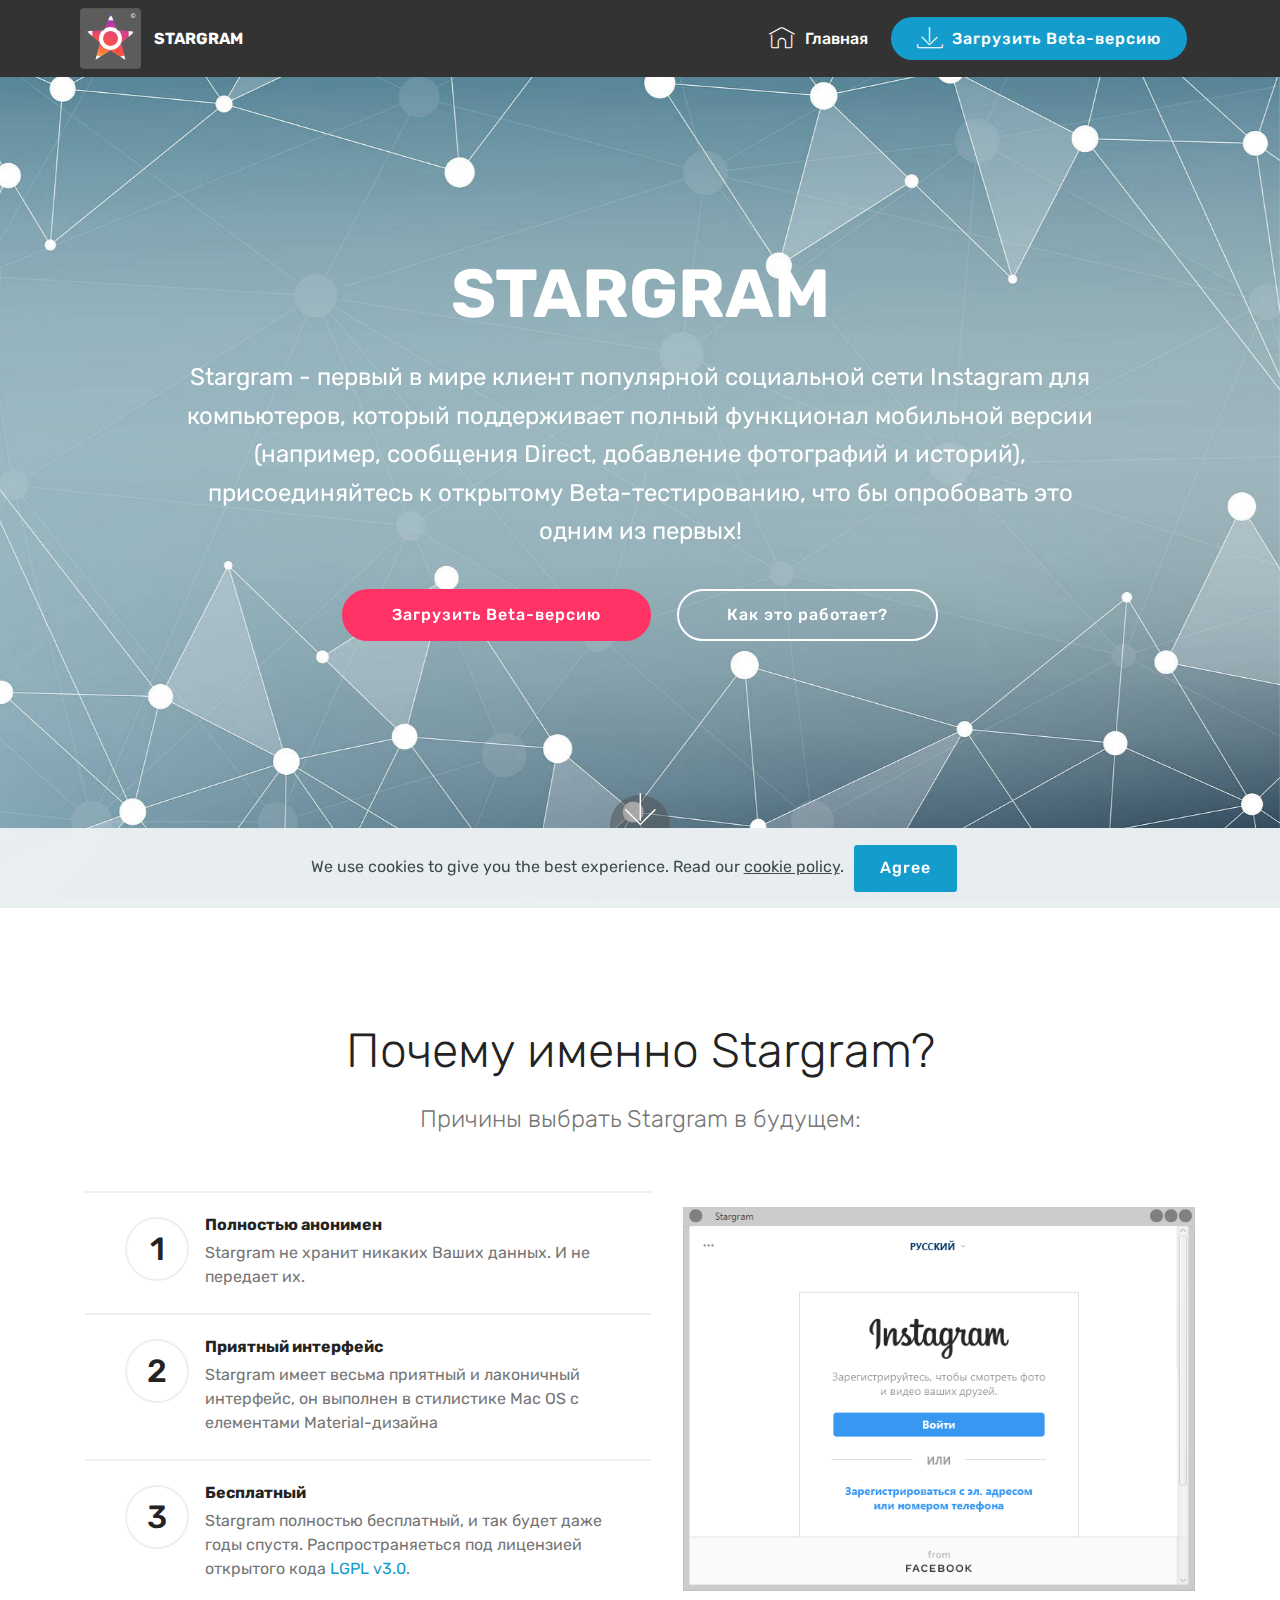
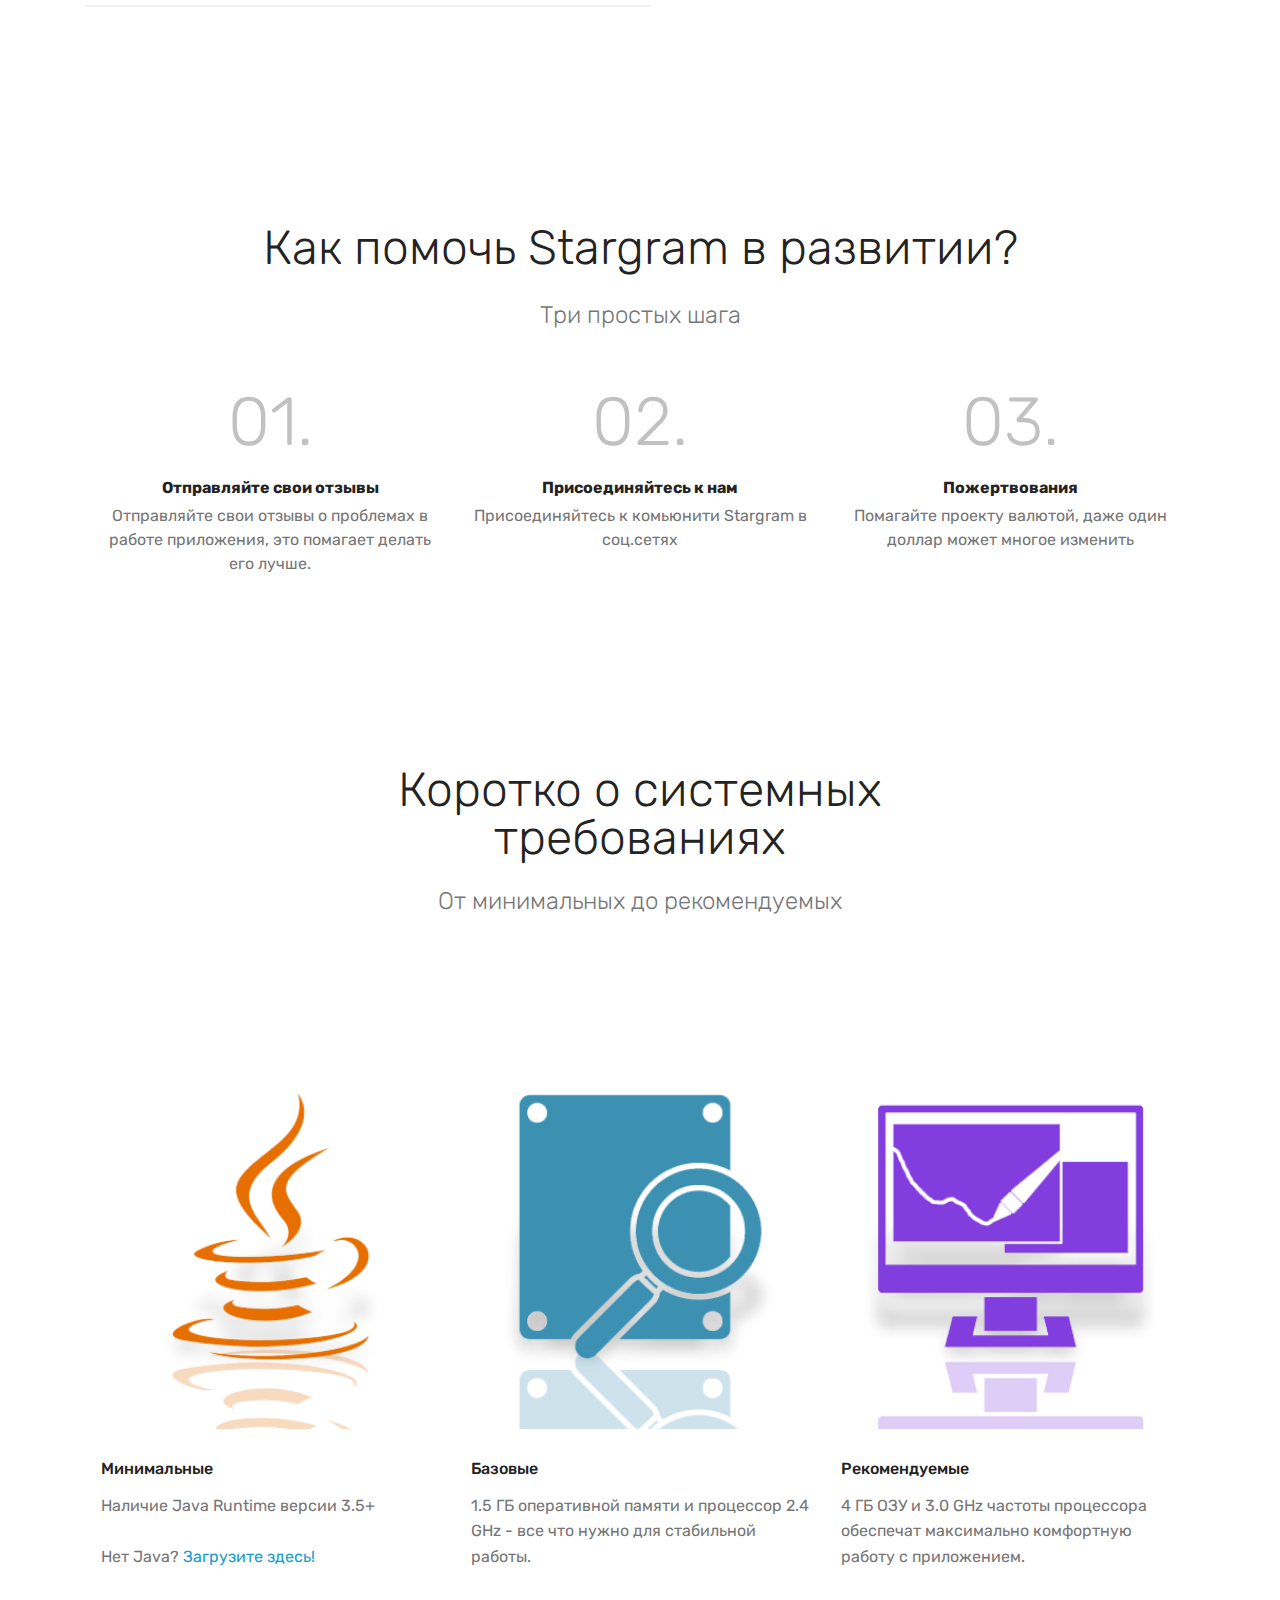
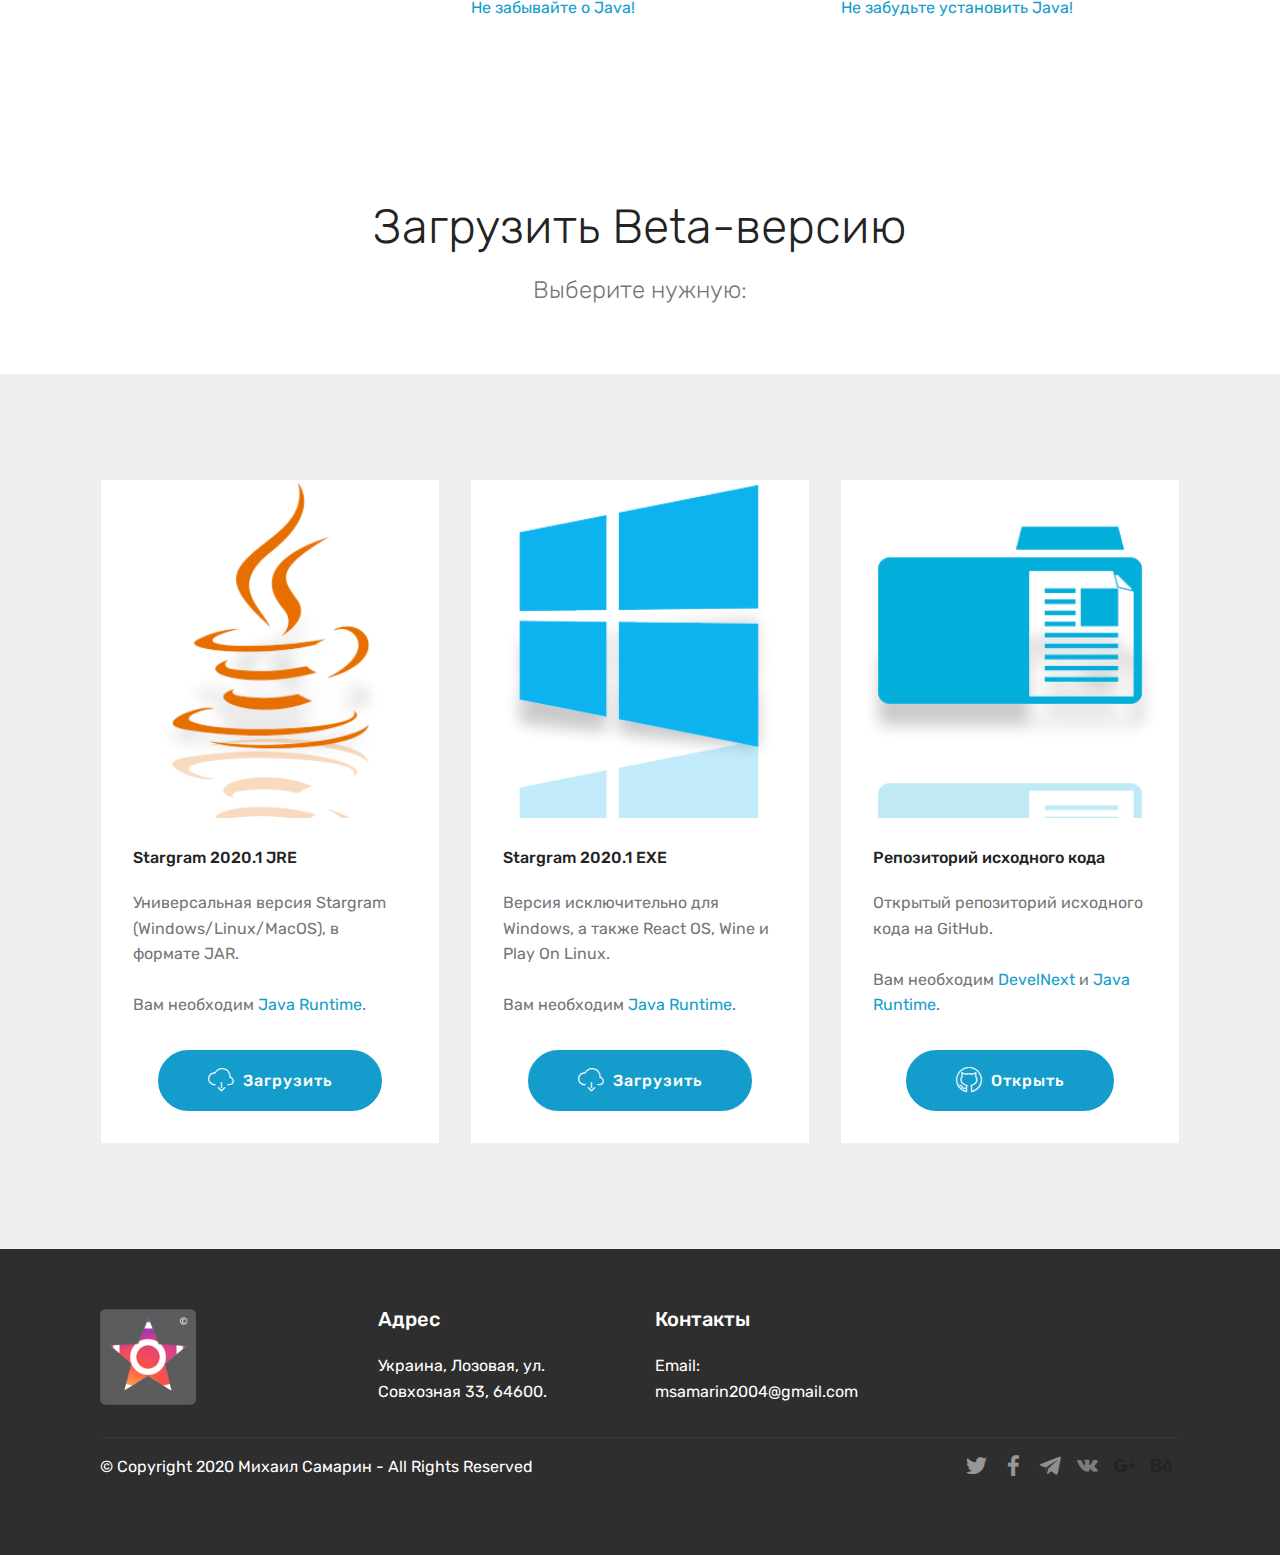
==== index-ru.html @ 22e30643 "Rename index.html to index-ru.html" ====
<!DOCTYPE html>
<html  >
<head>
  <!-- Site made with Mobirise Website Builder v4.12.2, https://mobirise.com -->
  <meta charset="UTF-8">
  <meta http-equiv="X-UA-Compatible" content="IE=edge">
  <meta name="generator" content="Mobirise v4.12.2, mobirise.com">
  <meta name="viewport" content="width=device-width, initial-scale=1, minimum-scale=1">
  <link rel="shortcut icon" href="assets/images/stargram-122x122.png" type="image/x-icon">
  <meta name="description" content="">
  
  <title>Home</title>
  <link rel="stylesheet" href="assets/web/assets/mobirise-icons/mobirise-icons.css">
  <link rel="stylesheet" href="assets/bootstrap/css/bootstrap.min.css">
  <link rel="stylesheet" href="assets/bootstrap/css/bootstrap-grid.min.css">
  <link rel="stylesheet" href="assets/bootstrap/css/bootstrap-reboot.min.css">
  <link rel="stylesheet" href="assets/tether/tether.min.css">
  <link rel="stylesheet" href="assets/socicon/css/styles.css">
  <link rel="stylesheet" href="assets/dropdown/css/style.css">
  <link rel="stylesheet" href="assets/theme/css/style.css">
  <link rel="preload" as="style" href="assets/mobirise/css/mbr-additional.css"><link rel="stylesheet" href="assets/mobirise/css/mbr-additional.css" type="text/css">
  
  
  
</head>
<body>
  <section class="menu cid-qTkzRZLJNu" once="menu" id="menu1-0">

    

    <nav class="navbar navbar-expand beta-menu navbar-dropdown align-items-center navbar-fixed-top navbar-toggleable-sm">
        <button class="navbar-toggler navbar-toggler-right" type="button" data-toggle="collapse" data-target="#navbarSupportedContent" aria-controls="navbarSupportedContent" aria-expanded="false" aria-label="Toggle navigation">
            <div class="hamburger">
                <span></span>
                <span></span>
                <span></span>
                <span></span>
            </div>
        </button>
        <div class="menu-logo">
            <div class="navbar-brand">
                <span class="navbar-logo">
                    <a href="index.html">
                         <img src="assets/images/stargram-122x122.png" alt="Mobirise" title="" style="height: 3.8rem;">
                    </a>
                </span>
                <span class="navbar-caption-wrap"><a class="navbar-caption text-white display-4" href="https://mobirise.com">STARGRAM</a></span>
            </div>
        </div>
        <div class="collapse navbar-collapse" id="navbarSupportedContent">
            <ul class="navbar-nav nav-dropdown" data-app-modern-menu="true"><li class="nav-item">
                    <a class="nav-link link text-white display-4" href="https://mobirise.com">
                        <span class="mbri-home mbr-iconfont mbr-iconfont-btn"></span>
                        Главная</a>
                </li></ul>
            <div class="navbar-buttons mbr-section-btn"><a class="btn btn-sm btn-primary display-4" href="index.html#features3-a">
                    <span class="mbri-save mbr-iconfont mbr-iconfont-btn "></span>
                    Загрузить Beta-версию</a></div>
        </div>
    </nav>
</section>

<section class="engine"><a href="https://mobirise.info/t">amp template</a></section><section class="cid-qTkA127IK8 mbr-fullscreen mbr-parallax-background" id="header2-1">

    

    

    <div class="container align-center">
        <div class="row justify-content-md-center">
            <div class="mbr-white col-md-10">
                <h1 class="mbr-section-title mbr-bold pb-3 mbr-fonts-style display-1">
                    STARGRAM</h1>
                
                <p class="mbr-text pb-3 mbr-fonts-style display-5">Stargram - первый в мире клиент популярной социальной сети Instagram для компьютеров, который поддерживает полный функционал мобильной версии (например, сообщения Direct, добавление фотографий и историй), присоединяйтесь к открытому Beta-тестированию, что бы опробовать это одним из первых!</p>
                <div class="mbr-section-btn"><a class="btn btn-md btn-secondary display-4" href="index.html#content4-9">Загрузить Beta-версию</a>
                    <a class="btn btn-md btn-white-outline display-4" href="page1.html">Как это работает?</a></div>
            </div>
        </div>
    </div>
    <div class="mbr-arrow hidden-sm-down" aria-hidden="true">
        <a href="#next">
            <i class="mbri-down mbr-iconfont"></i>
        </a>
    </div>
</section>

<section class="counters4 counters cid-rSjwmFftNE" id="counters4-3">

    

    

    <div class="container pt-4 mt-2">
        <h2 class="mbr-section-title pb-3 align-center mbr-fonts-style display-2">Почему именно Stargram?</h2>
        <h3 class="mbr-section-subtitle pb-5 align-center mbr-fonts-style display-5">Причины выбрать Stargram в будущем:</h3>
        <div class="media-container-row">
            <div class="media-block m-auto" style="width: 49%;">
                <div class="mbr-figure">
                    <img src="assets/images/2020-03-05-12733-640x480.png" alt="" title="">
                </div>
            </div>
            <div class="cards-block">
                <div class="cards-container">
                    <div class="card px-3 align-left col-12">
                        <div class="panel-item p-4 d-flex align-items-start">
                            <div class="card-img pr-3">
                                <h3 class="img-text d-flex align-items-center justify-content-center">
                                    1
                                </h3>
                            </div>
                            <div class="card-text">
                                <h4 class="mbr-content-title mbr-bold mbr-fonts-style display-7">Полностью анонимен</h4>
                                <p class="mbr-content-text mbr-fonts-style display-7">
                                    Stargram не хранит никаких Ваших данных. И не передает их.</p>
                            </div>
                        </div>
                    </div>
                    <div class="card px-3 align-left col-12">
                        <div class="panel-item p-4 d-flex align-items-start">
                            <div class="card-img pr-3">
                                <h3 class="img-text d-flex align-items-center justify-content-center">
                                    2
                                </h3>
                            </div>
                            <div class="card-text">
                                <h4 class="mbr-content-title mbr-bold mbr-fonts-style display-7">Приятный интерфейс</h4>
                                <p class="mbr-content-text mbr-fonts-style display-7">Stargram имеет весьма приятный и лаконичный интерфейс, он выполнен в стилистике Mac OS с елементами Material-дизайна</p>
                            </div>
                        </div>
                    </div>
                    <div class="card px-3 align-left col-12">
                        <div class="panel-item p-4 d-flex align-items-start">
                            <div class="card-img pr-3">
                                <h3 class="img-text d-flex align-items-center justify-content-center">
                                    3
                                </h3>
                            </div>
                            <div class="card-text">
                                <h4 class="mbr-content-title mbr-bold mbr-fonts-style display-7">Бесплатный</h4>
                                <p class="mbr-content-text mbr-fonts-style display-7">
                                        Stargram полностью бесплатный, и так будет даже годы спустя. Распространяеться под лицензией открытого кода <a href="https://github.com/samarin-dev/stargram/blob/master/LICENSE" target="_blank">LGPL v3.0</a>.</p>
                            </div>
                        </div>
                    </div>
                    
                </div>
            </div>
        </div>
    </div>
</section>

<section class="counters6 counters cid-rSjzfeAWiG" id="counters6-4">

    

    

    <div class="container pt-4 mt-2">
        <h2 class="mbr-section-title pb-3 align-center mbr-fonts-style display-2">Как помочь Stargram в развитии?</h2>
        <h3 class="mbr-section-subtitle pb-5 align-center mbr-fonts-style display-5">Три простых шага</h3>
        <div>
                <div class="cards-container">
                    <div class="card col-12 col-md-6 col-lg-4 pb-md-4">
                        <div class="panel-item align-center">
                            <div class="card-img pb-3">
                                <h3 class="img-text mbr-fonts-style display-1">01.</h3>
                            </div>
                            <div class="card-text">
                                <h4 class="mbr-content-title mbr-bold mbr-fonts-style display-7">Отправляйте свои отзывы</h4>
                                <p class="mbr-content-text mbr-fonts-style display-7">
                                    Отправляйте свои отзывы о проблемах в работе приложения, это помагает делать его лучше.</p>
                            </div>
                        </div>
                    </div>
                    <div class="card col-12 col-md-6 col-lg-4 pb-md-4">
                        <div class="panel-item align-center">
                            <div class="card-img pb-3">
                                <h3 class="img-text mbr-fonts-style display-1">02.</h3>
                            </div>
                            <div class="card-text">
                                <h4 class="mbr-content-title mbr-bold mbr-fonts-style display-7">Присоединяйтесь к нам</h4>
                                <p class="mbr-content-text mbr-fonts-style display-7">
                                    Присоединяйтесь к комьюнити Stargram в соц.сетях</p>
                            </div>
                        </div>
                    </div>
                    <div class="card col-12 col-md-6 col-lg-4 last-child">
                        <div class="panel-item align-center">
                            <div class="card-img pb-3">
                                <h3 class="img-text mbr-fonts-style display-1">03.</h3>
                            </div>
                            <div class="card-text">
                                <h4 class="mbr-content-title mbr-bold mbr-fonts-style display-7">Пожертвования</h4>
                                <p class="mbr-content-text mbr-fonts-style display-7">
                                        Помагайте проекту валютой, даже один доллар может многое изменить</p>
                            </div>
                        </div>
                    </div>
                    
                </div>
            </div>
    </div>
</section>

<section class="mbr-section content4 cid-rSjAXEw6qH" id="content4-7">

    

    <div class="container">
        <div class="media-container-row">
            <div class="title col-12 col-md-8">
                <h2 class="align-center pb-3 mbr-fonts-style display-2">
                    Коротко о системных требованиях</h2>
                <h3 class="mbr-section-subtitle align-center mbr-light mbr-fonts-style display-5">От минимальных до рекомендуемых</h3>
                
            </div>
        </div>
    </div>
</section>

<section class="features2 cid-rSjB3Xh9oU" id="features2-8">

    

    
    
    <div class="container">
        <div class="media-container-row">
            <div class="card p-3 col-12 col-md-6 col-lg-4">
                <div class="card-wrapper">
                    <div class="card-img">
                        <img src="assets/images/java-mirror-320x320.png" alt="Mobirise" title="">
                    </div>
                    <div class="card-box">
                        <h4 class="card-title pb-3 mbr-fonts-style display-7">
                            Минимальные</h4>
                        <p class="mbr-text mbr-fonts-style display-7">Наличие Java Runtime версии 3.5+<br><br>Нет Java? <a href="http://java.com/download" target="_blank">Загрузите здесь!</a></p>
                    </div>
                </div>
            </div>

            <div class="card p-3 col-12 col-md-6 col-lg-4">
                <div class="card-wrapper">
                    <div class="card-img">
                        <img src="assets/images/indexing-options-mirror-320x320.png" alt="Mobirise" title="">
                    </div>
                    <div class="card-box ">
                        <h4 class="card-title pb-3 mbr-fonts-style display-7">
                            Базовые</h4>
                        <p class="mbr-text mbr-fonts-style display-7">1.5 ГБ оперативной памяти и процессор 2.4 GHz - все что нужно для стабильной работы.<br><br><a href="http://java.com/download">Не забывайте о Java!</a><br></p>
                    </div>
                </div>
            </div>

            <div class="card p-3 col-12 col-md-6 col-lg-4">
                <div class="card-wrapper">
                    <div class="card-img">
                        <img src="assets/images/personalization-alt-mirror-320x320.png" alt="Mobirise" title="">
                    </div>
                    <div class="card-box">
                        <h4 class="card-title pb-3 mbr-fonts-style display-7">Рекомендуемые</h4>
                        <p class="mbr-text mbr-fonts-style display-7">4 ГБ ОЗУ и 3.0 GHz частоты процессора обеспечат максимально комфортную работу с приложением.<br><br><a href="http://java.com/download">Не забудьте установить Java!</a></p>
                    </div>
                </div>
            </div>

            
        </div>
    </div>
</section>

<section class="mbr-section content4 cid-rSjFcTBaJd" id="content4-9">

    

    <div class="container">
        <div class="media-container-row">
            <div class="title col-12 col-md-8">
                <h2 class="align-center pb-3 mbr-fonts-style display-2">
                    Загрузить Beta-версию</h2>
                <h3 class="mbr-section-subtitle align-center mbr-light mbr-fonts-style display-5">
                    Выберите нужную:</h3>
                
            </div>
        </div>
    </div>
</section>

<section class="features3 cid-rSjFpywPuC" id="features3-a">

    

    
    <div class="container">
        <div class="media-container-row">
            <div class="card p-3 col-12 col-md-6 col-lg-4">
                <div class="card-wrapper">
                    <div class="card-img">
                        <img src="assets/images/java-mirror-320x320.png" alt="Mobirise" title="">
                    </div>
                    <div class="card-box">
                        <h4 class="card-title mbr-fonts-style display-7">
                            Stargram 2020.1 JRE</h4>
                        <p class="mbr-text mbr-fonts-style display-7">Универсальная версия Stargram (Windows/Linux/MacOS), в формате JAR. <br><br>Вам необходим <a href="http://java.com/download" target="_blank">Java Runtime</a>.</p>
                    </div>
                    <div class="mbr-section-btn text-center"><a href="http://samarin-dev.github.io/stargram/dist-jar/stargram-2020.1-jre-beta.jar" class="btn btn-primary display-4" target="_blank"><span class="mbri-download mbr-iconfont mbr-iconfont-btn"></span>
                            Загрузить</a></div>
                </div>
            </div>

            <div class="card p-3 col-12 col-md-6 col-lg-4">
                <div class="card-wrapper">
                    <div class="card-img">
                        <img src="assets/images/os-windows-8-mirror-320x320.png" alt="Mobirise" title="">
                    </div>
                    <div class="card-box">
                        <h4 class="card-title mbr-fonts-style display-7">
                            Stargram 2020.1 EXE</h4>
                        <p class="mbr-text mbr-fonts-style display-7">
                            Версия исключительно для Windows, а также React OS, Wine и Play On Linux.<br><br>Вам необходим <a href="http://java.com/download" target="_blank">Java Runtime</a>.<br></p>
                    </div>
                    <div class="mbr-section-btn text-center"><a href="http://samarin-dev.github.io/stargram/dist-exe/stargram-2020.1-exe-beta.exe" class="btn btn-primary display-4" target="_blank"><span class="mbri-download mbr-iconfont mbr-iconfont-btn"></span>Загрузить</a></div>
                </div>
            </div>

            <div class="card p-3 col-12 col-md-6 col-lg-4">
                <div class="card-wrapper">
                    <div class="card-img">
                        <img src="assets/images/documents-folder-mirror-320x320.png" alt="Mobirise" title="">
                    </div>
                    <div class="card-box">
                        <h4 class="card-title mbr-fonts-style display-7">
                            Репозиторий исходного кода</h4>
                        <p class="mbr-text mbr-fonts-style display-7">
                            Открытый репозиторий исходного кода на GitHub.<br><br>Вам необходим <a href="http://develnext.org" target="_blank">DevelNext</a> и <a href="http://java.com/download" target="_blank">Java Runtime</a>.</p>
                    </div>
                    <div class="mbr-section-btn text-center"><a href="http://github.com/samarin-dev/stargram" class="btn btn-primary display-4" target="_blank"><span class="mbri-github mbr-iconfont mbr-iconfont-btn"></span>
                            Открыть</a></div>
                </div>
            </div>

            
        </div>
    </div>
</section>

<section class="cid-rSjIfMNNcd" id="footer1-b">

    

    

    <div class="container">
        <div class="media-container-row content text-white">
            <div class="col-12 col-md-3">
                <div class="media-wrap">
                    <a href="https://mobirise.co/">
                        <img src="assets/images/stargram-122x122.png" alt="Mobirise" title="">
                    </a>
                </div>
            </div>
            <div class="col-12 col-md-3 mbr-fonts-style display-7">
                <h5 class="pb-3">
                    Адрес
                </h5>
                <p class="mbr-text">Украина, Лозовая, ул. Совхозная 33, 64600.</p>
            </div>
            <div class="col-12 col-md-3 mbr-fonts-style display-7">
                <h5 class="pb-3">
                    Контакты
                </h5>
                <p class="mbr-text">
                    Email: msamarin2004@gmail.com<br></p>
            </div>
            <div class="col-12 col-md-3 mbr-fonts-style display-7">
                <h5 class="pb-3"></h5>
                <p class="mbr-text"></p>
            </div>
        </div>
        <div class="footer-lower">
            <div class="media-container-row">
                <div class="col-sm-12">
                    <hr>
                </div>
            </div>
            <div class="media-container-row mbr-white">
                <div class="col-sm-6 copyright">
                    <p class="mbr-text mbr-fonts-style display-7">
                        © Copyright 2020 Михаил Самарин - All Rights Reserved
                    </p>
                </div>
                <div class="col-md-6">
                    <div class="social-list align-right">
                        <div class="soc-item">
                            <a href="https://twitter.com/samarin_dev" target="_blank">
                                <span class="mbr-iconfont mbr-iconfont-social socicon-twitter socicon"></span>
                            </a>
                        </div>
                        <div class="soc-item">
                            <a href="https://www.facebook.com/profile.php?id=100013511885543" target="_blank">
                                <span class="mbr-iconfont mbr-iconfont-social socicon-facebook socicon"></span>
                            </a>
                        </div>
                        <div class="soc-item">
                            <a href="https://t.me/stargram_official" target="_blank">
                                <span class="mbr-iconfont mbr-iconfont-social socicon-telegram socicon" style="color: rgb(239, 239, 239); fill: rgb(239, 239, 239);"></span>
                            </a>
                        </div>
                        <div class="soc-item">
                            
                                <a href="http://vk.com/suicideman_loz" target="_blank"><span class="mbr-iconfont mbr-iconfont-social socicon-vkontakte socicon" style="color: rgb(204, 204, 204); fill: rgb(204, 204, 204);"></span></a>
                            
                        </div>
                        <div class="soc-item">
                            
                                <span class="mbr-iconfont mbr-iconfont-social socicon-googleplus socicon" style="color: rgb(35, 35, 35); fill: rgb(35, 35, 35);"></span>
                            
                        </div>
                        <div class="soc-item">
                            
                                <span class="mbr-iconfont mbr-iconfont-social socicon-behance socicon" style="color: rgb(35, 35, 35); fill: rgb(35, 35, 35);"></span>
                            
                        </div>
                    </div>
                </div>
            </div>
        </div>
    </div>
</section>


  <script src="assets/web/assets/jquery/jquery.min.js"></script>
  <script src="assets/popper/popper.min.js"></script>
  <script src="assets/bootstrap/js/bootstrap.min.js"></script>
  <script src="assets/tether/tether.min.js"></script>
  <script src="assets/web/assets/cookies-alert-plugin/cookies-alert-core.js"></script>
  <script src="assets/web/assets/cookies-alert-plugin/cookies-alert-script.js"></script>
  <script src="assets/dropdown/js/nav-dropdown.js"></script>
  <script src="assets/dropdown/js/navbar-dropdown.js"></script>
  <script src="assets/touchswipe/jquery.touch-swipe.min.js"></script>
  <script src="assets/parallax/jarallax.min.js"></script>
  <script src="assets/viewportchecker/jquery.viewportchecker.js"></script>
  <script src="assets/smoothscroll/smooth-scroll.js"></script>
  <script src="assets/theme/js/script.js"></script>
  
  
<input name="cookieData" type="hidden" data-cookie-customDialogSelector='null' data-cookie-colorText='#424a4d' data-cookie-colorBg='rgba(234, 239, 241, 0.99)' data-cookie-textButton='Agree' data-cookie-colorButton='' data-cookie-colorLink='#424a4d' data-cookie-underlineLink='true' data-cookie-text="We use cookies to give you the best experience. Read our <a href='privacy.html'>cookie policy</a>.">
  </body>
</html>
---- assets/web/assets/mobirise-icons/mobirise-icons.css ----
@font-face {
  font-family: 'MobiriseIcons';
  src:  url('mobirise-icons.eot?spat4u');
  src:  url('mobirise-icons.eot?spat4u#iefix') format('embedded-opentype'),
    url('mobirise-icons.ttf?spat4u') format('truetype'),
    url('mobirise-icons.woff?spat4u') format('woff'),
    url('mobirise-icons.svg?spat4u#MobiriseIcons') format('svg');
  font-weight: normal;
  font-style: normal;
  font-display: swap;
}

[class^="mbri-"], [class*=" mbri-"] {
  /* use !important to prevent issues with browser extensions that change fonts */
  font-family: MobiriseIcons !important;
  speak: none;
  font-style: normal;
  font-weight: normal;
  font-variant: normal;
  text-transform: none;
  line-height: 1;

  /* Better Font Rendering =========== */
  -webkit-font-smoothing: antialiased;
  -moz-osx-font-smoothing: grayscale;
}

.mbri-add-submenu:before {
  content: "\e900";
}
.mbri-alert:before {
  content: "\e901";
}
.mbri-align-center:before {
  content: "\e902";
}
.mbri-align-justify:before {
  content: "\e903";
}
.mbri-align-left:before {
  content: "\e904";
}
.mbri-align-right:before {
  content: "\e905";
}
.mbri-android:before {
  content: "\e906";
}
.mbri-apple:before {
  content: "\e907";
}
.mbri-arrow-down:before {
  content: "\e908";
}
.mbri-arrow-next:before {
  content: "\e909";
}
.mbri-arrow-prev:before {
  content: "\e90a";
}
.mbri-arrow-up:before {
  content: "\e90b";
}
.mbri-bold:before {
  content: "\e90c";
}
.mbri-bookmark:before {
  content: "\e90d";
}
.mbri-bootstrap:before {
  content: "\e90e";
}
.mbri-briefcase:before {
  content: "\e90f";
}
.mbri-browse:before {
  content: "\e910";
}
.mbri-bulleted-list:before {
  content: "\e911";
}
.mbri-calendar:before {
  content: "\e912";
}
.mbri-camera:before {
  content: "\e913";
}
.mbri-cart-add:before {
  content: "\e914";
}
.mbri-cart-full:before {
  content: "\e915";
}
.mbri-cash:before {
  content: "\e916";
}
.mbri-change-style:before {
  content: "\e917";
}
.mbri-chat:before {
  content: "\e918";
}
.mbri-clock:before {
  content: "\e919";
}
.mbri-close:before {
  content: "\e91a";
}
.mbri-cloud:before {
  content: "\e91b";
}
.mbri-code:before {
  content: "\e91c";
}
.mbri-contact-form:before {
  content: "\e91d";
}
.mbri-credit-card:before {
  content: "\e91e";
}
.mbri-cursor-click:before {
  content: "\e91f";
}
.mbri-cust-feedback:before {
  content: "\e920";
}
.mbri-database:before {
  content: "\e921";
}
.mbri-delivery:before {
  content: "\e922";
}
.mbri-desktop:before {
  content: "\e923";
}
.mbri-devices:before {
  content: "\e924";
}
.mbri-down:before {
  content: "\e925";
}
.mbri-download:before {
  content: "\e989";
}
.mbri-drag-n-drop:before {
  content: "\e927";
}
.mbri-drag-n-drop2:before {
  content: "\e928";
}
.mbri-edit:before {
  content: "\e929";
}
.mbri-edit2:before {
  content: "\e92a";
}
.mbri-error:before {
  content: "\e92b";
}
.mbri-extension:before {
  content: "\e92c";
}
.mbri-features:before {
  content: "\e92d";
}
.mbri-file:before {
  content: "\e92e";
}
.mbri-flag:before {
  content: "\e92f";
}
.mbri-folder:before {
  content: "\e930";
}
.mbri-gift:before {
  content: "\e931";
}
.mbri-github:before {
  content: "\e932";
}
.mbri-globe:before {
  content: "\e933";
}
.mbri-globe-2:before {
  content: "\e934";
}
.mbri-growing-chart:before {
  content: "\e935";
}
.mbri-hearth:before {
  content: "\e936";
}
.mbri-help:before {
  content: "\e937";
}
.mbri-home:before {
  content: "\e938";
}
.mbri-hot-cup:before {
  content: "\e939";
}
.mbri-idea:before {
  content: "\e93a";
}
.mbri-image-gallery:before {
  content: "\e93b";
}
.mbri-image-slider:before {
  content: "\e93c";
}
.mbri-info:before {
  content: "\e93d";
}
.mbri-italic:before {
  content: "\e93e";
}
.mbri-key:before {
  content: "\e93f";
}
.mbri-laptop:before {
  content: "\e940";
}
.mbri-layers:before {
  content: "\e941";
}
.mbri-left-right:before {
  content: "\e942";
}
.mbri-left:before {
  content: "\e943";
}
.mbri-letter:before {
  content: "\e944";
}
.mbri-like:before {
  content: "\e945";
}
.mbri-link:before {
  content: "\e946";
}
.mbri-lock:before {
  content: "\e947";
}
.mbri-login:before {
  content: "\e948";
}
.mbri-logout:before {
  content: "\e949";
}
.mbri-magic-stick:before {
  content: "\e94a";
}
.mbri-map-pin:before {
  content: "\e94b";
}
.mbri-menu:before {
  content: "\e94c";
}
.mbri-mobile:before {
  content: "\e94d";
}
.mbri-mobile2:before {
  content: "\e94e";
}
.mbri-mobirise:before {
  content: "\e94f";
}
.mbri-more-horizontal:before {
  content: "\e950";
}
.mbri-more-vertical:before {
  content: "\e951";
}
.mbri-music:before {
  content: "\e952";
}
.mbri-new-file:before {
  content: "\e953";
}
.mbri-numbered-list:before {
  content: "\e954";
}
.mbri-opened-folder:before {
  content: "\e955";
}
.mbri-pages:before {
  content: "\e956";
}
.mbri-paper-plane:before {
  content: "\e957";
}
.mbri-paperclip:before {
  content: "\e958";
}
.mbri-photo:before {
  content: "\e959";
}
.mbri-photos:before {
  content: "\e95a";
}
.mbri-pin:before {
  content: "\e95b";
}
.mbri-play:before {
  content: "\e95c";
}
.mbri-plus:before {
  content: "\e95d";
}
.mbri-preview:before {
  content: "\e95e";
}
.mbri-print:before {
  content: "\e95f";
}
.mbri-protect:before {
  content: "\e960";
}
.mbri-question:before {
  content: "\e961";
}
.mbri-quote-left:before {
  content: "\e962";
}
.mbri-quote-right:before {
  content: "\e963";
}
.mbri-refresh:before {
  content: "\e964";
}
.mbri-responsive:before {
  content: "\e965";
}
.mbri-right:before {
  content: "\e966";
}
.mbri-rocket:before {
  content: "\e967";
}
.mbri-sad-face:before {
  content: "\e968";
}
.mbri-sale:before {
  content: "\e969";
}
.mbri-save:before {
  content: "\e96a";
}
.mbri-search:before {
  content: "\e96b";
}
.mbri-setting:before {
  content: "\e96c";
}
.mbri-setting2:before {
  content: "\e96d";
}
.mbri-setting3:before {
  content: "\e96e";
}
.mbri-share:before {
  content: "\e96f";
}
.mbri-shopping-bag:before {
  content: "\e970";
}
.mbri-shopping-basket:before {
  content: "\e971";
}
.mbri-shopping-cart:before {
  content: "\e972";
}
.mbri-sites:before {
  content: "\e973";
}
.mbri-smile-face:before {
  content: "\e974";
}
.mbri-speed:before {
  content: "\e975";
}
.mbri-star:before {
  content: "\e976";
}
.mbri-success:before {
  content: "\e977";
}
.mbri-sun:before {
  content: "\e978";
}
.mbri-sun2:before {
  content: "\e979";
}
.mbri-tablet:before {
  content: "\e97a";
}
.mbri-tablet-vertical:before {
  content: "\e97b";
}
.mbri-target:before {
  content: "\e97c";
}
.mbri-timer:before {
  content: "\e97d";
}
.mbri-to-ftp:before {
  content: "\e97e";
}
.mbri-to-local-drive:before {
  content: "\e97f";
}
.mbri-touch-swipe:before {
  content: "\e980";
}
.mbri-touch:before {
  content: "\e981";
}
.mbri-trash:before {
  content: "\e982";
}
.mbri-underline:before {
  content: "\e983";
}
.mbri-unlink:before {
  content: "\e984";
}
.mbri-unlock:before {
  content: "\e985";
}
.mbri-up-down:before {
  content: "\e986";
}
.mbri-up:before {
  content: "\e987";
}
.mbri-update:before {
  content: "\e988";
}
.mbri-upload:before {
 content: "\e926"; 
}
.mbri-user:before {
  content: "\e98a";
}
.mbri-user2:before {
  content: "\e98b";
}
.mbri-users:before {
  content: "\e98c";
}
.mbri-video:before {
  content: "\e98d";
}
.mbri-video-play:before {
  content: "\e98e";
}
.mbri-watch:before {
  content: "\e98f";
}
.mbri-website-theme:before {
  content: "\e990";
}
.mbri-wifi:before {
  content: "\e991";
}
.mbri-windows:before {
  content: "\e992";
}
.mbri-zoom-out:before {
  content: "\e993";
}
.mbri-redo:before {
  content: "\e994";
}
.mbri-undo:before {
  content: "\e995";
}
---- assets/socicon/css/styles.css ----
@charset "UTF-8";

@font-face {
  font-family: "socicon";
  src:url("../fonts/socicon.eot");
  src:url("../fonts/socicon.eot?#iefix") format("embedded-opentype"),
    url("../fonts/socicon.woff") format("woff"),
    url("../fonts/socicon.ttf") format("truetype"),
    url("../fonts/socicon.svg#socicon") format("svg");
  font-weight: normal;
  font-style: normal;
  font-display:swap;
}

[data-icon]:before {
  font-family: "socicon" !important;
  content: attr(data-icon);
  font-style: normal !important;
  font-weight: normal !important;
  font-variant: normal !important;
  text-transform: none !important;
  speak: none;
  line-height: 1;
  -webkit-font-smoothing: antialiased;
  -moz-osx-font-smoothing: grayscale;
}

[class^="socicon-"]:before,
[class*=" socicon-"]:before {
  font-family: "socicon" !important;
  font-style: normal !important;
  font-weight: normal !important;
  font-variant: normal !important;
  text-transform: none !important;
  speak: none;
  line-height: 1;
  -webkit-font-smoothing: antialiased;
  -moz-osx-font-smoothing: grayscale;
}

.socicon-modelmayhem:before {
  content: "\e000";
}
.socicon-mixcloud:before {
  content: "\e001";
}
.socicon-drupal:before {
  content: "\e002";
}
.socicon-swarm:before {
  content: "\e003";
}
.socicon-istock:before {
  content: "\e004";
}
.socicon-yammer:before {
  content: "\e005";
}
.socicon-ello:before {
  content: "\e006";
}
.socicon-stackoverflow:before {
  content: "\e007";
}
.socicon-persona:before {
  content: "\e008";
}
.socicon-triplej:before {
  content: "\e009";
}
.socicon-houzz:before {
  content: "\e00a";
}
.socicon-rss:before {
  content: "\e00b";
}
.socicon-paypal:before {
  content: "\e00c";
}
.socicon-odnoklassniki:before {
  content: "\e00d";
}
.socicon-airbnb:before {
  content: "\e00e";
}
.socicon-periscope:before {
  content: "\e00f";
}
.socicon-outlook:before {
  content: "\e010";
}
.socicon-coderwall:before {
  content: "\e011";
}
.socicon-tripadvisor:before {
  content: "\e012";
}
.socicon-appnet:before {
  content: "\e013";
}
.socicon-goodreads:before {
  content: "\e014";
}
.socicon-tripit:before {
  content: "\e015";
}
.socicon-lanyrd:before {
  content: "\e016";
}
.socicon-slideshare:before {
  content: "\e017";
}
.socicon-buffer:before {
  content: "\e018";
}
.socicon-disqus:before {
  content: "\e019";
}
.socicon-vkontakte:before {
  content: "\e01a";
}
.socicon-whatsapp:before {
  content: "\e01b";
}
.socicon-patreon:before {
  content: "\e01c";
}
.socicon-storehouse:before {
  content: "\e01d";
}
.socicon-pocket:before {
  content: "\e01e";
}
.socicon-mail:before {
  content: "\e01f";
}
.socicon-blogger:before {
  content: "\e020";
}
.socicon-technorati:before {
  content: "\e021";
}
.socicon-reddit:before {
  content: "\e022";
}
.socicon-dribbble:before {
  content: "\e023";
}
.socicon-stumbleupon:before {
  content: "\e024";
}
.socicon-digg:before {
  content: "\e025";
}
.socicon-envato:before {
  content: "\e026";
}
.socicon-behance:before {
  content: "\e027";
}
.socicon-delicious:before {
  content: "\e028";
}
.socicon-deviantart:before {
  content: "\e029";
}
.socicon-forrst:before {
  content: "\e02a";
}
.socicon-play:before {
  content: "\e02b";
}
.socicon-zerply:before {
  content: "\e02c";
}
.socicon-wikipedia:before {
  content: "\e02d";
}
.socicon-apple:before {
  content: "\e02e";
}
.socicon-flattr:before {
  content: "\e02f";
}
.socicon-github:before {
  content: "\e030";
}
.socicon-renren:before {
  content: "\e031";
}
.socicon-friendfeed:before {
  content: "\e032";
}
.socicon-newsvine:before {
  content: "\e033";
}
.socicon-identica:before {
  content: "\e034";
}
.socicon-bebo:before {
  content: "\e035";
}
.socicon-zynga:before {
  content: "\e036";
}
.socicon-steam:before {
  content: "\e037";
}
.socicon-xbox:before {
  content: "\e038";
}
.socicon-windows:before {
  content: "\e039";
}
.socicon-qq:before {
  content: "\e03a";
}
.socicon-douban:before {
  content: "\e03b";
}
.socicon-meetup:before {
  content: "\e03c";
}
.socicon-playstation:before {
  content: "\e03d";
}
.socicon-android:before {
  content: "\e03e";
}
.socicon-snapchat:before {
  content: "\e03f";
}
.socicon-twitter:before {
  content: "\e040";
}
.socicon-facebook:before {
  content: "\e041";
}
.socicon-googleplus:before {
  content: "\e042";
}
.socicon-pinterest:before {
  content: "\e043";
}
.socicon-foursquare:before {
  content: "\e044";
}
.socicon-yahoo:before {
  content: "\e045";
}
.socicon-skype:before {
  content: "\e046";
}
.socicon-yelp:before {
  content: "\e047";
}
.socicon-feedburner:before {
  content: "\e048";
}
.socicon-linkedin:before {
  content: "\e049";
}
.socicon-viadeo:before {
  content: "\e04a";
}
.socicon-xing:before {
  content: "\e04b";
}
.socicon-myspace:before {
  content: "\e04c";
}
.socicon-soundcloud:before {
  content: "\e04d";
}
.socicon-spotify:before {
  content: "\e04e";
}
.socicon-grooveshark:before {
  content: "\e04f";
}
.socicon-lastfm:before {
  content: "\e050";
}
.socicon-youtube:before {
  content: "\e051";
}
.socicon-vimeo:before {
  content: "\e052";
}
.socicon-dailymotion:before {
  content: "\e053";
}
.socicon-vine:before {
  content: "\e054";
}
.socicon-flickr:before {
  content: "\e055";
}
.socicon-500px:before {
  content: "\e056";
}
.socicon-wordpress:before {
  content: "\e058";
}
.socicon-tumblr:before {
  content: "\e059";
}
.socicon-twitch:before {
  content: "\e05a";
}
.socicon-8tracks:before {
  content: "\e05b";
}
.socicon-amazon:before {
  content: "\e05c";
}
.socicon-icq:before {
  content: "\e05d";
}
.socicon-smugmug:before {
  content: "\e05e";
}
.socicon-ravelry:before {
  content: "\e05f";
}
.socicon-weibo:before {
  content: "\e060";
}
.socicon-baidu:before {
  content: "\e061";
}
.socicon-angellist:before {
  content: "\e062";
}
.socicon-ebay:before {
  content: "\e063";
}
.socicon-imdb:before {
  content: "\e064";
}
.socicon-stayfriends:before {
  content: "\e065";
}
.socicon-residentadvisor:before {
  content: "\e066";
}
.socicon-google:before {
  content: "\e067";
}
.socicon-yandex:before {
  content: "\e068";
}
.socicon-sharethis:before {
  content: "\e069";
}
.socicon-bandcamp:before {
  content: "\e06a";
}
.socicon-itunes:before {
  content: "\e06b";
}
.socicon-deezer:before {
  content: "\e06c";
}
.socicon-telegram:before {
  content: "\e06e";
}
.socicon-openid:before {
  content: "\e06f";
}
.socicon-amplement:before {
  content: "\e070";
}
.socicon-viber:before {
  content: "\e071";
}
.socicon-zomato:before {
  content: "\e072";
}
.socicon-draugiem:before {
  content: "\e074";
}
.socicon-endomodo:before {
  content: "\e075";
}
.socicon-filmweb:before {
  content: "\e076";
}
.socicon-stackexchange:before {
  content: "\e077";
}
.socicon-wykop:before {
  content: "\e078";
}
.socicon-teamspeak:before {
  content: "\e079";
}
.socicon-teamviewer:before {
  content: "\e07a";
}
.socicon-ventrilo:before {
  content: "\e07b";
}
.socicon-younow:before {
  content: "\e07c";
}
.socicon-raidcall:before {
  content: "\e07d";
}
.socicon-mumble:before {
  content: "\e07e";
}
.socicon-medium:before {
  content: "\e06d";
}
.socicon-bebee:before {
  content: "\e07f";
}
.socicon-hitbox:before {
  content: "\e080";
}
.socicon-reverbnation:before {
  content: "\e081";
}
.socicon-formulr:before {
  content: "\e082";
}
.socicon-instagram:before {
  content: "\e057";
}
.socicon-battlenet:before {
  content: "\e083";
}
.socicon-chrome:before {
  content: "\e084";
}
.socicon-discord:before {
  content: "\e086";
}
.socicon-issuu:before {
  content: "\e087";
}
.socicon-macos:before {
  content: "\e088";
}
.socicon-firefox:before {
  content: "\e089";
}
.socicon-opera:before {
  content: "\e08d";
}
.socicon-keybase:before {
  content: "\e090";
}
.socicon-alliance:before {
  content: "\e091";
}
.socicon-livejournal:before {
  content: "\e092";
}
.socicon-googlephotos:before {
  content: "\e093";
}
.socicon-horde:before {
  content: "\e094";
}
.socicon-etsy:before {
  content: "\e095";
}
.socicon-zapier:before {
  content: "\e096";
}
.socicon-google-scholar:before {
  content: "\e097";
}
.socicon-researchgate:before {
  content: "\e098";
}
.socicon-wechat:before {
  content: "\e099";
}
.socicon-strava:before {
  content: "\e09a";
}
.socicon-line:before {
  content: "\e09b";
}
.socicon-lyft:before {
  content: "\e09c";
}
.socicon-uber:before {
  content: "\e09d";
}
.socicon-songkick:before {
  content: "\e09e";
}
.socicon-viewbug:before {
  content: "\e09f";
}
.socicon-googlegroups:before {
  content: "\e0a0";
}
.socicon-quora:before {
  content: "\e073";
}
.socicon-diablo:before {
  content: "\e085";
}
.socicon-blizzard:before {
  content: "\e0a1";
}
.socicon-hearthstone:before {
  content: "\e08b";
}
.socicon-heroes:before {
  content: "\e08a";
}
.socicon-overwatch:before {
  content: "\e08c";
}
.socicon-warcraft:before {
  content: "\e08e";
}
.socicon-starcraft:before {
  content: "\e08f";
}
.socicon-beam:before {
  content: "\e0a2";
}
.socicon-curse:before {
  content: "\e0a3";
}
.socicon-player:before {
  content: "\e0a4";
}
.socicon-streamjar:before {
  content: "\e0a5";
}
.socicon-nintendo:before {
  content: "\e0a6";
}
.socicon-hellocoton:before {
  content: "\e0a7";
}
---- assets/dropdown/css/style.css ----
.navbar-dropdown {
  left: 0;
  padding: 0;
  position: absolute;
  right: 0;
  top: 0;
  transition: all 0.45s ease;
  z-index: 1030;
  background: #282828; }
  .navbar-dropdown .navbar-logo {
    margin-right: 0.8rem;
    transition: margin 0.3s ease-in-out;
    vertical-align: middle; }
    .navbar-dropdown .navbar-logo img {
      height: 3.125rem;
      transition: all 0.3s ease-in-out; }
    .navbar-dropdown .navbar-logo.mbr-iconfont {
      font-size: 3.125rem;
      line-height: 3.125rem; }
  .navbar-dropdown .navbar-caption {
    font-weight: 700;
    white-space: normal;
    vertical-align: -4px;
    line-height: 3.125rem !important; }
    .navbar-dropdown .navbar-caption, .navbar-dropdown .navbar-caption:hover {
      color: inherit;
      text-decoration: none; }
  .navbar-dropdown .mbr-iconfont + .navbar-caption {
    vertical-align: -1px; }
  .navbar-dropdown.navbar-fixed-top {
    position: fixed; }
  .navbar-dropdown .navbar-brand span {
    vertical-align: -4px; }
  .navbar-dropdown.bg-color.transparent {
    background: none; }
  .navbar-dropdown.navbar-short .navbar-brand {
    padding: 0.625rem 0; }
    .navbar-dropdown.navbar-short .navbar-brand span {
      vertical-align: -1px; }
  .navbar-dropdown.navbar-short .navbar-caption {
    line-height: 2.375rem !important;
    vertical-align: -2px; }
  .navbar-dropdown.navbar-short .navbar-logo {
    margin-right: 0.5rem; }
    .navbar-dropdown.navbar-short .navbar-logo img {
      height: 2.375rem; }
    .navbar-dropdown.navbar-short .navbar-logo.mbr-iconfont {
      font-size: 2.375rem;
      line-height: 2.375rem; }
  .navbar-dropdown.navbar-short .mbr-table-cell {
    height: 3.625rem; }
  .navbar-dropdown .navbar-close {
    left: 0.6875rem;
    position: fixed;
    top: 0.75rem;
    z-index: 1000; }
  .navbar-dropdown .hamburger-icon {
    content: "";
    display: inline-block;
    vertical-align: middle;
    width: 16px;
    -webkit-box-shadow: 0 -6px 0 1px #282828,0 0 0 1px #282828,0 6px 0 1px #282828;
    -moz-box-shadow: 0 -6px 0 1px #282828,0 0 0 1px #282828,0 6px 0 1px #282828;
    box-shadow: 0 -6px 0 1px #282828,0 0 0 1px #282828,0 6px 0 1px #282828; }

.dropdown-menu .dropdown-toggle[data-toggle="dropdown-submenu"]::after {
  border-bottom: 0.35em solid transparent;
  border-left: 0.35em solid;
  border-right: 0;
  border-top: 0.35em solid transparent;
  margin-left: 0.3rem; }

.dropdown-menu .dropdown-item:focus {
  outline: 0; }

.nav-dropdown {
  font-size: 0.75rem;
  font-weight: 500;
  height: auto !important; }
  .nav-dropdown .nav-btn {
    padding-left: 1rem; }
  .nav-dropdown .link {
    margin: .667em 1.667em;
    font-weight: 500;
    padding: 0;
    transition: color .2s ease-in-out; }
    .nav-dropdown .link.dropdown-toggle {
      margin-right: 2.583em; }
      .nav-dropdown .link.dropdown-toggle::after {
        margin-left: .25rem;
        border-top: 0.35em solid;
        border-right: 0.35em solid transparent;
        border-left: 0.35em solid transparent;
        border-bottom: 0; }
      .nav-dropdown .link.dropdown-toggle[aria-expanded="true"] {
        margin: 0;
        padding: 0.667em 3.263em  0.667em 1.667em; }
  .nav-dropdown .link::after,
  .nav-dropdown .dropdown-item::after {
    color: inherit; }
  .nav-dropdown .btn {
    font-size: 0.75rem;
    font-weight: 700;
    letter-spacing: 0;
    margin-bottom: 0;
    padding-left: 1.25rem;
    padding-right: 1.25rem; }
  .nav-dropdown .dropdown-menu {
    border-radius: 0;
    border: 0;
    left: 0;
    margin: 0;
    padding-bottom: 1.25rem;
    padding-top: 1.25rem;
    position: relative; }
  .nav-dropdown .dropdown-submenu {
    margin-left: 0.125rem;
    top: 0; }
  .nav-dropdown .dropdown-item {
    font-weight: 500;
    line-height: 2;
    padding: 0.3846em 4.615em 0.3846em 1.5385em;
    position: relative;
    transition: color .2s ease-in-out, background-color .2s ease-in-out; }
    .nav-dropdown .dropdown-item::after {
      margin-top: -0.3077em;
      position: absolute;
      right: 1.1538em;
      top: 50%; }
    .nav-dropdown .dropdown-item:focus, .nav-dropdown .dropdown-item:hover {
      background: none; }

@media (max-width: 767px) {
  .nav-dropdown.navbar-toggleable-sm {
    bottom: 0;
    display: none;
    left: 0;
    overflow-x: hidden;
    position: fixed;
    top: 0;
    transform: translateX(-100%);
    -ms-transform: translateX(-100%);
    -webkit-transform: translateX(-100%);
    width: 18.75rem;
    z-index: 999; } }
.nav-dropdown.navbar-toggleable-xl {
  bottom: 0;
  display: none;
  left: 0;
  overflow-x: hidden;
  position: fixed;
  top: 0;
  transform: translateX(-100%);
  -ms-transform: translateX(-100%);
  -webkit-transform: translateX(-100%);
  width: 18.75rem;
  z-index: 999; }

.nav-dropdown-sm {
  display: block !important;
  overflow-x: hidden;
  overflow: auto;
  padding-top: 3.875rem; }
  .nav-dropdown-sm::after {
    content: "";
    display: block;
    height: 3rem;
    width: 100%; }
  .nav-dropdown-sm.collapse.in ~ .navbar-close {
    display: block !important; }
  .nav-dropdown-sm.collapsing, .nav-dropdown-sm.collapse.in {
    transform: translateX(0);
    -ms-transform: translateX(0);
    -webkit-transform: translateX(0);
    transition: all 0.25s ease-out;
    -webkit-transition: all 0.25s ease-out;
    background: #282828; }
  .nav-dropdown-sm.collapsing[aria-expanded="false"] {
    transform: translateX(-100%);
    -ms-transform: translateX(-100%);
    -webkit-transform: translateX(-100%); }
  .nav-dropdown-sm .nav-item {
    display: block;
    margin-left: 0 !important;
    padding-left: 0; }
  .nav-dropdown-sm .link,
  .nav-dropdown-sm .dropdown-item {
    border-top: 1px dotted rgba(255, 255, 255, 0.1);
    font-size: 0.8125rem;
    line-height: 1.6;
    margin: 0 !important;
    padding: 0.875rem 2.4rem 0.875rem 1.5625rem !important;
    position: relative;
    white-space: normal; }
    .nav-dropdown-sm .link:focus, .nav-dropdown-sm .link:hover,
    .nav-dropdown-sm .dropdown-item:focus,
    .nav-dropdown-sm .dropdown-item:hover {
      background: rgba(0, 0, 0, 0.2) !important;
      color: #c0a375; }
  .nav-dropdown-sm .nav-btn {
    position: relative;
    padding: 1.5625rem 1.5625rem 0 1.5625rem; }
    .nav-dropdown-sm .nav-btn::before {
      border-top: 1px dotted rgba(255, 255, 255, 0.1);
      content: "";
      left: 0;
      position: absolute;
      top: 0;
      width: 100%; }
    .nav-dropdown-sm .nav-btn + .nav-btn {
      padding-top: 0.625rem; }
      .nav-dropdown-sm .nav-btn + .nav-btn::before {
        display: none; }
  .nav-dropdown-sm .btn {
    padding: 0.625rem 0; }
  .nav-dropdown-sm .dropdown-toggle[data-toggle="dropdown-submenu"]::after {
    margin-left: .25rem;
    border-top: 0.35em solid;
    border-right: 0.35em solid transparent;
    border-left: 0.35em solid transparent;
    border-bottom: 0; }
  .nav-dropdown-sm .dropdown-toggle[data-toggle="dropdown-submenu"][aria-expanded="true"]::after {
    border-top: 0;
    border-right: 0.35em solid transparent;
    border-left: 0.35em solid transparent;
    border-bottom: 0.35em solid; }
  .nav-dropdown-sm .dropdown-menu {
    margin: 0;
    padding: 0;
    position: relative;
    top: 0;
    left: 0;
    width: 100%;
    border: 0;
    float: none;
    border-radius: 0;
    background: none; }
  .nav-dropdown-sm .dropdown-submenu {
    left: 100%;
    margin-left: 0.125rem;
    margin-top: -1.25rem;
    top: 0; }

.navbar-toggleable-sm .nav-dropdown .dropdown-menu {
  position: absolute; }

.navbar-toggleable-sm .nav-dropdown .dropdown-submenu {
  left: 100%;
  margin-left: 0.125rem;
  margin-top: -1.25rem;
  top: 0; }

.navbar-toggleable-sm.opened .nav-dropdown .dropdown-menu {
  position: relative; }

.navbar-toggleable-sm.opened .nav-dropdown .dropdown-submenu {
  left: 0;
  margin-left: 00rem;
  margin-top: 0rem;
  top: 0; }

.is-builder .nav-dropdown.collapsing {
  transition: none !important; }

/*# sourceMappingURL=style.css.map */
---- assets/theme/css/style.css ----
/*!
 * Mobirise v4 theme (https://mobirise.com/)
 * Copyright 2017 Mobirise
 */
section {
  background-color: #eeeeee; }

body {
  font-style: normal;
  line-height: 1.5; }

section,
.container,
.container-fluid {
  position: relative;
  word-wrap: break-word; }

a.mbr-iconfont:hover {
  text-decoration: none; }

.article .lead p,
.article .lead ul,
.article .lead ol,
.article .lead pre,
.article .lead blockquote {
  margin-bottom: 0; }

ul,
ol,
pre,
blockquote {
  margin-bottom: 2.3125rem; }

pre {
  background: #f4f4f4;
  padding: 10px 24px;
  white-space: pre-wrap; }

.inactive {
  -webkit-user-select: none;
  -moz-user-select: none;
  -ms-user-select: none;
  user-select: none;
  pointer-events: none;
  -webkit-user-drag: none;
  user-drag: none; }

.mbr-section__comments .row {
  justify-content: center;
  -webkit-justify-content: center; }

a {
  font-style: normal;
  font-weight: 400;
  cursor: pointer; }
  a, a:hover {
    text-decoration: none; }

figure {
  margin-bottom: 0; }

body {
  color: #232323; }

h1,
h2,
h3,
h4,
h5,
h6,
.h1,
.h2,
.h3,
.h4,
.h5,
.h6,
.display-1,
.display-2,
.display-3,
.display-4 {
  line-height: 1;
  word-break: break-word;
  word-wrap: break-word; }

.mbr-section-title {
  font-style: normal;
  line-height: 1.2; }

.mbr-section-subtitle {
  line-height: 1.3; }

.mbr-text {
  font-style: normal;
  line-height: 1.6; }

b,
strong {
  font-weight: bold; }

blockquote {
  padding: 10px 0 10px 20px;
  position: relative;
  border-left: 2px solid;
  border-color: #ff3366; }

input:-webkit-autofill, input:-webkit-autofill:hover, input:-webkit-autofill:focus, input:-webkit-autofill:active {
  transition-delay: 9999s;
  transition-property: background-color, color; }

textarea[type='hidden'] {
  display: none; }

body {
  position: relative; }

section {
  background-position: 50% 50%;
  background-repeat: no-repeat;
  background-size: cover; }
  section .mbr-background-video,
  section .mbr-background-video-preview {
    position: absolute;
    bottom: 0;
    left: 0;
    right: 0;
    top: 0; }

.hidden {
  visibility: hidden; }

.mbr-z-index20 {
  z-index: 20; }

/*! Base colors */
.mbr-white {
  color: #ffffff; }

.mbr-black {
  color: #000000; }

.mbr-bg-white {
  background-color: #ffffff; }

.mbr-bg-black {
  background-color: #000000; }

/*! Text-aligns */
.align-left {
  text-align: left; }

.align-center {
  text-align: center; }

.align-right {
  text-align: right; }

@media (max-width: 767px) {
  .align-left,
  .align-center,
  .align-right,
  .mbr-section-btn,
  .mbr-section-title {
    text-align: center; } }
/*! Font-weight  */
.mbr-light {
  font-weight: 300; }

.mbr-regular {
  font-weight: 400; }

.mbr-semibold {
  font-weight: 500; }

.mbr-bold {
  font-weight: 700; }

/*! Media  */
.media-size-item {
  -webkit-flex: 1 1 auto;
  -moz-flex: 1 1 auto;
  -ms-flex: 1 1 auto;
  -o-flex: 1 1 auto;
  flex: 1 1 auto; }

.media-content {
  -webkit-flex-basis: 100%;
  flex-basis: 100%; }

.media-container-row {
  display: -ms-flexbox;
  display: -webkit-flex;
  display: flex;
  -webkit-flex-direction: row;
  -ms-flex-direction: row;
  flex-direction: row;
  -webkit-flex-wrap: wrap;
  -ms-flex-wrap: wrap;
  flex-wrap: wrap;
  -webkit-justify-content: center;
  -ms-flex-pack: center;
  justify-content: center;
  -webkit-align-content: center;
  -ms-flex-line-pack: center;
  align-content: center;
  -webkit-align-items: start;
  -ms-flex-align: start;
  align-items: start; }
  .media-container-row .media-size-item {
    width: 400px; }

.media-container-column {
  display: -ms-flexbox;
  display: -webkit-flex;
  display: flex;
  -webkit-flex-direction: column;
  -ms-flex-direction: column;
  flex-direction: column;
  -webkit-flex-wrap: wrap;
  -ms-flex-wrap: wrap;
  flex-wrap: wrap;
  -webkit-justify-content: center;
  -ms-flex-pack: center;
  justify-content: center;
  -webkit-align-content: center;
  -ms-flex-line-pack: center;
  align-content: center;
  -webkit-align-items: stretch;
  -ms-flex-align: stretch;
  align-items: stretch; }
  .media-container-column > * {
    width: 100%; }

@media (min-width: 992px) {
  .media-container-row {
    -webkit-flex-wrap: nowrap;
    -ms-flex-wrap: nowrap;
    flex-wrap: nowrap; } }
figure {
  overflow: hidden; }

figure[mbr-media-size] {
  transition: width 0.1s; }

.mbr-figure img,
.mbr-figure iframe {
  display: block;
  width: 100%; }

.card {
  background-color: transparent;
  border: none; }

.card-box {
  width: 100%; }

.card-img {
  text-align: center;
  flex-shrink: 0;
  -webkit-flex-shrink: 0; }

.media {
  max-width: 100%;
  margin: 0 auto; }

.mbr-figure {
  -ms-flex-item-align: center;
  -ms-grid-row-align: center;
  -webkit-align-self: center;
  align-self: center; }

.media-container > div {
  max-width: 100%; }

.mbr-figure img,
.card-img img {
  width: 100%; }

@media (max-width: 991px) {
  .media-size-item {
    width: auto !important; }

  .media {
    width: auto; }

  .mbr-figure {
    width: 100% !important; } }
/*! Buttons */
.btn {
  font-weight: 500;
  border-width: 2px;
  font-style: normal;
  letter-spacing: 1px;
  margin: .4rem .8rem;
  white-space: normal;
  -webkit-transition: all .3s ease-in-out;
  -moz-transition: all .3s ease-in-out;
  transition: all .3s ease-in-out;
  display: inline-flex;
  align-items: center;
  justify-content: center;
  word-break: break-word;
  -webkit-align-items: center;
  -webkit-justify-content: center;
  display: -webkit-inline-flex; }

.btn-sm {
  font-weight: 500;
  letter-spacing: 1px;
  -webkit-transition: all .3s ease-in-out;
  -moz-transition: all .3s ease-in-out;
  transition: all .3s ease-in-out; }

.btn-md {
  font-weight: 500;
  letter-spacing: 1px;
  margin: .4rem .8rem !important;
  -webkit-transition: all .3s ease-in-out;
  -moz-transition: all .3s ease-in-out;
  transition: all .3s ease-in-out; }

.btn-lg {
  font-weight: 500;
  letter-spacing: 1px;
  margin: .4rem .8rem !important;
  -webkit-transition: all .3s ease-in-out;
  -moz-transition: all .3s ease-in-out;
  transition: all .3s ease-in-out; }

.mbr-section-btn {
  margin-left: -0.25rem;
  margin-right: -0.25rem;
  font-size: 0; }

nav .mbr-section-btn {
  margin-left: 0rem;
  margin-right: 0rem; }

.btn-form {
  border-radius: 0; }
  .btn-form:hover {
    cursor: pointer; }

/*! Btn icon margin */
.btn .mbr-iconfont,
.btn.btn-sm .mbr-iconfont {
  cursor: pointer;
  margin-right: 0.5rem; }

.btn.btn-md .mbr-iconfont,
.btn.btn-md .mbr-iconfont {
  margin-right: 0.8rem; }

.mbr-regular {
  font-weight: 400; }

.mbr-semibold {
  font-weight: 500; }

.mbr-bold {
  font-weight: 700; }

[type='submit'] {
  -webkit-appearance: none; }

/*! Full-screen */
.mbr-fullscreen .mbr-overlay {
  min-height: 100vh; }

.mbr-fullscreen {
  display: flex;
  display: -webkit-flex;
  display: -moz-flex;
  display: -ms-flex;
  display: -o-flex;
  align-items: center;
  -webkit-align-items: center;
  min-height: 100vh;
  padding-top: 3rem;
  padding-bottom: 3rem; }

/*! Map */
.map {
  height: 25rem;
  position: relative; }
  .map iframe {
    width: 100%;
    height: 100%; }

.mbr-overlay {
  background-color: #000;
  bottom: 0;
  left: 0;
  opacity: .5;
  position: absolute;
  right: 0;
  top: 0;
  z-index: 0;
  pointer-events: none; }

/* Form */
blockquote {
  font-style: italic;
  padding: 10px 0 10px 20px;
  font-size: 1.09rem;
  position: relative;
  border-width: 3px; }

.form-control {
  background-color: #f5f5f5;
  box-shadow: none;
  color: #565656;
  line-height: 1.43;
  min-height: 3.5em;
  padding: 1.07em .5em; }
  .form-control, .form-control:focus {
    border: 1px solid #e8e8e8; }
  .form-active .form-control:invalid {
    border-color: red; }

.form-control-label {
  position: relative;
  cursor: pointer;
  margin-bottom: .357em;
  padding: 0; }

.alert {
  color: #ffffff;
  border-radius: 0;
  border: 0;
  font-size: .875rem;
  line-height: 1.5;
  margin-bottom: 1.875rem;
  padding: 1.25rem;
  position: relative; }
  .alert.alert-form::after {
    background-color: inherit;
    bottom: -7px;
    content: "";
    display: block;
    height: 14px;
    left: 50%;
    margin-left: -7px;
    position: absolute;
    transform: rotate(45deg);
    width: 14px;
    -webkit-transform: rotate(45deg); }

.form-asterisk {
  font-family: initial;
  position: absolute;
  top: -2px;
  font-weight: normal; }

/*! Scroll to top arrow */
#scrollToTop a i:before {
  content: '';
  position: absolute;
  height: 40%;
  top: 25%;
  background: #fff;
  width: 2px;
  left: calc(50% - 1px); }
#scrollToTop a i:after {
  content: '';
  position: absolute;
  display: block;
  border-top: 2px solid #fff;
  border-right: 2px solid #fff;
  width: 40%;
  height: 40%;
  left: 30%;
  bottom: 30%;
  transform: rotate(135deg);
  -webkit-transform: rotate(135deg); }

.mbr-arrow-up {
  bottom: 25px;
  right: 90px;
  position: fixed;
  text-align: right;
  z-index: 5000;
  color: #ffffff;
  font-size: 32px;
  transform: rotate(180deg);
  -webkit-transform: rotate(180deg); }

.mbr-arrow-up a {
  background: rgba(0, 0, 0, 0.2);
  border-radius: 3px;
  color: #fff;
  display: inline-block;
  height: 60px;
  width: 60px;
  outline-style: none !important;
  position: relative;
  text-decoration: none;
  transition: all 0.3s ease-in-out;
  cursor: pointer;
  text-align: center; }
  .mbr-arrow-up a:hover {
    background-color: rgba(0, 0, 0, 0.4); }
  .mbr-arrow-up a i {
    line-height: 60px; }

.mbr-arrow-up-icon {
  display: block;
  color: #fff; }

.mbr-arrow-up-icon::before {
  content: '\203a';
  display: inline-block;
  font-family: serif;
  font-size: 32px;
  line-height: 1;
  font-style: normal;
  position: relative;
  top: 6px;
  left: -4px;
  -webkit-transform: rotate(-90deg);
  transform: rotate(-90deg); }

/*! Arrow Down */
.mbr-arrow {
  position: absolute;
  bottom: 45px;
  left: 50%;
  width: 60px;
  height: 60px;
  cursor: pointer;
  background-color: rgba(80, 80, 80, 0.5);
  border-radius: 50%;
  -webkit-transform: translateX(-50%);
  transform: translateX(-50%); }
  .mbr-arrow > a {
    display: inline-block;
    text-decoration: none;
    outline-style: none;
    -webkit-animation: arrowdown 1.7s ease-in-out infinite;
    animation: arrowdown 1.7s ease-in-out infinite; }
    .mbr-arrow > a > i {
      position: absolute;
      top: -2px;
      left: 15px;
      font-size: 2rem; }

@keyframes arrowdown {
  0% {
    transform: translateY(0px);
    -webkit-transform: translateY(0px); }
  50% {
    transform: translateY(-5px);
    -webkit-transform: translateY(-5px); }
  100% {
    transform: translateY(0px);
    -webkit-transform: translateY(0px); } }
@-webkit-keyframes arrowdown {
  0% {
    transform: translateY(0px);
    -webkit-transform: translateY(0px); }
  50% {
    transform: translateY(-5px);
    -webkit-transform: translateY(-5px); }
  100% {
    transform: translateY(0px);
    -webkit-transform: translateY(0px); } }
@media (max-width: 500px) {
  .mbr-arrow-up {
    left: 50%;
    right: auto;
    transform: translateX(-50%) rotate(180deg);
    -webkit-transform: translateX(-50%) rotate(180deg); } }
/*Gradients animation*/
@keyframes gradient-animation {
  from {
    background-position: 0% 100%;
    animation-timing-function: ease-in-out; }
  to {
    background-position: 100% 0%;
    animation-timing-function: ease-in-out; } }
@-webkit-keyframes gradient-animation {
  from {
    background-position: 0% 100%;
    animation-timing-function: ease-in-out; }
  to {
    background-position: 100% 0%;
    animation-timing-function: ease-in-out; } }
.bg-gradient {
  background-size: 200% 200%;
  animation: gradient-animation 5s infinite alternate;
  -webkit-animation: gradient-animation 5s infinite alternate; }

.menu .navbar-brand {
  display: -webkit-flex; }
  .menu .navbar-brand span {
    display: flex;
    display: -webkit-flex; }
  .menu .navbar-brand .navbar-caption-wrap {
    display: -webkit-flex; }
  .menu .navbar-brand .navbar-logo img {
    display: -webkit-flex; }
@media (min-width: 768px) and (max-width: 1023px) {
  .menu .navbar-toggleable-sm .navbar-nav {
    display: -webkit-box;
    display: -webkit-flex;
    display: -ms-flexbox; } }
@media (max-width: 1023px) {
  .menu .navbar-collapse {
    max-height: 93.5vh; }
    .menu .navbar-collapse.show {
      overflow: auto; } }
@media (min-width: 1024px) {
  .menu .navbar-nav.nav-dropdown {
    display: -webkit-flex; }
  .menu .navbar-toggleable-sm .navbar-collapse {
    display: -webkit-flex !important; }
  .menu .collapsed .navbar-collapse {
    max-height: 93.5vh; }
    .menu .collapsed .navbar-collapse.show {
      overflow: auto; } }
@media (max-width: 767px) {
  .menu .navbar-collapse {
    max-height: 80vh; } }

/* Others*/
.note-check a[data-value=Rubik] {
  font-style: normal; }

.mbr-arrow a {
  color: #ffffff; }

@media (max-width: 767px) {
  .mbr-arrow {
    display: none; } }
.navbar {
  display: -webkit-flex;
  -webkit-flex-wrap: wrap;
  -webkit-align-items: center;
  -webkit-justify-content: space-between; }

.navbar-collapse {
  -webkit-flex-basis: 100%;
  -webkit-flex-grow: 1;
  -webkit-align-items: center; }

.nav-dropdown .link {
  padding: 0.667em 1.667em !important;
  margin: 0 !important; }

.nav {
  display: -webkit-flex;
  -webkit-flex-wrap: wrap; }

.row {
  display: -webkit-flex;
  -webkit-flex-wrap: wrap; }

.justify-content-center {
  -webkit-justify-content: center; }

.form-inline {
  display: -webkit-flex;
  -webkit-flex-flow: row wrap;
  -webkit-align-items: center; }

.card-wrapper {
  -webkit-flex: 1; }

.carousel-control {
  z-index: 10;
  display: -webkit-flex;
  -webkit-align-items: center;
  -webkit-justify-content: center; }

.carousel-controls {
  display: -webkit-flex; }

.media {
  display: -webkit-flex; }

.form-group:focus {
  outline: none; }

.jq-selectbox__select {
  padding: 1.07em 0.5em;
  position: absolute;
  top: 0;
  left: 0;
  width: 100%; }

.jq-selectbox__dropdown {
  position: absolute;
  top: 100% !important;
  left: 0 !important;
  width: 100% !important; }

.jq-selectbox__trigger-arrow {
  transform: translateY(-50%); }

.jq-selectbox li {
  padding: 1.07em 0.5em; }

input[type='range'] {
  padding-left: 0 !important;
  padding-right: 0 !important; }

.modal-dialog,
.modal-content {
  height: 100%; }

.modal-dialog .carousel-inner {
  height: calc(100vh - 1.75rem); }
  @media (max-width: 575px) {
    .modal-dialog .carousel-inner {
      height: calc(100vh - 1rem); } }

.carousel-item {
  text-align: center; }

.carousel-item img {
  margin: auto; }

.navbar-toggler {
  -webkit-align-self: flex-start;
  -ms-flex-item-align: start;
  align-self: flex-start;
  padding: 0.25rem 0.75rem;
  font-size: 1.25rem;
  line-height: 1;
  background: transparent;
  border: 1px solid transparent;
  -webkit-border-radius: 0.25rem;
  border-radius: 0.25rem; }

.navbar-toggler:focus,
.navbar-toggler:hover {
  text-decoration: none; }

.navbar-toggler-icon {
  display: inline-block;
  width: 1.5em;
  height: 1.5em;
  vertical-align: middle;
  content: '';
  background: no-repeat center center;
  -webkit-background-size: 100% 100%;
  -o-background-size: 100% 100%;
  background-size: 100% 100%; }

.navbar-toggler-left {
  position: absolute;
  left: 1rem; }

.navbar-toggler-right {
  position: absolute;
  right: 1rem; }

@media (max-width: 575px) {
  .navbar-toggleable .navbar-nav .dropdown-menu {
    position: static;
    float: none; }

  .navbar-toggleable > .container {
    padding-right: 0;
    padding-left: 0; } }
@media (min-width: 576px) {
  .navbar-toggleable {
    -webkit-box-orient: horizontal;
    -webkit-box-direction: normal;
    -webkit-flex-direction: row;
    -ms-flex-direction: row;
    flex-direction: row;
    -webkit-flex-wrap: nowrap;
    -ms-flex-wrap: nowrap;
    flex-wrap: nowrap;
    -webkit-box-align: center;
    -webkit-align-items: center;
    -ms-flex-align: center;
    align-items: center; }

  .navbar-toggleable .navbar-nav {
    -webkit-box-orient: horizontal;
    -webkit-box-direction: normal;
    -webkit-flex-direction: row;
    -ms-flex-direction: row;
    flex-direction: row; }

  .navbar-toggleable .navbar-nav .nav-link {
    padding-right: 0.5rem;
    padding-left: 0.5rem; }

  .navbar-toggleable > .container {
    display: -webkit-box;
    display: -webkit-flex;
    display: -ms-flexbox;
    display: flex;
    -webkit-flex-wrap: nowrap;
    -ms-flex-wrap: nowrap;
    flex-wrap: nowrap;
    -webkit-box-align: center;
    -webkit-align-items: center;
    -ms-flex-align: center;
    align-items: center; }

  .navbar-toggleable .navbar-collapse {
    display: -webkit-box !important;
    display: -webkit-flex !important;
    display: -ms-flexbox !important;
    display: flex !important;
    width: 100%; }

  .navbar-toggleable .navbar-toggler {
    display: none; } }
@media (max-width: 767px) {
  .navbar-toggleable-sm .navbar-nav .dropdown-menu {
    position: static;
    float: none; }

  .navbar-toggleable-sm > .container {
    padding-right: 0;
    padding-left: 0; } }
@media (min-width: 768px) {
  .navbar-toggleable-sm {
    -webkit-box-orient: horizontal;
    -webkit-box-direction: normal;
    -webkit-flex-direction: row;
    -ms-flex-direction: row;
    flex-direction: row;
    -webkit-flex-wrap: nowrap;
    -ms-flex-wrap: nowrap;
    flex-wrap: nowrap;
    -webkit-box-align: center;
    -webkit-align-items: center;
    -ms-flex-align: center;
    align-items: center; }

  .navbar-toggleable-sm .navbar-nav {
    -webkit-box-orient: horizontal;
    -webkit-box-direction: normal;
    -webkit-flex-direction: row;
    -ms-flex-direction: row;
    flex-direction: row; }

  .navbar-toggleable-sm .navbar-nav .nav-link {
    padding-right: 0.5rem;
    padding-left: 0.5rem; }

  .navbar-toggleable-sm > .container {
    display: -webkit-box;
    display: -webkit-flex;
    display: -ms-flexbox;
    display: flex;
    -webkit-flex-wrap: nowrap;
    -ms-flex-wrap: nowrap;
    flex-wrap: nowrap;
    -webkit-box-align: center;
    -webkit-align-items: center;
    -ms-flex-align: center;
    align-items: center; }

  .navbar-toggleable-sm .navbar-collapse {
    display: none;
    width: 100%; }

  .navbar-toggleable-sm .navbar-toggler {
    display: none; } }
@media (max-width: 1023px) {
  .navbar-toggleable-md .navbar-nav .dropdown-menu {
    position: static;
    float: none; }

  .navbar-toggleable-md > .container {
    padding-right: 0;
    padding-left: 0; } }
@media (min-width: 1024px) {
  .navbar-toggleable-md {
    -webkit-box-orient: horizontal;
    -webkit-box-direction: normal;
    -webkit-flex-direction: row;
    -ms-flex-direction: row;
    flex-direction: row;
    -webkit-flex-wrap: nowrap;
    -ms-flex-wrap: nowrap;
    flex-wrap: nowrap;
    -webkit-box-align: center;
    -webkit-align-items: center;
    -ms-flex-align: center;
    align-items: center; }

  .navbar-toggleable-md .navbar-nav {
    -webkit-box-orient: horizontal;
    -webkit-box-direction: normal;
    -webkit-flex-direction: row;
    -ms-flex-direction: row;
    flex-direction: row; }

  .navbar-toggleable-md .navbar-nav .nav-link {
    padding-right: 0.5rem;
    padding-left: 0.5rem; }

  .navbar-toggleable-md > .container {
    display: -webkit-box;
    display: -webkit-flex;
    display: -ms-flexbox;
    display: flex;
    -webkit-flex-wrap: nowrap;
    -ms-flex-wrap: nowrap;
    flex-wrap: nowrap;
    -webkit-box-align: center;
    -webkit-align-items: center;
    -ms-flex-align: center;
    align-items: center; }

  .navbar-toggleable-md .navbar-collapse {
    display: -webkit-box !important;
    display: -webkit-flex !important;
    display: -ms-flexbox !important;
    display: flex !important;
    width: 100%; }

  .navbar-toggleable-md .navbar-toggler {
    display: none; } }
@media (max-width: 1199px) {
  .navbar-toggleable-lg .navbar-nav .dropdown-menu {
    position: static;
    float: none; }

  .navbar-toggleable-lg > .container {
    padding-right: 0;
    padding-left: 0; } }
@media (min-width: 1200px) {
  .navbar-toggleable-lg {
    -webkit-box-orient: horizontal;
    -webkit-box-direction: normal;
    -webkit-flex-direction: row;
    -ms-flex-direction: row;
    flex-direction: row;
    -webkit-flex-wrap: nowrap;
    -ms-flex-wrap: nowrap;
    flex-wrap: nowrap;
    -webkit-box-align: center;
    -webkit-align-items: center;
    -ms-flex-align: center;
    align-items: center; }

  .navbar-toggleable-lg .navbar-nav {
    -webkit-box-orient: horizontal;
    -webkit-box-direction: normal;
    -webkit-flex-direction: row;
    -ms-flex-direction: row;
    flex-direction: row; }

  .navbar-toggleable-lg .navbar-nav .nav-link {
    padding-right: 0.5rem;
    padding-left: 0.5rem; }

  .navbar-toggleable-lg > .container {
    display: -webkit-box;
    display: -webkit-flex;
    display: -ms-flexbox;
    display: flex;
    -webkit-flex-wrap: nowrap;
    -ms-flex-wrap: nowrap;
    flex-wrap: nowrap;
    -webkit-box-align: center;
    -webkit-align-items: center;
    -ms-flex-align: center;
    align-items: center; }

  .navbar-toggleable-lg .navbar-collapse {
    display: -webkit-box !important;
    display: -webkit-flex !important;
    display: -ms-flexbox !important;
    display: flex !important;
    width: 100%; }

  .navbar-toggleable-lg .navbar-toggler {
    display: none; } }
.navbar-toggleable-xl {
  -webkit-box-orient: horizontal;
  -webkit-box-direction: normal;
  -webkit-flex-direction: row;
  -ms-flex-direction: row;
  flex-direction: row;
  -webkit-flex-wrap: nowrap;
  -ms-flex-wrap: nowrap;
  flex-wrap: nowrap;
  -webkit-box-align: center;
  -webkit-align-items: center;
  -ms-flex-align: center;
  align-items: center; }

.navbar-toggleable-xl .navbar-nav .dropdown-menu {
  position: static;
  float: none; }

.navbar-toggleable-xl > .container {
  padding-right: 0;
  padding-left: 0; }

.navbar-toggleable-xl .navbar-nav {
  -webkit-box-orient: horizontal;
  -webkit-box-direction: normal;
  -webkit-flex-direction: row;
  -ms-flex-direction: row;
  flex-direction: row; }

.navbar-toggleable-xl .navbar-nav .nav-link {
  padding-right: 0.5rem;
  padding-left: 0.5rem; }

.navbar-toggleable-xl > .container {
  display: -webkit-box;
  display: -webkit-flex;
  display: -ms-flexbox;
  display: flex;
  -webkit-flex-wrap: nowrap;
  -ms-flex-wrap: nowrap;
  flex-wrap: nowrap;
  -webkit-box-align: center;
  -webkit-align-items: center;
  -ms-flex-align: center;
  align-items: center; }

.navbar-toggleable-xl .navbar-collapse {
  display: -webkit-box !important;
  display: -webkit-flex !important;
  display: -ms-flexbox !important;
  display: flex !important;
  width: 100%; }

.navbar-toggleable-xl .navbar-toggler {
  display: none; }

.card-img {
  width: auto; }

.menu .navbar.collapsed:not(.beta-menu) {
  flex-direction: column;
  -webkit-flex-direction: column; }

.carousel-item.active,
.carousel-item-next,
.carousel-item-prev {
  display: -webkit-box;
  display: -webkit-flex;
  display: -ms-flexbox;
  display: flex; }

.note-air-layout .dropup .dropdown-menu,
.note-air-layout .navbar-fixed-bottom .dropdown .dropdown-menu {
  bottom: initial !important; }

html,
body {
  height: auto;
  min-height: 100vh; }

.dropup .dropdown-toggle::after {
  display: none; }

/*# sourceMappingURL=style.css.map */
.engine {
	position: absolute;
	text-indent: -2400px;
	text-align: center;
	padding: 0;
	top: 0;
	left: -2400px;
}
---- assets/mobirise/css/mbr-additional.css ----
@import url(https://fonts.googleapis.com/css?family=Rubik:300,300i,400,400i,500,500i,700,700i,900,900i&display=swap);





body {
  font-family: Rubik;
}
.display-1 {
  font-family: 'Rubik', sans-serif;
  font-size: 4.25rem;
  font-display: swap;
}
.display-1 > .mbr-iconfont {
  font-size: 6.8rem;
}
.display-2 {
  font-family: 'Rubik', sans-serif;
  font-size: 3rem;
  font-display: swap;
}
.display-2 > .mbr-iconfont {
  font-size: 4.8rem;
}
.display-4 {
  font-family: 'Rubik', sans-serif;
  font-size: 1rem;
  font-display: swap;
}
.display-4 > .mbr-iconfont {
  font-size: 1.6rem;
}
.display-5 {
  font-family: 'Rubik', sans-serif;
  font-size: 1.5rem;
  font-display: swap;
}
.display-5 > .mbr-iconfont {
  font-size: 2.4rem;
}
.display-7 {
  font-family: 'Rubik', sans-serif;
  font-size: 1rem;
  font-display: swap;
}
.display-7 > .mbr-iconfont {
  font-size: 1.6rem;
}
/* ---- Fluid typography for mobile devices ---- */
/* 1.4 - font scale ratio ( bootstrap == 1.42857 ) */
/* 100vw - current viewport width */
/* (48 - 20)  48 == 48rem == 768px, 20 == 20rem == 320px(minimal supported viewport) */
/* 0.65 - min scale variable, may vary */
@media (max-width: 768px) {
  .display-1 {
    font-size: 3.4rem;
    font-size: calc( 2.1374999999999997rem + (4.25 - 2.1374999999999997) * ((100vw - 20rem) / (48 - 20)));
    line-height: calc( 1.4 * (2.1374999999999997rem + (4.25 - 2.1374999999999997) * ((100vw - 20rem) / (48 - 20))));
  }
  .display-2 {
    font-size: 2.4rem;
    font-size: calc( 1.7rem + (3 - 1.7) * ((100vw - 20rem) / (48 - 20)));
    line-height: calc( 1.4 * (1.7rem + (3 - 1.7) * ((100vw - 20rem) / (48 - 20))));
  }
  .display-4 {
    font-size: 0.8rem;
    font-size: calc( 1rem + (1 - 1) * ((100vw - 20rem) / (48 - 20)));
    line-height: calc( 1.4 * (1rem + (1 - 1) * ((100vw - 20rem) / (48 - 20))));
  }
  .display-5 {
    font-size: 1.2rem;
    font-size: calc( 1.175rem + (1.5 - 1.175) * ((100vw - 20rem) / (48 - 20)));
    line-height: calc( 1.4 * (1.175rem + (1.5 - 1.175) * ((100vw - 20rem) / (48 - 20))));
  }
}
/* Buttons */
.btn {
  padding: 1rem 3rem;
  border-radius: 3px;
}
.btn-sm {
  padding: 0.6rem 1.5rem;
  border-radius: 3px;
}
.btn-md {
  padding: 1rem 3rem;
  border-radius: 3px;
}
.btn-lg {
  padding: 1.2rem 3.2rem;
  border-radius: 3px;
}
.bg-primary {
  background-color: #149dcc !important;
}
.bg-success {
  background-color: #f7ed4a !important;
}
.bg-info {
  background-color: #82786e !important;
}
.bg-warning {
  background-color: #879a9f !important;
}
.bg-danger {
  background-color: #b1a374 !important;
}
.btn-primary,
.btn-primary:active {
  background-color: #149dcc !important;
  border-color: #149dcc !important;
  color: #ffffff !important;
}
.btn-primary:hover,
.btn-primary:focus,
.btn-primary.focus,
.btn-primary.active {
  color: #ffffff !important;
  background-color: #0d6786 !important;
  border-color: #0d6786 !important;
}
.btn-primary.disabled,
.btn-primary:disabled {
  color: #ffffff !important;
  background-color: #0d6786 !important;
  border-color: #0d6786 !important;
}
.btn-secondary,
.btn-secondary:active {
  background-color: #ff3366 !important;
  border-color: #ff3366 !important;
  color: #ffffff !important;
}
.btn-secondary:hover,
.btn-secondary:focus,
.btn-secondary.focus,
.btn-secondary.active {
  color: #ffffff !important;
  background-color: #e50039 !important;
  border-color: #e50039 !important;
}
.btn-secondary.disabled,
.btn-secondary:disabled {
  color: #ffffff !important;
  background-color: #e50039 !important;
  border-color: #e50039 !important;
}
.btn-info,
.btn-info:active {
  background-color: #82786e !important;
  border-color: #82786e !important;
  color: #ffffff !important;
}
.btn-info:hover,
.btn-info:focus,
.btn-info.focus,
.btn-info.active {
  color: #ffffff !important;
  background-color: #59524b !important;
  border-color: #59524b !important;
}
.btn-info.disabled,
.btn-info:disabled {
  color: #ffffff !important;
  background-color: #59524b !important;
  border-color: #59524b !important;
}
.btn-success,
.btn-success:active {
  background-color: #f7ed4a !important;
  border-color: #f7ed4a !important;
  color: #3f3c03 !important;
}
.btn-success:hover,
.btn-success:focus,
.btn-success.focus,
.btn-success.active {
  color: #3f3c03 !important;
  background-color: #eadd0a !important;
  border-color: #eadd0a !important;
}
.btn-success.disabled,
.btn-success:disabled {
  color: #3f3c03 !important;
  background-color: #eadd0a !important;
  border-color: #eadd0a !important;
}
.btn-warning,
.btn-warning:active {
  background-color: #879a9f !important;
  border-color: #879a9f !important;
  color: #ffffff !important;
}
.btn-warning:hover,
.btn-warning:focus,
.btn-warning.focus,
.btn-warning.active {
  color: #ffffff !important;
  background-color: #617479 !important;
  border-color: #617479 !important;
}
.btn-warning.disabled,
.btn-warning:disabled {
  color: #ffffff !important;
  background-color: #617479 !important;
  border-color: #617479 !important;
}
.btn-danger,
.btn-danger:active {
  background-color: #b1a374 !important;
  border-color: #b1a374 !important;
  color: #ffffff !important;
}
.btn-danger:hover,
.btn-danger:focus,
.btn-danger.focus,
.btn-danger.active {
  color: #ffffff !important;
  background-color: #8b7d4e !important;
  border-color: #8b7d4e !important;
}
.btn-danger.disabled,
.btn-danger:disabled {
  color: #ffffff !important;
  background-color: #8b7d4e !important;
  border-color: #8b7d4e !important;
}
.btn-white {
  color: #333333 !important;
}
.btn-white,
.btn-white:active {
  background-color: #ffffff !important;
  border-color: #ffffff !important;
  color: #808080 !important;
}
.btn-white:hover,
.btn-white:focus,
.btn-white.focus,
.btn-white.active {
  color: #808080 !important;
  background-color: #d9d9d9 !important;
  border-color: #d9d9d9 !important;
}
.btn-white.disabled,
.btn-white:disabled {
  color: #808080 !important;
  background-color: #d9d9d9 !important;
  border-color: #d9d9d9 !important;
}
.btn-black,
.btn-black:active {
  background-color: #333333 !important;
  border-color: #333333 !important;
  color: #ffffff !important;
}
.btn-black:hover,
.btn-black:focus,
.btn-black.focus,
.btn-black.active {
  color: #ffffff !important;
  background-color: #0d0d0d !important;
  border-color: #0d0d0d !important;
}
.btn-black.disabled,
.btn-black:disabled {
  color: #ffffff !important;
  background-color: #0d0d0d !important;
  border-color: #0d0d0d !important;
}
.btn-primary-outline,
.btn-primary-outline:active {
  background: none;
  border-color: #0b566f;
  color: #0b566f;
}
.btn-primary-outline:hover,
.btn-primary-outline:focus,
.btn-primary-outline.focus,
.btn-primary-outline.active {
  color: #ffffff;
  background-color: #149dcc;
  border-color: #149dcc;
}
.btn-primary-outline.disabled,
.btn-primary-outline:disabled {
  color: #ffffff !important;
  background-color: #149dcc !important;
  border-color: #149dcc !important;
}
.btn-secondary-outline,
.btn-secondary-outline:active {
  background: none;
  border-color: #cc0033;
  color: #cc0033;
}
.btn-secondary-outline:hover,
.btn-secondary-outline:focus,
.btn-secondary-outline.focus,
.btn-secondary-outline.active {
  color: #ffffff;
  background-color: #ff3366;
  border-color: #ff3366;
}
.btn-secondary-outline.disabled,
.btn-secondary-outline:disabled {
  color: #ffffff !important;
  background-color: #ff3366 !important;
  border-color: #ff3366 !important;
}
.btn-info-outline,
.btn-info-outline:active {
  background: none;
  border-color: #4b453f;
  color: #4b453f;
}
.btn-info-outline:hover,
.btn-info-outline:focus,
.btn-info-outline.focus,
.btn-info-outline.active {
  color: #ffffff;
  background-color: #82786e;
  border-color: #82786e;
}
.btn-info-outline.disabled,
.btn-info-outline:disabled {
  color: #ffffff !important;
  background-color: #82786e !important;
  border-color: #82786e !important;
}
.btn-success-outline,
.btn-success-outline:active {
  background: none;
  border-color: #d2c609;
  color: #d2c609;
}
.btn-success-outline:hover,
.btn-success-outline:focus,
.btn-success-outline.focus,
.btn-success-outline.active {
  color: #3f3c03;
  background-color: #f7ed4a;
  border-color: #f7ed4a;
}
.btn-success-outline.disabled,
.btn-success-outline:disabled {
  color: #3f3c03 !important;
  background-color: #f7ed4a !important;
  border-color: #f7ed4a !important;
}
.btn-warning-outline,
.btn-warning-outline:active {
  background: none;
  border-color: #55666b;
  color: #55666b;
}
.btn-warning-outline:hover,
.btn-warning-outline:focus,
.btn-warning-outline.focus,
.btn-warning-outline.active {
  color: #ffffff;
  background-color: #879a9f;
  border-color: #879a9f;
}
.btn-warning-outline.disabled,
.btn-warning-outline:disabled {
  color: #ffffff !important;
  background-color: #879a9f !important;
  border-color: #879a9f !important;
}
.btn-danger-outline,
.btn-danger-outline:active {
  background: none;
  border-color: #7a6e45;
  color: #7a6e45;
}
.btn-danger-outline:hover,
.btn-danger-outline:focus,
.btn-danger-outline.focus,
.btn-danger-outline.active {
  color: #ffffff;
  background-color: #b1a374;
  border-color: #b1a374;
}
.btn-danger-outline.disabled,
.btn-danger-outline:disabled {
  color: #ffffff !important;
  background-color: #b1a374 !important;
  border-color: #b1a374 !important;
}
.btn-black-outline,
.btn-black-outline:active {
  background: none;
  border-color: #000000;
  color: #000000;
}
.btn-black-outline:hover,
.btn-black-outline:focus,
.btn-black-outline.focus,
.btn-black-outline.active {
  color: #ffffff;
  background-color: #333333;
  border-color: #333333;
}
.btn-black-outline.disabled,
.btn-black-outline:disabled {
  color: #ffffff !important;
  background-color: #333333 !important;
  border-color: #333333 !important;
}
.btn-white-outline,
.btn-white-outline:active,
.btn-white-outline.active {
  background: none;
  border-color: #ffffff;
  color: #ffffff;
}
.btn-white-outline:hover,
.btn-white-outline:focus,
.btn-white-outline.focus {
  color: #333333;
  background-color: #ffffff;
  border-color: #ffffff;
}
.text-primary {
  color: #149dcc !important;
}
.text-secondary {
  color: #ff3366 !important;
}
.text-success {
  color: #f7ed4a !important;
}
.text-info {
  color: #82786e !important;
}
.text-warning {
  color: #879a9f !important;
}
.text-danger {
  color: #b1a374 !important;
}
.text-white {
  color: #ffffff !important;
}
.text-black {
  color: #000000 !important;
}
a.text-primary:hover,
a.text-primary:focus {
  color: #0b566f !important;
}
a.text-secondary:hover,
a.text-secondary:focus {
  color: #cc0033 !important;
}
a.text-success:hover,
a.text-success:focus {
  color: #d2c609 !important;
}
a.text-info:hover,
a.text-info:focus {
  color: #4b453f !important;
}
a.text-warning:hover,
a.text-warning:focus {
  color: #55666b !important;
}
a.text-danger:hover,
a.text-danger:focus {
  color: #7a6e45 !important;
}
a.text-white:hover,
a.text-white:focus {
  color: #b3b3b3 !important;
}
a.text-black:hover,
a.text-black:focus {
  color: #4d4d4d !important;
}
.alert-success {
  background-color: #70c770;
}
.alert-info {
  background-color: #82786e;
}
.alert-warning {
  background-color: #879a9f;
}
.alert-danger {
  background-color: #b1a374;
}
.mbr-section-btn a.btn:not(.btn-form) {
  border-radius: 100px;
}
.mbr-section-btn a.btn:not(.btn-form):hover,
.mbr-section-btn a.btn:not(.btn-form):focus {
  box-shadow: none !important;
}
.mbr-section-btn a.btn:not(.btn-form):hover,
.mbr-section-btn a.btn:not(.btn-form):focus {
  box-shadow: 0 10px 40px 0 rgba(0, 0, 0, 0.2) !important;
  -webkit-box-shadow: 0 10px 40px 0 rgba(0, 0, 0, 0.2) !important;
}
.mbr-gallery-filter li a {
  border-radius: 100px !important;
}
.mbr-gallery-filter li.active .btn {
  background-color: #149dcc;
  border-color: #149dcc;
  color: #ffffff;
}
.mbr-gallery-filter li.active .btn:focus {
  box-shadow: none;
}
.nav-tabs .nav-link {
  border-radius: 100px !important;
}
a,
a:hover {
  color: #149dcc;
}
.mbr-plan-header.bg-primary .mbr-plan-subtitle,
.mbr-plan-header.bg-primary .mbr-plan-price-desc {
  color: #b4e6f8;
}
.mbr-plan-header.bg-success .mbr-plan-subtitle,
.mbr-plan-header.bg-success .mbr-plan-price-desc {
  color: #ffffff;
}
.mbr-plan-header.bg-info .mbr-plan-subtitle,
.mbr-plan-header.bg-info .mbr-plan-price-desc {
  color: #beb8b2;
}
.mbr-plan-header.bg-warning .mbr-plan-subtitle,
.mbr-plan-header.bg-warning .mbr-plan-price-desc {
  color: #ced6d8;
}
.mbr-plan-header.bg-danger .mbr-plan-subtitle,
.mbr-plan-header.bg-danger .mbr-plan-price-desc {
  color: #dfd9c6;
}
/* Scroll to top button*/
.scrollToTop_wraper {
  display: none;
}
.form-control {
  font-family: 'Rubik', sans-serif;
  font-size: 1rem;
  font-display: swap;
}
.form-control > .mbr-iconfont {
  font-size: 1.6rem;
}
blockquote {
  border-color: #149dcc;
}
/* Forms */
.mbr-form .btn {
  margin: .4rem 0;
}
.mbr-form .input-group-btn a.btn {
  border-radius: 100px !important;
}
.mbr-form .input-group-btn a.btn:hover {
  box-shadow: 0 10px 40px 0 rgba(0, 0, 0, 0.2);
}
.mbr-form .input-group-btn button[type="submit"] {
  border-radius: 100px !important;
  padding: 1rem 3rem;
}
.mbr-form .input-group-btn button[type="submit"]:hover {
  box-shadow: 0 10px 40px 0 rgba(0, 0, 0, 0.2);
}
.form2 .form-control {
  border-top-left-radius: 100px;
  border-bottom-left-radius: 100px;
}
.form2 .input-group-btn a.btn {
  border-top-left-radius: 0 !important;
  border-bottom-left-radius: 0 !important;
}
.form2 .input-group-btn button[type="submit"] {
  border-top-left-radius: 0 !important;
  border-bottom-left-radius: 0 !important;
}
.form3 input[type="email"] {
  border-radius: 100px !important;
}
@media (max-width: 349px) {
  .form2 input[type="email"] {
    border-radius: 100px !important;
  }
  .form2 .input-group-btn a.btn {
    border-radius: 100px !important;
  }
  .form2 .input-group-btn button[type="submit"] {
    border-radius: 100px !important;
  }
}
@media (max-width: 767px) {
  .btn {
    font-size: .75rem !important;
  }
  .btn .mbr-iconfont {
    font-size: 1rem !important;
  }
}
/* Footer */
.mbr-footer-content li::before,
.mbr-footer .mbr-contacts li::before {
  background: #149dcc;
}
.mbr-footer-content li a:hover,
.mbr-footer .mbr-contacts li a:hover {
  color: #149dcc;
}
.footer3 input[type="email"],
.footer4 input[type="email"] {
  border-radius: 100px !important;
}
.footer3 .input-group-btn a.btn,
.footer4 .input-group-btn a.btn {
  border-radius: 100px !important;
}
.footer3 .input-group-btn button[type="submit"],
.footer4 .input-group-btn button[type="submit"] {
  border-radius: 100px !important;
}
/* Headers*/
.header13 .form-inline input[type="email"],
.header14 .form-inline input[type="email"] {
  border-radius: 100px;
}
.header13 .form-inline input[type="text"],
.header14 .form-inline input[type="text"] {
  border-radius: 100px;
}
.header13 .form-inline input[type="tel"],
.header14 .form-inline input[type="tel"] {
  border-radius: 100px;
}
.header13 .form-inline a.btn,
.header14 .form-inline a.btn {
  border-radius: 100px;
}
.header13 .form-inline button,
.header14 .form-inline button {
  border-radius: 100px !important;
}
@media screen and (-ms-high-contrast: active), (-ms-high-contrast: none) {
  .card-wrapper {
    flex: auto !important;
  }
}
.jq-selectbox li:hover,
.jq-selectbox li.selected {
  background-color: #149dcc;
  color: #ffffff;
}
.jq-selectbox .jq-selectbox__trigger-arrow,
.jq-number__spin.minus:after,
.jq-number__spin.plus:after {
  transition: 0.4s;
  border-top-color: currentColor;
  border-bottom-color: currentColor;
}
.jq-selectbox:hover .jq-selectbox__trigger-arrow,
.jq-number__spin.minus:hover:after,
.jq-number__spin.plus:hover:after {
  border-top-color: #149dcc;
  border-bottom-color: #149dcc;
}
.xdsoft_datetimepicker .xdsoft_calendar td.xdsoft_default,
.xdsoft_datetimepicker .xdsoft_calendar td.xdsoft_current,
.xdsoft_datetimepicker .xdsoft_timepicker .xdsoft_time_box > div > div.xdsoft_current {
  color: #ffffff !important;
  background-color: #149dcc !important;
  box-shadow: none !important;
}
.xdsoft_datetimepicker .xdsoft_calendar td:hover,
.xdsoft_datetimepicker .xdsoft_timepicker .xdsoft_time_box > div > div:hover {
  color: #ffffff !important;
  background: #ff3366 !important;
  box-shadow: none !important;
}
.lazy-bg {
  background-image: none !important;
}
.lazy-placeholder:not(section),
.lazy-none {
  display: block;
  position: relative;
  padding-bottom: 56.25%;
}
iframe.lazy-placeholder,
.lazy-placeholder:after {
  content: '';
  position: absolute;
  width: 100px;
  height: 100px;
  background: transparent no-repeat center;
  background-size: contain;
  top: 50%;
  left: 50%;
  transform: translateX(-50%) translateY(-50%);
  background-image: url("data:image/svg+xml;charset=UTF-8,%3csvg width='32' height='32' viewBox='0 0 64 64' xmlns='http://www.w3.org/2000/svg' stroke='%23149dcc' %3e%3cg fill='none' fill-rule='evenodd'%3e%3cg transform='translate(16 16)' stroke-width='2'%3e%3ccircle stroke-opacity='.5' cx='16' cy='16' r='16'/%3e%3cpath d='M32 16c0-9.94-8.06-16-16-16'%3e%3canimateTransform attributeName='transform' type='rotate' from='0 16 16' to='360 16 16' dur='1s' repeatCount='indefinite'/%3e%3c/path%3e%3c/g%3e%3c/g%3e%3c/svg%3e");
}
section.lazy-placeholder:after {
  opacity: 0.3;
}
.cid-qTkzRZLJNu .navbar {
  padding: .5rem 0;
  background: #333333;
  transition: none;
  min-height: 77px;
}
.cid-qTkzRZLJNu .navbar-dropdown.bg-color.transparent.opened {
  background: #333333;
}
.cid-qTkzRZLJNu a {
  font-style: normal;
}
.cid-qTkzRZLJNu .nav-item span {
  padding-right: 0.4em;
  line-height: 0.5em;
  vertical-align: text-bottom;
  position: relative;
  text-decoration: none;
}
.cid-qTkzRZLJNu .nav-item a {
  display: flex;
  align-items: center;
  justify-content: center;
  padding: 0.7rem 0 !important;
  margin: 0rem .65rem !important;
}
.cid-qTkzRZLJNu .nav-item:focus,
.cid-qTkzRZLJNu .nav-link:focus {
  outline: none;
}
.cid-qTkzRZLJNu .btn {
  padding: 0.4rem 1.5rem;
  display: inline-flex;
  align-items: center;
}
.cid-qTkzRZLJNu .btn .mbr-iconfont {
  font-size: 1.6rem;
}
.cid-qTkzRZLJNu .menu-logo {
  margin-right: auto;
}
.cid-qTkzRZLJNu .menu-logo .navbar-brand {
  display: flex;
  margin-left: 5rem;
  padding: 0;
  transition: padding .2s;
  min-height: 3.8rem;
  align-items: center;
}
.cid-qTkzRZLJNu .menu-logo .navbar-brand .navbar-caption-wrap {
  display: -webkit-flex;
  -webkit-align-items: center;
  align-items: center;
  word-break: break-word;
  min-width: 7rem;
  margin: .3rem 0;
}
.cid-qTkzRZLJNu .menu-logo .navbar-brand .navbar-caption-wrap .navbar-caption {
  line-height: 1.2rem !important;
  padding-right: 2rem;
}
.cid-qTkzRZLJNu .menu-logo .navbar-brand .navbar-logo {
  font-size: 4rem;
  transition: font-size 0.25s;
}
.cid-qTkzRZLJNu .menu-logo .navbar-brand .navbar-logo img {
  display: flex;
}
.cid-qTkzRZLJNu .menu-logo .navbar-brand .navbar-logo .mbr-iconfont {
  transition: font-size 0.25s;
}
.cid-qTkzRZLJNu .navbar-toggleable-sm .navbar-collapse {
  justify-content: flex-end;
  -webkit-justify-content: flex-end;
  padding-right: 5rem;
  width: auto;
}
.cid-qTkzRZLJNu .navbar-toggleable-sm .navbar-collapse .navbar-nav {
  flex-wrap: wrap;
  -webkit-flex-wrap: wrap;
  padding-left: 0;
}
.cid-qTkzRZLJNu .navbar-toggleable-sm .navbar-collapse .navbar-nav .nav-item {
  -webkit-align-self: center;
  align-self: center;
}
.cid-qTkzRZLJNu .navbar-toggleable-sm .navbar-collapse .navbar-buttons {
  padding-left: 0;
  padding-bottom: 0;
}
.cid-qTkzRZLJNu .dropdown .dropdown-menu {
  background: #333333;
  display: none;
  position: absolute;
  min-width: 5rem;
  padding-top: 1.4rem;
  padding-bottom: 1.4rem;
  text-align: left;
}
.cid-qTkzRZLJNu .dropdown .dropdown-menu .dropdown-item {
  width: auto;
  padding: 0.235em 1.5385em 0.235em 1.5385em !important;
}
.cid-qTkzRZLJNu .dropdown .dropdown-menu .dropdown-item::after {
  right: 0.5rem;
}
.cid-qTkzRZLJNu .dropdown .dropdown-menu .dropdown-submenu {
  margin: 0;
}
.cid-qTkzRZLJNu .dropdown.open > .dropdown-menu {
  display: block;
}
.cid-qTkzRZLJNu .navbar-toggleable-sm.opened:after {
  position: absolute;
  width: 100vw;
  height: 100vh;
  content: '';
  background-color: rgba(0, 0, 0, 0.1);
  left: 0;
  bottom: 0;
  transform: translateY(100%);
  -webkit-transform: translateY(100%);
  z-index: 1000;
}
.cid-qTkzRZLJNu .navbar.navbar-short {
  min-height: 60px;
  transition: all .2s;
}
.cid-qTkzRZLJNu .navbar.navbar-short .navbar-toggler-right {
  top: 20px;
}
.cid-qTkzRZLJNu .navbar.navbar-short .navbar-logo a {
  font-size: 2.5rem !important;
  line-height: 2.5rem;
  transition: font-size 0.25s;
}
.cid-qTkzRZLJNu .navbar.navbar-short .navbar-logo a .mbr-iconfont {
  font-size: 2.5rem !important;
}
.cid-qTkzRZLJNu .navbar.navbar-short .navbar-logo a img {
  height: 3rem !important;
}
.cid-qTkzRZLJNu .navbar.navbar-short .navbar-brand {
  min-height: 3rem;
}
.cid-qTkzRZLJNu button.navbar-toggler {
  width: 31px;
  height: 18px;
  cursor: pointer;
  transition: all .2s;
  top: 1.5rem;
  right: 1rem;
}
.cid-qTkzRZLJNu button.navbar-toggler:focus {
  outline: none;
}
.cid-qTkzRZLJNu button.navbar-toggler .hamburger span {
  position: absolute;
  right: 0;
  width: 30px;
  height: 2px;
  border-right: 5px;
  background-color: #ffffff;
}
.cid-qTkzRZLJNu button.navbar-toggler .hamburger span:nth-child(1) {
  top: 0;
  transition: all .2s;
}
.cid-qTkzRZLJNu button.navbar-toggler .hamburger span:nth-child(2) {
  top: 8px;
  transition: all .15s;
}
.cid-qTkzRZLJNu button.navbar-toggler .hamburger span:nth-child(3) {
  top: 8px;
  transition: all .15s;
}
.cid-qTkzRZLJNu button.navbar-toggler .hamburger span:nth-child(4) {
  top: 16px;
  transition: all .2s;
}
.cid-qTkzRZLJNu nav.opened .hamburger span:nth-child(1) {
  top: 8px;
  width: 0;
  opacity: 0;
  right: 50%;
  transition: all .2s;
}
.cid-qTkzRZLJNu nav.opened .hamburger span:nth-child(2) {
  -webkit-transform: rotate(45deg);
  transform: rotate(45deg);
  transition: all .25s;
}
.cid-qTkzRZLJNu nav.opened .hamburger span:nth-child(3) {
  -webkit-transform: rotate(-45deg);
  transform: rotate(-45deg);
  transition: all .25s;
}
.cid-qTkzRZLJNu nav.opened .hamburger span:nth-child(4) {
  top: 8px;
  width: 0;
  opacity: 0;
  right: 50%;
  transition: all .2s;
}
.cid-qTkzRZLJNu .collapsed.navbar-expand {
  flex-direction: column;
}
.cid-qTkzRZLJNu .collapsed .btn {
  display: flex;
}
.cid-qTkzRZLJNu .collapsed .navbar-collapse {
  display: none !important;
  padding-right: 0 !important;
}
.cid-qTkzRZLJNu .collapsed .navbar-collapse.collapsing,
.cid-qTkzRZLJNu .collapsed .navbar-collapse.show {
  display: block !important;
}
.cid-qTkzRZLJNu .collapsed .navbar-collapse.collapsing .navbar-nav,
.cid-qTkzRZLJNu .collapsed .navbar-collapse.show .navbar-nav {
  display: block;
  text-align: center;
}
.cid-qTkzRZLJNu .collapsed .navbar-collapse.collapsing .navbar-nav .nav-item,
.cid-qTkzRZLJNu .collapsed .navbar-collapse.show .navbar-nav .nav-item {
  clear: both;
}
.cid-qTkzRZLJNu .collapsed .navbar-collapse.collapsing .navbar-buttons,
.cid-qTkzRZLJNu .collapsed .navbar-collapse.show .navbar-buttons {
  text-align: center;
}
.cid-qTkzRZLJNu .collapsed .navbar-collapse.collapsing .navbar-buttons:last-child,
.cid-qTkzRZLJNu .collapsed .navbar-collapse.show .navbar-buttons:last-child {
  margin-bottom: 1rem;
}
.cid-qTkzRZLJNu .collapsed button.navbar-toggler {
  display: block;
}
.cid-qTkzRZLJNu .collapsed .navbar-brand {
  margin-left: 1rem !important;
}
.cid-qTkzRZLJNu .collapsed .navbar-toggleable-sm {
  flex-direction: column;
  -webkit-flex-direction: column;
}
.cid-qTkzRZLJNu .collapsed .dropdown .dropdown-menu {
  width: 100%;
  text-align: center;
  position: relative;
  opacity: 0;
  display: block;
  height: 0;
  visibility: hidden;
  padding: 0;
  transition-duration: .5s;
  transition-property: opacity,padding,height;
}
.cid-qTkzRZLJNu .collapsed .dropdown.open > .dropdown-menu {
  position: relative;
  opacity: 1;
  height: auto;
  padding: 1.4rem 0;
  visibility: visible;
}
.cid-qTkzRZLJNu .collapsed .dropdown .dropdown-submenu {
  left: 0;
  text-align: center;
  width: 100%;
}
.cid-qTkzRZLJNu .collapsed .dropdown .dropdown-toggle[data-toggle="dropdown-submenu"]::after {
  margin-top: 0;
  position: inherit;
  right: 0;
  top: 50%;
  display: inline-block;
  width: 0;
  height: 0;
  margin-left: .3em;
  vertical-align: middle;
  content: "";
  border-top: .30em solid;
  border-right: .30em solid transparent;
  border-left: .30em solid transparent;
}
@media (max-width: 991px) {
  .cid-qTkzRZLJNu .navbar-expand {
    flex-direction: column;
  }
  .cid-qTkzRZLJNu img {
    height: 3.8rem !important;
  }
  .cid-qTkzRZLJNu .btn {
    display: flex;
  }
  .cid-qTkzRZLJNu button.navbar-toggler {
    display: block;
  }
  .cid-qTkzRZLJNu .navbar-brand {
    margin-left: 1rem !important;
  }
  .cid-qTkzRZLJNu .navbar-toggleable-sm {
    flex-direction: column;
    -webkit-flex-direction: column;
  }
  .cid-qTkzRZLJNu .navbar-collapse {
    display: none !important;
    padding-right: 0 !important;
  }
  .cid-qTkzRZLJNu .navbar-collapse.collapsing,
  .cid-qTkzRZLJNu .navbar-collapse.show {
    display: block !important;
  }
  .cid-qTkzRZLJNu .navbar-collapse.collapsing .navbar-nav,
  .cid-qTkzRZLJNu .navbar-collapse.show .navbar-nav {
    display: block;
    text-align: center;
  }
  .cid-qTkzRZLJNu .navbar-collapse.collapsing .navbar-nav .nav-item,
  .cid-qTkzRZLJNu .navbar-collapse.show .navbar-nav .nav-item {
    clear: both;
  }
  .cid-qTkzRZLJNu .navbar-collapse.collapsing .navbar-buttons,
  .cid-qTkzRZLJNu .navbar-collapse.show .navbar-buttons {
    text-align: center;
  }
  .cid-qTkzRZLJNu .navbar-collapse.collapsing .navbar-buttons:last-child,
  .cid-qTkzRZLJNu .navbar-collapse.show .navbar-buttons:last-child {
    margin-bottom: 1rem;
  }
  .cid-qTkzRZLJNu .dropdown .dropdown-menu {
    width: 100%;
    text-align: center;
    position: relative;
    opacity: 0;
    display: block;
    height: 0;
    visibility: hidden;
    padding: 0;
    transition-duration: .5s;
    transition-property: opacity,padding,height;
  }
  .cid-qTkzRZLJNu .dropdown.open > .dropdown-menu {
    position: relative;
    opacity: 1;
    height: auto;
    padding: 1.4rem 0;
    visibility: visible;
  }
  .cid-qTkzRZLJNu .dropdown .dropdown-submenu {
    left: 0;
    text-align: center;
    width: 100%;
  }
  .cid-qTkzRZLJNu .dropdown .dropdown-toggle[data-toggle="dropdown-submenu"]::after {
    margin-top: 0;
    position: inherit;
    right: 0;
    top: 50%;
    display: inline-block;
    width: 0;
    height: 0;
    margin-left: .3em;
    vertical-align: middle;
    content: "";
    border-top: .30em solid;
    border-right: .30em solid transparent;
    border-left: .30em solid transparent;
  }
}
@media (min-width: 767px) {
  .cid-qTkzRZLJNu .menu-logo {
    flex-shrink: 0;
  }
}
.cid-qTkzRZLJNu .navbar-collapse {
  flex-basis: auto;
}
.cid-qTkzRZLJNu .nav-link:hover,
.cid-qTkzRZLJNu .dropdown-item:hover {
  color: #c1c1c1 !important;
}
.cid-qTkA127IK8 {
  background-image: url("../../../assets/images/background-2462431-1920-1920x1280.jpg");
}
.cid-rSjwmFftNE {
  padding-top: 90px;
  padding-bottom: 90px;
  background-color: #ffffff;
}
.cid-rSjwmFftNE .mbr-section-subtitle {
  color: #767676;
  font-weight: 300;
}
.cid-rSjwmFftNE .mbr-content-text {
  color: #767676;
  margin-bottom: 0;
}
.cid-rSjwmFftNE .card {
  word-wrap: break-word;
  flex-shrink: 0;
  -webkit-flex-shrink: 0;
}
.cid-rSjwmFftNE .img-text {
  width: 64px;
  height: 64px;
  font-size: 32px;
  border: 2px solid #efefef;
  border-radius: 50%;
}
@media (max-width: 991px) {
  .cid-rSjwmFftNE .img-text {
    width: 48px;
    height: 48px;
    font-size: 24px;
  }
}
@media (min-width: 992px) {
  .cid-rSjwmFftNE .cards-block {
    border-top: 2px solid #efefef;
  }
}
.cid-rSjwmFftNE .cards-block .card {
  border-bottom: 2px solid #efefef;
  border-radius: 0;
}
.cid-rSjwmFftNE .cards-container {
  display: flex;
  -webkit-flex-direction: row;
  flex-direction: row;
  -webkit-flex-wrap: wrap;
  flex-wrap: wrap;
  -webkit-justify-content: center;
  justify-content: center;
  word-break: break-word;
}
.cid-rSjwmFftNE .media-block {
  flex-shrink: 0;
  -webkit-flex-shrink: 0;
}
@media (min-width: 992px) {
  .cid-rSjwmFftNE .media-block {
    padding-left: 2rem;
  }
}
.cid-rSjwmFftNE .cards-block {
  flex-basis: 100%;
  -webkit-flex-basis: 100%;
}
@media (max-width: 991px) {
  .cid-rSjwmFftNE .media-block {
    flex-basis: 100%;
    -webkit-flex-basis: 100%;
    padding-left: 0;
    padding-bottom: 2rem;
  }
}
.cid-rSjwmFftNE .media-container-row {
  -webkit-flex-direction: row-reverse;
  flex-direction: row-reverse;
}
.cid-rSjzfeAWiG {
  padding-top: 90px;
  padding-bottom: 90px;
  background-color: #ffffff;
}
.cid-rSjzfeAWiG .mbr-section-subtitle {
  color: #767676;
  font-weight: 300;
}
.cid-rSjzfeAWiG .mbr-content-text {
  color: #767676;
}
.cid-rSjzfeAWiG .card {
  word-wrap: break-word;
  flex-shrink: 0;
  -webkit-flex-shrink: 0;
}
.cid-rSjzfeAWiG .cards-container {
  display: flex;
  -webkit-flex-direction: row;
  flex-direction: row;
  -webkit-flex-wrap: wrap;
  flex-wrap: wrap;
  -webkit-justify-content: center;
  justify-content: center;
  word-break: break-word;
}
@media (max-width: 767px) {
  .cid-rSjzfeAWiG .card:not(.last-child) {
    padding-bottom: 1.5rem;
  }
}
.cid-rSjzfeAWiG .img-text {
  color: #c1c1c1;
}
.cid-rSjAXEw6qH {
  padding-top: 60px;
  padding-bottom: 60px;
  background-color: #ffffff;
}
.cid-rSjAXEw6qH .mbr-section-subtitle {
  color: #767676;
}
.cid-rSjB3Xh9oU {
  padding-top: 90px;
  padding-bottom: 90px;
  background-color: #ffffff;
}
.cid-rSjB3Xh9oU h4 {
  font-weight: 500;
  margin-bottom: 0;
  text-align: left;
}
.cid-rSjB3Xh9oU p {
  color: #767676;
  text-align: left;
}
.cid-rSjB3Xh9oU .card-box {
  padding-top: 2rem;
}
.cid-rSjB3Xh9oU .card-wrapper {
  height: 100%;
}
.cid-rSjFcTBaJd {
  padding-top: 60px;
  padding-bottom: 60px;
  background-color: #ffffff;
}
.cid-rSjFcTBaJd .mbr-section-subtitle {
  color: #767676;
}
.cid-rSjFpywPuC {
  padding-top: 90px;
  padding-bottom: 90px;
  background-color: #efefef;
}
.cid-rSjFpywPuC .card-box {
  padding: 0 2rem;
}
.cid-rSjFpywPuC .mbr-section-btn {
  padding-top: 1rem;
}
.cid-rSjFpywPuC .mbr-section-btn a {
  margin-top: 1rem;
  margin-bottom: 0;
}
.cid-rSjFpywPuC h4 {
  font-weight: 500;
  margin-bottom: 0;
  text-align: left;
  padding-top: 2rem;
}
.cid-rSjFpywPuC p {
  margin-bottom: 0;
  text-align: left;
  padding-top: 1.5rem;
}
.cid-rSjFpywPuC .mbr-text {
  color: #767676;
}
.cid-rSjFpywPuC .card-wrapper {
  height: 100%;
  padding-bottom: 2rem;
  background: #ffffff;
  box-shadow: 0px 0px 0px 0px rgba(0, 0, 0, 0);
  transition: box-shadow 0.3s;
}
.cid-rSjFpywPuC .card-wrapper:hover {
  box-shadow: 0px 0px 30px 0px rgba(0, 0, 0, 0.05);
  transition: box-shadow 0.3s;
}
.cid-rSjIfMNNcd {
  padding-top: 60px;
  padding-bottom: 60px;
  background-color: #2e2e2e;
}
@media (max-width: 767px) {
  .cid-rSjIfMNNcd .content {
    text-align: center;
  }
  .cid-rSjIfMNNcd .content > div:not(:last-child) {
    margin-bottom: 2rem;
  }
}
@media (max-width: 767px) {
  .cid-rSjIfMNNcd .media-wrap {
    margin-bottom: 1rem;
  }
}
.cid-rSjIfMNNcd .media-wrap .mbr-iconfont-logo {
  font-size: 7.5rem;
  color: #f36;
}
.cid-rSjIfMNNcd .media-wrap img {
  height: 6rem;
}
@media (max-width: 767px) {
  .cid-rSjIfMNNcd .footer-lower .copyright {
    margin-bottom: 1rem;
    text-align: center;
  }
}
.cid-rSjIfMNNcd .footer-lower hr {
  margin: 1rem 0;
  border-color: #fff;
  opacity: .05;
}
.cid-rSjIfMNNcd .footer-lower .social-list {
  padding-left: 0;
  margin-bottom: 0;
  list-style: none;
  display: flex;
  -webkit-flex-wrap: wrap;
  flex-wrap: wrap;
  -webkit-justify-content: flex-end;
  justify-content: flex-end;
}
.cid-rSjIfMNNcd .footer-lower .social-list .mbr-iconfont-social {
  font-size: 1.3rem;
  color: #fff;
}
.cid-rSjIfMNNcd .footer-lower .social-list .soc-item {
  margin: 0 .5rem;
}
.cid-rSjIfMNNcd .footer-lower .social-list a {
  margin: 0;
  opacity: .5;
  -webkit-transition: .2s linear;
  transition: .2s linear;
}
.cid-rSjIfMNNcd .footer-lower .social-list a:hover {
  opacity: 1;
}
@media (max-width: 767px) {
  .cid-rSjIfMNNcd .footer-lower .social-list {
    -webkit-justify-content: center;
    justify-content: center;
  }
}
.cid-rSjWmDuiYZ {
  padding-top: 90px;
  padding-bottom: 90px;
  background-color: #efefef;
}
.cid-rSjWmDuiYZ P {
  color: #767676;
}
.cid-rSjSIk8eEP {
  padding-top: 30px;
  padding-bottom: 30px;
  background-color: #2e2e2e;
}
.cid-rSjSIk8eEP .line {
  background-color: #ffffff;
  color: #ffffff;
  align: center;
  height: 2px;
  margin: 0 auto;
}
.cid-rSjSIk8eEP .section-text {
  padding: 2rem 0;
}
.cid-rSjSIk8eEP .inner-container {
  margin: 0 auto;
}
@media (max-width: 768px) {
  .cid-rSjSIk8eEP .inner-container {
    width: 100% !important;
  }
}
.cid-rSjTdTgxyP {
  padding-top: 60px;
  padding-bottom: 60px;
  background-color: #ffffff;
}
.cid-rSjTdTgxyP .mbr-text,
.cid-rSjTdTgxyP blockquote {
  color: #767676;
}
.cid-rSjUmhIKkj {
  padding-top: 60px;
  padding-bottom: 60px;
  background-color: #ffffff;
}
.cid-rSjUmhIKkj .mbr-text,
.cid-rSjUmhIKkj blockquote {
  color: #767676;
}
.cid-rSjRUEWqOo .navbar {
  padding: .5rem 0;
  background: #333333;
  transition: none;
  min-height: 77px;
}
.cid-rSjRUEWqOo .navbar-dropdown.bg-color.transparent.opened {
  background: #333333;
}
.cid-rSjRUEWqOo a {
  font-style: normal;
}
.cid-rSjRUEWqOo .nav-item span {
  padding-right: 0.4em;
  line-height: 0.5em;
  vertical-align: text-bottom;
  position: relative;
  text-decoration: none;
}
.cid-rSjRUEWqOo .nav-item a {
  display: flex;
  align-items: center;
  justify-content: center;
  padding: 0.7rem 0 !important;
  margin: 0rem .65rem !important;
}
.cid-rSjRUEWqOo .nav-item:focus,
.cid-rSjRUEWqOo .nav-link:focus {
  outline: none;
}
.cid-rSjRUEWqOo .btn {
  padding: 0.4rem 1.5rem;
  display: inline-flex;
  align-items: center;
}
.cid-rSjRUEWqOo .btn .mbr-iconfont {
  font-size: 1.6rem;
}
.cid-rSjRUEWqOo .menu-logo {
  margin-right: auto;
}
.cid-rSjRUEWqOo .menu-logo .navbar-brand {
  display: flex;
  margin-left: 5rem;
  padding: 0;
  transition: padding .2s;
  min-height: 3.8rem;
  align-items: center;
}
.cid-rSjRUEWqOo .menu-logo .navbar-brand .navbar-caption-wrap {
  display: -webkit-flex;
  -webkit-align-items: center;
  align-items: center;
  word-break: break-word;
  min-width: 7rem;
  margin: .3rem 0;
}
.cid-rSjRUEWqOo .menu-logo .navbar-brand .navbar-caption-wrap .navbar-caption {
  line-height: 1.2rem !important;
  padding-right: 2rem;
}
.cid-rSjRUEWqOo .menu-logo .navbar-brand .navbar-logo {
  font-size: 4rem;
  transition: font-size 0.25s;
}
.cid-rSjRUEWqOo .menu-logo .navbar-brand .navbar-logo img {
  display: flex;
}
.cid-rSjRUEWqOo .menu-logo .navbar-brand .navbar-logo .mbr-iconfont {
  transition: font-size 0.25s;
}
.cid-rSjRUEWqOo .navbar-toggleable-sm .navbar-collapse {
  justify-content: flex-end;
  -webkit-justify-content: flex-end;
  padding-right: 5rem;
  width: auto;
}
.cid-rSjRUEWqOo .navbar-toggleable-sm .navbar-collapse .navbar-nav {
  flex-wrap: wrap;
  -webkit-flex-wrap: wrap;
  padding-left: 0;
}
.cid-rSjRUEWqOo .navbar-toggleable-sm .navbar-collapse .navbar-nav .nav-item {
  -webkit-align-self: center;
  align-self: center;
}
.cid-rSjRUEWqOo .navbar-toggleable-sm .navbar-collapse .navbar-buttons {
  padding-left: 0;
  padding-bottom: 0;
}
.cid-rSjRUEWqOo .dropdown .dropdown-menu {
  background: #333333;
  display: none;
  position: absolute;
  min-width: 5rem;
  padding-top: 1.4rem;
  padding-bottom: 1.4rem;
  text-align: left;
}
.cid-rSjRUEWqOo .dropdown .dropdown-menu .dropdown-item {
  width: auto;
  padding: 0.235em 1.5385em 0.235em 1.5385em !important;
}
.cid-rSjRUEWqOo .dropdown .dropdown-menu .dropdown-item::after {
  right: 0.5rem;
}
.cid-rSjRUEWqOo .dropdown .dropdown-menu .dropdown-submenu {
  margin: 0;
}
.cid-rSjRUEWqOo .dropdown.open > .dropdown-menu {
  display: block;
}
.cid-rSjRUEWqOo .navbar-toggleable-sm.opened:after {
  position: absolute;
  width: 100vw;
  height: 100vh;
  content: '';
  background-color: rgba(0, 0, 0, 0.1);
  left: 0;
  bottom: 0;
  transform: translateY(100%);
  -webkit-transform: translateY(100%);
  z-index: 1000;
}
.cid-rSjRUEWqOo .navbar.navbar-short {
  min-height: 60px;
  transition: all .2s;
}
.cid-rSjRUEWqOo .navbar.navbar-short .navbar-toggler-right {
  top: 20px;
}
.cid-rSjRUEWqOo .navbar.navbar-short .navbar-logo a {
  font-size: 2.5rem !important;
  line-height: 2.5rem;
  transition: font-size 0.25s;
}
.cid-rSjRUEWqOo .navbar.navbar-short .navbar-logo a .mbr-iconfont {
  font-size: 2.5rem !important;
}
.cid-rSjRUEWqOo .navbar.navbar-short .navbar-logo a img {
  height: 3rem !important;
}
.cid-rSjRUEWqOo .navbar.navbar-short .navbar-brand {
  min-height: 3rem;
}
.cid-rSjRUEWqOo button.navbar-toggler {
  width: 31px;
  height: 18px;
  cursor: pointer;
  transition: all .2s;
  top: 1.5rem;
  right: 1rem;
}
.cid-rSjRUEWqOo button.navbar-toggler:focus {
  outline: none;
}
.cid-rSjRUEWqOo button.navbar-toggler .hamburger span {
  position: absolute;
  right: 0;
  width: 30px;
  height: 2px;
  border-right: 5px;
  background-color: #ffffff;
}
.cid-rSjRUEWqOo button.navbar-toggler .hamburger span:nth-child(1) {
  top: 0;
  transition: all .2s;
}
.cid-rSjRUEWqOo button.navbar-toggler .hamburger span:nth-child(2) {
  top: 8px;
  transition: all .15s;
}
.cid-rSjRUEWqOo button.navbar-toggler .hamburger span:nth-child(3) {
  top: 8px;
  transition: all .15s;
}
.cid-rSjRUEWqOo button.navbar-toggler .hamburger span:nth-child(4) {
  top: 16px;
  transition: all .2s;
}
.cid-rSjRUEWqOo nav.opened .hamburger span:nth-child(1) {
  top: 8px;
  width: 0;
  opacity: 0;
  right: 50%;
  transition: all .2s;
}
.cid-rSjRUEWqOo nav.opened .hamburger span:nth-child(2) {
  -webkit-transform: rotate(45deg);
  transform: rotate(45deg);
  transition: all .25s;
}
.cid-rSjRUEWqOo nav.opened .hamburger span:nth-child(3) {
  -webkit-transform: rotate(-45deg);
  transform: rotate(-45deg);
  transition: all .25s;
}
.cid-rSjRUEWqOo nav.opened .hamburger span:nth-child(4) {
  top: 8px;
  width: 0;
  opacity: 0;
  right: 50%;
  transition: all .2s;
}
.cid-rSjRUEWqOo .collapsed.navbar-expand {
  flex-direction: column;
}
.cid-rSjRUEWqOo .collapsed .btn {
  display: flex;
}
.cid-rSjRUEWqOo .collapsed .navbar-collapse {
  display: none !important;
  padding-right: 0 !important;
}
.cid-rSjRUEWqOo .collapsed .navbar-collapse.collapsing,
.cid-rSjRUEWqOo .collapsed .navbar-collapse.show {
  display: block !important;
}
.cid-rSjRUEWqOo .collapsed .navbar-collapse.collapsing .navbar-nav,
.cid-rSjRUEWqOo .collapsed .navbar-collapse.show .navbar-nav {
  display: block;
  text-align: center;
}
.cid-rSjRUEWqOo .collapsed .navbar-collapse.collapsing .navbar-nav .nav-item,
.cid-rSjRUEWqOo .collapsed .navbar-collapse.show .navbar-nav .nav-item {
  clear: both;
}
.cid-rSjRUEWqOo .collapsed .navbar-collapse.collapsing .navbar-buttons,
.cid-rSjRUEWqOo .collapsed .navbar-collapse.show .navbar-buttons {
  text-align: center;
}
.cid-rSjRUEWqOo .collapsed .navbar-collapse.collapsing .navbar-buttons:last-child,
.cid-rSjRUEWqOo .collapsed .navbar-collapse.show .navbar-buttons:last-child {
  margin-bottom: 1rem;
}
.cid-rSjRUEWqOo .collapsed button.navbar-toggler {
  display: block;
}
.cid-rSjRUEWqOo .collapsed .navbar-brand {
  margin-left: 1rem !important;
}
.cid-rSjRUEWqOo .collapsed .navbar-toggleable-sm {
  flex-direction: column;
  -webkit-flex-direction: column;
}
.cid-rSjRUEWqOo .collapsed .dropdown .dropdown-menu {
  width: 100%;
  text-align: center;
  position: relative;
  opacity: 0;
  display: block;
  height: 0;
  visibility: hidden;
  padding: 0;
  transition-duration: .5s;
  transition-property: opacity,padding,height;
}
.cid-rSjRUEWqOo .collapsed .dropdown.open > .dropdown-menu {
  position: relative;
  opacity: 1;
  height: auto;
  padding: 1.4rem 0;
  visibility: visible;
}
.cid-rSjRUEWqOo .collapsed .dropdown .dropdown-submenu {
  left: 0;
  text-align: center;
  width: 100%;
}
.cid-rSjRUEWqOo .collapsed .dropdown .dropdown-toggle[data-toggle="dropdown-submenu"]::after {
  margin-top: 0;
  position: inherit;
  right: 0;
  top: 50%;
  display: inline-block;
  width: 0;
  height: 0;
  margin-left: .3em;
  vertical-align: middle;
  content: "";
  border-top: .30em solid;
  border-right: .30em solid transparent;
  border-left: .30em solid transparent;
}
@media (max-width: 991px) {
  .cid-rSjRUEWqOo .navbar-expand {
    flex-direction: column;
  }
  .cid-rSjRUEWqOo img {
    height: 3.8rem !important;
  }
  .cid-rSjRUEWqOo .btn {
    display: flex;
  }
  .cid-rSjRUEWqOo button.navbar-toggler {
    display: block;
  }
  .cid-rSjRUEWqOo .navbar-brand {
    margin-left: 1rem !important;
  }
  .cid-rSjRUEWqOo .navbar-toggleable-sm {
    flex-direction: column;
    -webkit-flex-direction: column;
  }
  .cid-rSjRUEWqOo .navbar-collapse {
    display: none !important;
    padding-right: 0 !important;
  }
  .cid-rSjRUEWqOo .navbar-collapse.collapsing,
  .cid-rSjRUEWqOo .navbar-collapse.show {
    display: block !important;
  }
  .cid-rSjRUEWqOo .navbar-collapse.collapsing .navbar-nav,
  .cid-rSjRUEWqOo .navbar-collapse.show .navbar-nav {
    display: block;
    text-align: center;
  }
  .cid-rSjRUEWqOo .navbar-collapse.collapsing .navbar-nav .nav-item,
  .cid-rSjRUEWqOo .navbar-collapse.show .navbar-nav .nav-item {
    clear: both;
  }
  .cid-rSjRUEWqOo .navbar-collapse.collapsing .navbar-buttons,
  .cid-rSjRUEWqOo .navbar-collapse.show .navbar-buttons {
    text-align: center;
  }
  .cid-rSjRUEWqOo .navbar-collapse.collapsing .navbar-buttons:last-child,
  .cid-rSjRUEWqOo .navbar-collapse.show .navbar-buttons:last-child {
    margin-bottom: 1rem;
  }
  .cid-rSjRUEWqOo .dropdown .dropdown-menu {
    width: 100%;
    text-align: center;
    position: relative;
    opacity: 0;
    display: block;
    height: 0;
    visibility: hidden;
    padding: 0;
    transition-duration: .5s;
    transition-property: opacity,padding,height;
  }
  .cid-rSjRUEWqOo .dropdown.open > .dropdown-menu {
    position: relative;
    opacity: 1;
    height: auto;
    padding: 1.4rem 0;
    visibility: visible;
  }
  .cid-rSjRUEWqOo .dropdown .dropdown-submenu {
    left: 0;
    text-align: center;
    width: 100%;
  }
  .cid-rSjRUEWqOo .dropdown .dropdown-toggle[data-toggle="dropdown-submenu"]::after {
    margin-top: 0;
    position: inherit;
    right: 0;
    top: 50%;
    display: inline-block;
    width: 0;
    height: 0;
    margin-left: .3em;
    vertical-align: middle;
    content: "";
    border-top: .30em solid;
    border-right: .30em solid transparent;
    border-left: .30em solid transparent;
  }
}
@media (min-width: 767px) {
  .cid-rSjRUEWqOo .menu-logo {
    flex-shrink: 0;
  }
}
.cid-rSjRUEWqOo .navbar-collapse {
  flex-basis: auto;
}
.cid-rSjRUEWqOo .nav-link:hover,
.cid-rSjRUEWqOo .dropdown-item:hover {
  color: #c1c1c1 !important;
}
.cid-rSjRW0r91j {
  padding-top: 60px;
  padding-bottom: 60px;
  background-color: #2e2e2e;
}
@media (max-width: 767px) {
  .cid-rSjRW0r91j .content {
    text-align: center;
  }
  .cid-rSjRW0r91j .content > div:not(:last-child) {
    margin-bottom: 2rem;
  }
}
@media (max-width: 767px) {
  .cid-rSjRW0r91j .media-wrap {
    margin-bottom: 1rem;
  }
}
.cid-rSjRW0r91j .media-wrap .mbr-iconfont-logo {
  font-size: 7.5rem;
  color: #f36;
}
.cid-rSjRW0r91j .media-wrap img {
  height: 6rem;
}
@media (max-width: 767px) {
  .cid-rSjRW0r91j .footer-lower .copyright {
    margin-bottom: 1rem;
    text-align: center;
  }
}
.cid-rSjRW0r91j .footer-lower hr {
  margin: 1rem 0;
  border-color: #fff;
  opacity: .05;
}
.cid-rSjRW0r91j .footer-lower .social-list {
  padding-left: 0;
  margin-bottom: 0;
  list-style: none;
  display: flex;
  -webkit-flex-wrap: wrap;
  flex-wrap: wrap;
  -webkit-justify-content: flex-end;
  justify-content: flex-end;
}
.cid-rSjRW0r91j .footer-lower .social-list .mbr-iconfont-social {
  font-size: 1.3rem;
  color: #fff;
}
.cid-rSjRW0r91j .footer-lower .social-list .soc-item {
  margin: 0 .5rem;
}
.cid-rSjRW0r91j .footer-lower .social-list a {
  margin: 0;
  opacity: .5;
  -webkit-transition: .2s linear;
  transition: .2s linear;
}
.cid-rSjRW0r91j .footer-lower .social-list a:hover {
  opacity: 1;
}
@media (max-width: 767px) {
  .cid-rSjRW0r91j .footer-lower .social-list {
    -webkit-justify-content: center;
    justify-content: center;
  }
}
---- assets/mobirise/css/mbr-additional.css ----
@import url(https://fonts.googleapis.com/css?family=Rubik:300,300i,400,400i,500,500i,700,700i,900,900i&display=swap);





body {
  font-family: Rubik;
}
.display-1 {
  font-family: 'Rubik', sans-serif;
  font-size: 4.25rem;
  font-display: swap;
}
.display-1 > .mbr-iconfont {
  font-size: 6.8rem;
}
.display-2 {
  font-family: 'Rubik', sans-serif;
  font-size: 3rem;
  font-display: swap;
}
.display-2 > .mbr-iconfont {
  font-size: 4.8rem;
}
.display-4 {
  font-family: 'Rubik', sans-serif;
  font-size: 1rem;
  font-display: swap;
}
.display-4 > .mbr-iconfont {
  font-size: 1.6rem;
}
.display-5 {
  font-family: 'Rubik', sans-serif;
  font-size: 1.5rem;
  font-display: swap;
}
.display-5 > .mbr-iconfont {
  font-size: 2.4rem;
}
.display-7 {
  font-family: 'Rubik', sans-serif;
  font-size: 1rem;
  font-display: swap;
}
.display-7 > .mbr-iconfont {
  font-size: 1.6rem;
}
/* ---- Fluid typography for mobile devices ---- */
/* 1.4 - font scale ratio ( bootstrap == 1.42857 ) */
/* 100vw - current viewport width */
/* (48 - 20)  48 == 48rem == 768px, 20 == 20rem == 320px(minimal supported viewport) */
/* 0.65 - min scale variable, may vary */
@media (max-width: 768px) {
  .display-1 {
    font-size: 3.4rem;
    font-size: calc( 2.1374999999999997rem + (4.25 - 2.1374999999999997) * ((100vw - 20rem) / (48 - 20)));
    line-height: calc( 1.4 * (2.1374999999999997rem + (4.25 - 2.1374999999999997) * ((100vw - 20rem) / (48 - 20))));
  }
  .display-2 {
    font-size: 2.4rem;
    font-size: calc( 1.7rem + (3 - 1.7) * ((100vw - 20rem) / (48 - 20)));
    line-height: calc( 1.4 * (1.7rem + (3 - 1.7) * ((100vw - 20rem) / (48 - 20))));
  }
  .display-4 {
    font-size: 0.8rem;
    font-size: calc( 1rem + (1 - 1) * ((100vw - 20rem) / (48 - 20)));
    line-height: calc( 1.4 * (1rem + (1 - 1) * ((100vw - 20rem) / (48 - 20))));
  }
  .display-5 {
    font-size: 1.2rem;
    font-size: calc( 1.175rem + (1.5 - 1.175) * ((100vw - 20rem) / (48 - 20)));
    line-height: calc( 1.4 * (1.175rem + (1.5 - 1.175) * ((100vw - 20rem) / (48 - 20))));
  }
}
/* Buttons */
.btn {
  padding: 1rem 3rem;
  border-radius: 3px;
}
.btn-sm {
  padding: 0.6rem 1.5rem;
  border-radius: 3px;
}
.btn-md {
  padding: 1rem 3rem;
  border-radius: 3px;
}
.btn-lg {
  padding: 1.2rem 3.2rem;
  border-radius: 3px;
}
.bg-primary {
  background-color: #149dcc !important;
}
.bg-success {
  background-color: #f7ed4a !important;
}
.bg-info {
  background-color: #82786e !important;
}
.bg-warning {
  background-color: #879a9f !important;
}
.bg-danger {
  background-color: #b1a374 !important;
}
.btn-primary,
.btn-primary:active {
  background-color: #149dcc !important;
  border-color: #149dcc !important;
  color: #ffffff !important;
}
.btn-primary:hover,
.btn-primary:focus,
.btn-primary.focus,
.btn-primary.active {
  color: #ffffff !important;
  background-color: #0d6786 !important;
  border-color: #0d6786 !important;
}
.btn-primary.disabled,
.btn-primary:disabled {
  color: #ffffff !important;
  background-color: #0d6786 !important;
  border-color: #0d6786 !important;
}
.btn-secondary,
.btn-secondary:active {
  background-color: #ff3366 !important;
  border-color: #ff3366 !important;
  color: #ffffff !important;
}
.btn-secondary:hover,
.btn-secondary:focus,
.btn-secondary.focus,
.btn-secondary.active {
  color: #ffffff !important;
  background-color: #e50039 !important;
  border-color: #e50039 !important;
}
.btn-secondary.disabled,
.btn-secondary:disabled {
  color: #ffffff !important;
  background-color: #e50039 !important;
  border-color: #e50039 !important;
}
.btn-info,
.btn-info:active {
  background-color: #82786e !important;
  border-color: #82786e !important;
  color: #ffffff !important;
}
.btn-info:hover,
.btn-info:focus,
.btn-info.focus,
.btn-info.active {
  color: #ffffff !important;
  background-color: #59524b !important;
  border-color: #59524b !important;
}
.btn-info.disabled,
.btn-info:disabled {
  color: #ffffff !important;
  background-color: #59524b !important;
  border-color: #59524b !important;
}
.btn-success,
.btn-success:active {
  background-color: #f7ed4a !important;
  border-color: #f7ed4a !important;
  color: #3f3c03 !important;
}
.btn-success:hover,
.btn-success:focus,
.btn-success.focus,
.btn-success.active {
  color: #3f3c03 !important;
  background-color: #eadd0a !important;
  border-color: #eadd0a !important;
}
.btn-success.disabled,
.btn-success:disabled {
  color: #3f3c03 !important;
  background-color: #eadd0a !important;
  border-color: #eadd0a !important;
}
.btn-warning,
.btn-warning:active {
  background-color: #879a9f !important;
  border-color: #879a9f !important;
  color: #ffffff !important;
}
.btn-warning:hover,
.btn-warning:focus,
.btn-warning.focus,
.btn-warning.active {
  color: #ffffff !important;
  background-color: #617479 !important;
  border-color: #617479 !important;
}
.btn-warning.disabled,
.btn-warning:disabled {
  color: #ffffff !important;
  background-color: #617479 !important;
  border-color: #617479 !important;
}
.btn-danger,
.btn-danger:active {
  background-color: #b1a374 !important;
  border-color: #b1a374 !important;
  color: #ffffff !important;
}
.btn-danger:hover,
.btn-danger:focus,
.btn-danger.focus,
.btn-danger.active {
  color: #ffffff !important;
  background-color: #8b7d4e !important;
  border-color: #8b7d4e !important;
}
.btn-danger.disabled,
.btn-danger:disabled {
  color: #ffffff !important;
  background-color: #8b7d4e !important;
  border-color: #8b7d4e !important;
}
.btn-white {
  color: #333333 !important;
}
.btn-white,
.btn-white:active {
  background-color: #ffffff !important;
  border-color: #ffffff !important;
  color: #808080 !important;
}
.btn-white:hover,
.btn-white:focus,
.btn-white.focus,
.btn-white.active {
  color: #808080 !important;
  background-color: #d9d9d9 !important;
  border-color: #d9d9d9 !important;
}
.btn-white.disabled,
.btn-white:disabled {
  color: #808080 !important;
  background-color: #d9d9d9 !important;
  border-color: #d9d9d9 !important;
}
.btn-black,
.btn-black:active {
  background-color: #333333 !important;
  border-color: #333333 !important;
  color: #ffffff !important;
}
.btn-black:hover,
.btn-black:focus,
.btn-black.focus,
.btn-black.active {
  color: #ffffff !important;
  background-color: #0d0d0d !important;
  border-color: #0d0d0d !important;
}
.btn-black.disabled,
.btn-black:disabled {
  color: #ffffff !important;
  background-color: #0d0d0d !important;
  border-color: #0d0d0d !important;
}
.btn-primary-outline,
.btn-primary-outline:active {
  background: none;
  border-color: #0b566f;
  color: #0b566f;
}
.btn-primary-outline:hover,
.btn-primary-outline:focus,
.btn-primary-outline.focus,
.btn-primary-outline.active {
  color: #ffffff;
  background-color: #149dcc;
  border-color: #149dcc;
}
.btn-primary-outline.disabled,
.btn-primary-outline:disabled {
  color: #ffffff !important;
  background-color: #149dcc !important;
  border-color: #149dcc !important;
}
.btn-secondary-outline,
.btn-secondary-outline:active {
  background: none;
  border-color: #cc0033;
  color: #cc0033;
}
.btn-secondary-outline:hover,
.btn-secondary-outline:focus,
.btn-secondary-outline.focus,
.btn-secondary-outline.active {
  color: #ffffff;
  background-color: #ff3366;
  border-color: #ff3366;
}
.btn-secondary-outline.disabled,
.btn-secondary-outline:disabled {
  color: #ffffff !important;
  background-color: #ff3366 !important;
  border-color: #ff3366 !important;
}
.btn-info-outline,
.btn-info-outline:active {
  background: none;
  border-color: #4b453f;
  color: #4b453f;
}
.btn-info-outline:hover,
.btn-info-outline:focus,
.btn-info-outline.focus,
.btn-info-outline.active {
  color: #ffffff;
  background-color: #82786e;
  border-color: #82786e;
}
.btn-info-outline.disabled,
.btn-info-outline:disabled {
  color: #ffffff !important;
  background-color: #82786e !important;
  border-color: #82786e !important;
}
.btn-success-outline,
.btn-success-outline:active {
  background: none;
  border-color: #d2c609;
  color: #d2c609;
}
.btn-success-outline:hover,
.btn-success-outline:focus,
.btn-success-outline.focus,
.btn-success-outline.active {
  color: #3f3c03;
  background-color: #f7ed4a;
  border-color: #f7ed4a;
}
.btn-success-outline.disabled,
.btn-success-outline:disabled {
  color: #3f3c03 !important;
  background-color: #f7ed4a !important;
  border-color: #f7ed4a !important;
}
.btn-warning-outline,
.btn-warning-outline:active {
  background: none;
  border-color: #55666b;
  color: #55666b;
}
.btn-warning-outline:hover,
.btn-warning-outline:focus,
.btn-warning-outline.focus,
.btn-warning-outline.active {
  color: #ffffff;
  background-color: #879a9f;
  border-color: #879a9f;
}
.btn-warning-outline.disabled,
.btn-warning-outline:disabled {
  color: #ffffff !important;
  background-color: #879a9f !important;
  border-color: #879a9f !important;
}
.btn-danger-outline,
.btn-danger-outline:active {
  background: none;
  border-color: #7a6e45;
  color: #7a6e45;
}
.btn-danger-outline:hover,
.btn-danger-outline:focus,
.btn-danger-outline.focus,
.btn-danger-outline.active {
  color: #ffffff;
  background-color: #b1a374;
  border-color: #b1a374;
}
.btn-danger-outline.disabled,
.btn-danger-outline:disabled {
  color: #ffffff !important;
  background-color: #b1a374 !important;
  border-color: #b1a374 !important;
}
.btn-black-outline,
.btn-black-outline:active {
  background: none;
  border-color: #000000;
  color: #000000;
}
.btn-black-outline:hover,
.btn-black-outline:focus,
.btn-black-outline.focus,
.btn-black-outline.active {
  color: #ffffff;
  background-color: #333333;
  border-color: #333333;
}
.btn-black-outline.disabled,
.btn-black-outline:disabled {
  color: #ffffff !important;
  background-color: #333333 !important;
  border-color: #333333 !important;
}
.btn-white-outline,
.btn-white-outline:active,
.btn-white-outline.active {
  background: none;
  border-color: #ffffff;
  color: #ffffff;
}
.btn-white-outline:hover,
.btn-white-outline:focus,
.btn-white-outline.focus {
  color: #333333;
  background-color: #ffffff;
  border-color: #ffffff;
}
.text-primary {
  color: #149dcc !important;
}
.text-secondary {
  color: #ff3366 !important;
}
.text-success {
  color: #f7ed4a !important;
}
.text-info {
  color: #82786e !important;
}
.text-warning {
  color: #879a9f !important;
}
.text-danger {
  color: #b1a374 !important;
}
.text-white {
  color: #ffffff !important;
}
.text-black {
  color: #000000 !important;
}
a.text-primary:hover,
a.text-primary:focus {
  color: #0b566f !important;
}
a.text-secondary:hover,
a.text-secondary:focus {
  color: #cc0033 !important;
}
a.text-success:hover,
a.text-success:focus {
  color: #d2c609 !important;
}
a.text-info:hover,
a.text-info:focus {
  color: #4b453f !important;
}
a.text-warning:hover,
a.text-warning:focus {
  color: #55666b !important;
}
a.text-danger:hover,
a.text-danger:focus {
  color: #7a6e45 !important;
}
a.text-white:hover,
a.text-white:focus {
  color: #b3b3b3 !important;
}
a.text-black:hover,
a.text-black:focus {
  color: #4d4d4d !important;
}
.alert-success {
  background-color: #70c770;
}
.alert-info {
  background-color: #82786e;
}
.alert-warning {
  background-color: #879a9f;
}
.alert-danger {
  background-color: #b1a374;
}
.mbr-section-btn a.btn:not(.btn-form) {
  border-radius: 100px;
}
.mbr-section-btn a.btn:not(.btn-form):hover,
.mbr-section-btn a.btn:not(.btn-form):focus {
  box-shadow: none !important;
}
.mbr-section-btn a.btn:not(.btn-form):hover,
.mbr-section-btn a.btn:not(.btn-form):focus {
  box-shadow: 0 10px 40px 0 rgba(0, 0, 0, 0.2) !important;
  -webkit-box-shadow: 0 10px 40px 0 rgba(0, 0, 0, 0.2) !important;
}
.mbr-gallery-filter li a {
  border-radius: 100px !important;
}
.mbr-gallery-filter li.active .btn {
  background-color: #149dcc;
  border-color: #149dcc;
  color: #ffffff;
}
.mbr-gallery-filter li.active .btn:focus {
  box-shadow: none;
}
.nav-tabs .nav-link {
  border-radius: 100px !important;
}
a,
a:hover {
  color: #149dcc;
}
.mbr-plan-header.bg-primary .mbr-plan-subtitle,
.mbr-plan-header.bg-primary .mbr-plan-price-desc {
  color: #b4e6f8;
}
.mbr-plan-header.bg-success .mbr-plan-subtitle,
.mbr-plan-header.bg-success .mbr-plan-price-desc {
  color: #ffffff;
}
.mbr-plan-header.bg-info .mbr-plan-subtitle,
.mbr-plan-header.bg-info .mbr-plan-price-desc {
  color: #beb8b2;
}
.mbr-plan-header.bg-warning .mbr-plan-subtitle,
.mbr-plan-header.bg-warning .mbr-plan-price-desc {
  color: #ced6d8;
}
.mbr-plan-header.bg-danger .mbr-plan-subtitle,
.mbr-plan-header.bg-danger .mbr-plan-price-desc {
  color: #dfd9c6;
}
/* Scroll to top button*/
.scrollToTop_wraper {
  display: none;
}
.form-control {
  font-family: 'Rubik', sans-serif;
  font-size: 1rem;
  font-display: swap;
}
.form-control > .mbr-iconfont {
  font-size: 1.6rem;
}
blockquote {
  border-color: #149dcc;
}
/* Forms */
.mbr-form .btn {
  margin: .4rem 0;
}
.mbr-form .input-group-btn a.btn {
  border-radius: 100px !important;
}
.mbr-form .input-group-btn a.btn:hover {
  box-shadow: 0 10px 40px 0 rgba(0, 0, 0, 0.2);
}
.mbr-form .input-group-btn button[type="submit"] {
  border-radius: 100px !important;
  padding: 1rem 3rem;
}
.mbr-form .input-group-btn button[type="submit"]:hover {
  box-shadow: 0 10px 40px 0 rgba(0, 0, 0, 0.2);
}
.form2 .form-control {
  border-top-left-radius: 100px;
  border-bottom-left-radius: 100px;
}
.form2 .input-group-btn a.btn {
  border-top-left-radius: 0 !important;
  border-bottom-left-radius: 0 !important;
}
.form2 .input-group-btn button[type="submit"] {
  border-top-left-radius: 0 !important;
  border-bottom-left-radius: 0 !important;
}
.form3 input[type="email"] {
  border-radius: 100px !important;
}
@media (max-width: 349px) {
  .form2 input[type="email"] {
    border-radius: 100px !important;
  }
  .form2 .input-group-btn a.btn {
    border-radius: 100px !important;
  }
  .form2 .input-group-btn button[type="submit"] {
    border-radius: 100px !important;
  }
}
@media (max-width: 767px) {
  .btn {
    font-size: .75rem !important;
  }
  .btn .mbr-iconfont {
    font-size: 1rem !important;
  }
}
/* Footer */
.mbr-footer-content li::before,
.mbr-footer .mbr-contacts li::before {
  background: #149dcc;
}
.mbr-footer-content li a:hover,
.mbr-footer .mbr-contacts li a:hover {
  color: #149dcc;
}
.footer3 input[type="email"],
.footer4 input[type="email"] {
  border-radius: 100px !important;
}
.footer3 .input-group-btn a.btn,
.footer4 .input-group-btn a.btn {
  border-radius: 100px !important;
}
.footer3 .input-group-btn button[type="submit"],
.footer4 .input-group-btn button[type="submit"] {
  border-radius: 100px !important;
}
/* Headers*/
.header13 .form-inline input[type="email"],
.header14 .form-inline input[type="email"] {
  border-radius: 100px;
}
.header13 .form-inline input[type="text"],
.header14 .form-inline input[type="text"] {
  border-radius: 100px;
}
.header13 .form-inline input[type="tel"],
.header14 .form-inline input[type="tel"] {
  border-radius: 100px;
}
.header13 .form-inline a.btn,
.header14 .form-inline a.btn {
  border-radius: 100px;
}
.header13 .form-inline button,
.header14 .form-inline button {
  border-radius: 100px !important;
}
@media screen and (-ms-high-contrast: active), (-ms-high-contrast: none) {
  .card-wrapper {
    flex: auto !important;
  }
}
.jq-selectbox li:hover,
.jq-selectbox li.selected {
  background-color: #149dcc;
  color: #ffffff;
}
.jq-selectbox .jq-selectbox__trigger-arrow,
.jq-number__spin.minus:after,
.jq-number__spin.plus:after {
  transition: 0.4s;
  border-top-color: currentColor;
  border-bottom-color: currentColor;
}
.jq-selectbox:hover .jq-selectbox__trigger-arrow,
.jq-number__spin.minus:hover:after,
.jq-number__spin.plus:hover:after {
  border-top-color: #149dcc;
  border-bottom-color: #149dcc;
}
.xdsoft_datetimepicker .xdsoft_calendar td.xdsoft_default,
.xdsoft_datetimepicker .xdsoft_calendar td.xdsoft_current,
.xdsoft_datetimepicker .xdsoft_timepicker .xdsoft_time_box > div > div.xdsoft_current {
  color: #ffffff !important;
  background-color: #149dcc !important;
  box-shadow: none !important;
}
.xdsoft_datetimepicker .xdsoft_calendar td:hover,
.xdsoft_datetimepicker .xdsoft_timepicker .xdsoft_time_box > div > div:hover {
  color: #ffffff !important;
  background: #ff3366 !important;
  box-shadow: none !important;
}
.lazy-bg {
  background-image: none !important;
}
.lazy-placeholder:not(section),
.lazy-none {
  display: block;
  position: relative;
  padding-bottom: 56.25%;
}
iframe.lazy-placeholder,
.lazy-placeholder:after {
  content: '';
  position: absolute;
  width: 100px;
  height: 100px;
  background: transparent no-repeat center;
  background-size: contain;
  top: 50%;
  left: 50%;
  transform: translateX(-50%) translateY(-50%);
  background-image: url("data:image/svg+xml;charset=UTF-8,%3csvg width='32' height='32' viewBox='0 0 64 64' xmlns='http://www.w3.org/2000/svg' stroke='%23149dcc' %3e%3cg fill='none' fill-rule='evenodd'%3e%3cg transform='translate(16 16)' stroke-width='2'%3e%3ccircle stroke-opacity='.5' cx='16' cy='16' r='16'/%3e%3cpath d='M32 16c0-9.94-8.06-16-16-16'%3e%3canimateTransform attributeName='transform' type='rotate' from='0 16 16' to='360 16 16' dur='1s' repeatCount='indefinite'/%3e%3c/path%3e%3c/g%3e%3c/g%3e%3c/svg%3e");
}
section.lazy-placeholder:after {
  opacity: 0.3;
}
.cid-qTkzRZLJNu .navbar {
  padding: .5rem 0;
  background: #333333;
  transition: none;
  min-height: 77px;
}
.cid-qTkzRZLJNu .navbar-dropdown.bg-color.transparent.opened {
  background: #333333;
}
.cid-qTkzRZLJNu a {
  font-style: normal;
}
.cid-qTkzRZLJNu .nav-item span {
  padding-right: 0.4em;
  line-height: 0.5em;
  vertical-align: text-bottom;
  position: relative;
  text-decoration: none;
}
.cid-qTkzRZLJNu .nav-item a {
  display: flex;
  align-items: center;
  justify-content: center;
  padding: 0.7rem 0 !important;
  margin: 0rem .65rem !important;
}
.cid-qTkzRZLJNu .nav-item:focus,
.cid-qTkzRZLJNu .nav-link:focus {
  outline: none;
}
.cid-qTkzRZLJNu .btn {
  padding: 0.4rem 1.5rem;
  display: inline-flex;
  align-items: center;
}
.cid-qTkzRZLJNu .btn .mbr-iconfont {
  font-size: 1.6rem;
}
.cid-qTkzRZLJNu .menu-logo {
  margin-right: auto;
}
.cid-qTkzRZLJNu .menu-logo .navbar-brand {
  display: flex;
  margin-left: 5rem;
  padding: 0;
  transition: padding .2s;
  min-height: 3.8rem;
  align-items: center;
}
.cid-qTkzRZLJNu .menu-logo .navbar-brand .navbar-caption-wrap {
  display: -webkit-flex;
  -webkit-align-items: center;
  align-items: center;
  word-break: break-word;
  min-width: 7rem;
  margin: .3rem 0;
}
.cid-qTkzRZLJNu .menu-logo .navbar-brand .navbar-caption-wrap .navbar-caption {
  line-height: 1.2rem !important;
  padding-right: 2rem;
}
.cid-qTkzRZLJNu .menu-logo .navbar-brand .navbar-logo {
  font-size: 4rem;
  transition: font-size 0.25s;
}
.cid-qTkzRZLJNu .menu-logo .navbar-brand .navbar-logo img {
  display: flex;
}
.cid-qTkzRZLJNu .menu-logo .navbar-brand .navbar-logo .mbr-iconfont {
  transition: font-size 0.25s;
}
.cid-qTkzRZLJNu .navbar-toggleable-sm .navbar-collapse {
  justify-content: flex-end;
  -webkit-justify-content: flex-end;
  padding-right: 5rem;
  width: auto;
}
.cid-qTkzRZLJNu .navbar-toggleable-sm .navbar-collapse .navbar-nav {
  flex-wrap: wrap;
  -webkit-flex-wrap: wrap;
  padding-left: 0;
}
.cid-qTkzRZLJNu .navbar-toggleable-sm .navbar-collapse .navbar-nav .nav-item {
  -webkit-align-self: center;
  align-self: center;
}
.cid-qTkzRZLJNu .navbar-toggleable-sm .navbar-collapse .navbar-buttons {
  padding-left: 0;
  padding-bottom: 0;
}
.cid-qTkzRZLJNu .dropdown .dropdown-menu {
  background: #333333;
  display: none;
  position: absolute;
  min-width: 5rem;
  padding-top: 1.4rem;
  padding-bottom: 1.4rem;
  text-align: left;
}
.cid-qTkzRZLJNu .dropdown .dropdown-menu .dropdown-item {
  width: auto;
  padding: 0.235em 1.5385em 0.235em 1.5385em !important;
}
.cid-qTkzRZLJNu .dropdown .dropdown-menu .dropdown-item::after {
  right: 0.5rem;
}
.cid-qTkzRZLJNu .dropdown .dropdown-menu .dropdown-submenu {
  margin: 0;
}
.cid-qTkzRZLJNu .dropdown.open > .dropdown-menu {
  display: block;
}
.cid-qTkzRZLJNu .navbar-toggleable-sm.opened:after {
  position: absolute;
  width: 100vw;
  height: 100vh;
  content: '';
  background-color: rgba(0, 0, 0, 0.1);
  left: 0;
  bottom: 0;
  transform: translateY(100%);
  -webkit-transform: translateY(100%);
  z-index: 1000;
}
.cid-qTkzRZLJNu .navbar.navbar-short {
  min-height: 60px;
  transition: all .2s;
}
.cid-qTkzRZLJNu .navbar.navbar-short .navbar-toggler-right {
  top: 20px;
}
.cid-qTkzRZLJNu .navbar.navbar-short .navbar-logo a {
  font-size: 2.5rem !important;
  line-height: 2.5rem;
  transition: font-size 0.25s;
}
.cid-qTkzRZLJNu .navbar.navbar-short .navbar-logo a .mbr-iconfont {
  font-size: 2.5rem !important;
}
.cid-qTkzRZLJNu .navbar.navbar-short .navbar-logo a img {
  height: 3rem !important;
}
.cid-qTkzRZLJNu .navbar.navbar-short .navbar-brand {
  min-height: 3rem;
}
.cid-qTkzRZLJNu button.navbar-toggler {
  width: 31px;
  height: 18px;
  cursor: pointer;
  transition: all .2s;
  top: 1.5rem;
  right: 1rem;
}
.cid-qTkzRZLJNu button.navbar-toggler:focus {
  outline: none;
}
.cid-qTkzRZLJNu button.navbar-toggler .hamburger span {
  position: absolute;
  right: 0;
  width: 30px;
  height: 2px;
  border-right: 5px;
  background-color: #ffffff;
}
.cid-qTkzRZLJNu button.navbar-toggler .hamburger span:nth-child(1) {
  top: 0;
  transition: all .2s;
}
.cid-qTkzRZLJNu button.navbar-toggler .hamburger span:nth-child(2) {
  top: 8px;
  transition: all .15s;
}
.cid-qTkzRZLJNu button.navbar-toggler .hamburger span:nth-child(3) {
  top: 8px;
  transition: all .15s;
}
.cid-qTkzRZLJNu button.navbar-toggler .hamburger span:nth-child(4) {
  top: 16px;
  transition: all .2s;
}
.cid-qTkzRZLJNu nav.opened .hamburger span:nth-child(1) {
  top: 8px;
  width: 0;
  opacity: 0;
  right: 50%;
  transition: all .2s;
}
.cid-qTkzRZLJNu nav.opened .hamburger span:nth-child(2) {
  -webkit-transform: rotate(45deg);
  transform: rotate(45deg);
  transition: all .25s;
}
.cid-qTkzRZLJNu nav.opened .hamburger span:nth-child(3) {
  -webkit-transform: rotate(-45deg);
  transform: rotate(-45deg);
  transition: all .25s;
}
.cid-qTkzRZLJNu nav.opened .hamburger span:nth-child(4) {
  top: 8px;
  width: 0;
  opacity: 0;
  right: 50%;
  transition: all .2s;
}
.cid-qTkzRZLJNu .collapsed.navbar-expand {
  flex-direction: column;
}
.cid-qTkzRZLJNu .collapsed .btn {
  display: flex;
}
.cid-qTkzRZLJNu .collapsed .navbar-collapse {
  display: none !important;
  padding-right: 0 !important;
}
.cid-qTkzRZLJNu .collapsed .navbar-collapse.collapsing,
.cid-qTkzRZLJNu .collapsed .navbar-collapse.show {
  display: block !important;
}
.cid-qTkzRZLJNu .collapsed .navbar-collapse.collapsing .navbar-nav,
.cid-qTkzRZLJNu .collapsed .navbar-collapse.show .navbar-nav {
  display: block;
  text-align: center;
}
.cid-qTkzRZLJNu .collapsed .navbar-collapse.collapsing .navbar-nav .nav-item,
.cid-qTkzRZLJNu .collapsed .navbar-collapse.show .navbar-nav .nav-item {
  clear: both;
}
.cid-qTkzRZLJNu .collapsed .navbar-collapse.collapsing .navbar-buttons,
.cid-qTkzRZLJNu .collapsed .navbar-collapse.show .navbar-buttons {
  text-align: center;
}
.cid-qTkzRZLJNu .collapsed .navbar-collapse.collapsing .navbar-buttons:last-child,
.cid-qTkzRZLJNu .collapsed .navbar-collapse.show .navbar-buttons:last-child {
  margin-bottom: 1rem;
}
.cid-qTkzRZLJNu .collapsed button.navbar-toggler {
  display: block;
}
.cid-qTkzRZLJNu .collapsed .navbar-brand {
  margin-left: 1rem !important;
}
.cid-qTkzRZLJNu .collapsed .navbar-toggleable-sm {
  flex-direction: column;
  -webkit-flex-direction: column;
}
.cid-qTkzRZLJNu .collapsed .dropdown .dropdown-menu {
  width: 100%;
  text-align: center;
  position: relative;
  opacity: 0;
  display: block;
  height: 0;
  visibility: hidden;
  padding: 0;
  transition-duration: .5s;
  transition-property: opacity,padding,height;
}
.cid-qTkzRZLJNu .collapsed .dropdown.open > .dropdown-menu {
  position: relative;
  opacity: 1;
  height: auto;
  padding: 1.4rem 0;
  visibility: visible;
}
.cid-qTkzRZLJNu .collapsed .dropdown .dropdown-submenu {
  left: 0;
  text-align: center;
  width: 100%;
}
.cid-qTkzRZLJNu .collapsed .dropdown .dropdown-toggle[data-toggle="dropdown-submenu"]::after {
  margin-top: 0;
  position: inherit;
  right: 0;
  top: 50%;
  display: inline-block;
  width: 0;
  height: 0;
  margin-left: .3em;
  vertical-align: middle;
  content: "";
  border-top: .30em solid;
  border-right: .30em solid transparent;
  border-left: .30em solid transparent;
}
@media (max-width: 991px) {
  .cid-qTkzRZLJNu .navbar-expand {
    flex-direction: column;
  }
  .cid-qTkzRZLJNu img {
    height: 3.8rem !important;
  }
  .cid-qTkzRZLJNu .btn {
    display: flex;
  }
  .cid-qTkzRZLJNu button.navbar-toggler {
    display: block;
  }
  .cid-qTkzRZLJNu .navbar-brand {
    margin-left: 1rem !important;
  }
  .cid-qTkzRZLJNu .navbar-toggleable-sm {
    flex-direction: column;
    -webkit-flex-direction: column;
  }
  .cid-qTkzRZLJNu .navbar-collapse {
    display: none !important;
    padding-right: 0 !important;
  }
  .cid-qTkzRZLJNu .navbar-collapse.collapsing,
  .cid-qTkzRZLJNu .navbar-collapse.show {
    display: block !important;
  }
  .cid-qTkzRZLJNu .navbar-collapse.collapsing .navbar-nav,
  .cid-qTkzRZLJNu .navbar-collapse.show .navbar-nav {
    display: block;
    text-align: center;
  }
  .cid-qTkzRZLJNu .navbar-collapse.collapsing .navbar-nav .nav-item,
  .cid-qTkzRZLJNu .navbar-collapse.show .navbar-nav .nav-item {
    clear: both;
  }
  .cid-qTkzRZLJNu .navbar-collapse.collapsing .navbar-buttons,
  .cid-qTkzRZLJNu .navbar-collapse.show .navbar-buttons {
    text-align: center;
  }
  .cid-qTkzRZLJNu .navbar-collapse.collapsing .navbar-buttons:last-child,
  .cid-qTkzRZLJNu .navbar-collapse.show .navbar-buttons:last-child {
    margin-bottom: 1rem;
  }
  .cid-qTkzRZLJNu .dropdown .dropdown-menu {
    width: 100%;
    text-align: center;
    position: relative;
    opacity: 0;
    display: block;
    height: 0;
    visibility: hidden;
    padding: 0;
    transition-duration: .5s;
    transition-property: opacity,padding,height;
  }
  .cid-qTkzRZLJNu .dropdown.open > .dropdown-menu {
    position: relative;
    opacity: 1;
    height: auto;
    padding: 1.4rem 0;
    visibility: visible;
  }
  .cid-qTkzRZLJNu .dropdown .dropdown-submenu {
    left: 0;
    text-align: center;
    width: 100%;
  }
  .cid-qTkzRZLJNu .dropdown .dropdown-toggle[data-toggle="dropdown-submenu"]::after {
    margin-top: 0;
    position: inherit;
    right: 0;
    top: 50%;
    display: inline-block;
    width: 0;
    height: 0;
    margin-left: .3em;
    vertical-align: middle;
    content: "";
    border-top: .30em solid;
    border-right: .30em solid transparent;
    border-left: .30em solid transparent;
  }
}
@media (min-width: 767px) {
  .cid-qTkzRZLJNu .menu-logo {
    flex-shrink: 0;
  }
}
.cid-qTkzRZLJNu .navbar-collapse {
  flex-basis: auto;
}
.cid-qTkzRZLJNu .nav-link:hover,
.cid-qTkzRZLJNu .dropdown-item:hover {
  color: #c1c1c1 !important;
}
.cid-qTkA127IK8 {
  background-image: url("../../../assets/images/background-2462431-1920-1920x1280.jpg");
}
.cid-rSjwmFftNE {
  padding-top: 90px;
  padding-bottom: 90px;
  background-color: #ffffff;
}
.cid-rSjwmFftNE .mbr-section-subtitle {
  color: #767676;
  font-weight: 300;
}
.cid-rSjwmFftNE .mbr-content-text {
  color: #767676;
  margin-bottom: 0;
}
.cid-rSjwmFftNE .card {
  word-wrap: break-word;
  flex-shrink: 0;
  -webkit-flex-shrink: 0;
}
.cid-rSjwmFftNE .img-text {
  width: 64px;
  height: 64px;
  font-size: 32px;
  border: 2px solid #efefef;
  border-radius: 50%;
}
@media (max-width: 991px) {
  .cid-rSjwmFftNE .img-text {
    width: 48px;
    height: 48px;
    font-size: 24px;
  }
}
@media (min-width: 992px) {
  .cid-rSjwmFftNE .cards-block {
    border-top: 2px solid #efefef;
  }
}
.cid-rSjwmFftNE .cards-block .card {
  border-bottom: 2px solid #efefef;
  border-radius: 0;
}
.cid-rSjwmFftNE .cards-container {
  display: flex;
  -webkit-flex-direction: row;
  flex-direction: row;
  -webkit-flex-wrap: wrap;
  flex-wrap: wrap;
  -webkit-justify-content: center;
  justify-content: center;
  word-break: break-word;
}
.cid-rSjwmFftNE .media-block {
  flex-shrink: 0;
  -webkit-flex-shrink: 0;
}
@media (min-width: 992px) {
  .cid-rSjwmFftNE .media-block {
    padding-left: 2rem;
  }
}
.cid-rSjwmFftNE .cards-block {
  flex-basis: 100%;
  -webkit-flex-basis: 100%;
}
@media (max-width: 991px) {
  .cid-rSjwmFftNE .media-block {
    flex-basis: 100%;
    -webkit-flex-basis: 100%;
    padding-left: 0;
    padding-bottom: 2rem;
  }
}
.cid-rSjwmFftNE .media-container-row {
  -webkit-flex-direction: row-reverse;
  flex-direction: row-reverse;
}
.cid-rSjzfeAWiG {
  padding-top: 90px;
  padding-bottom: 90px;
  background-color: #ffffff;
}
.cid-rSjzfeAWiG .mbr-section-subtitle {
  color: #767676;
  font-weight: 300;
}
.cid-rSjzfeAWiG .mbr-content-text {
  color: #767676;
}
.cid-rSjzfeAWiG .card {
  word-wrap: break-word;
  flex-shrink: 0;
  -webkit-flex-shrink: 0;
}
.cid-rSjzfeAWiG .cards-container {
  display: flex;
  -webkit-flex-direction: row;
  flex-direction: row;
  -webkit-flex-wrap: wrap;
  flex-wrap: wrap;
  -webkit-justify-content: center;
  justify-content: center;
  word-break: break-word;
}
@media (max-width: 767px) {
  .cid-rSjzfeAWiG .card:not(.last-child) {
    padding-bottom: 1.5rem;
  }
}
.cid-rSjzfeAWiG .img-text {
  color: #c1c1c1;
}
.cid-rSjAXEw6qH {
  padding-top: 60px;
  padding-bottom: 60px;
  background-color: #ffffff;
}
.cid-rSjAXEw6qH .mbr-section-subtitle {
  color: #767676;
}
.cid-rSjB3Xh9oU {
  padding-top: 90px;
  padding-bottom: 90px;
  background-color: #ffffff;
}
.cid-rSjB3Xh9oU h4 {
  font-weight: 500;
  margin-bottom: 0;
  text-align: left;
}
.cid-rSjB3Xh9oU p {
  color: #767676;
  text-align: left;
}
.cid-rSjB3Xh9oU .card-box {
  padding-top: 2rem;
}
.cid-rSjB3Xh9oU .card-wrapper {
  height: 100%;
}
.cid-rSjFcTBaJd {
  padding-top: 60px;
  padding-bottom: 60px;
  background-color: #ffffff;
}
.cid-rSjFcTBaJd .mbr-section-subtitle {
  color: #767676;
}
.cid-rSjFpywPuC {
  padding-top: 90px;
  padding-bottom: 90px;
  background-color: #efefef;
}
.cid-rSjFpywPuC .card-box {
  padding: 0 2rem;
}
.cid-rSjFpywPuC .mbr-section-btn {
  padding-top: 1rem;
}
.cid-rSjFpywPuC .mbr-section-btn a {
  margin-top: 1rem;
  margin-bottom: 0;
}
.cid-rSjFpywPuC h4 {
  font-weight: 500;
  margin-bottom: 0;
  text-align: left;
  padding-top: 2rem;
}
.cid-rSjFpywPuC p {
  margin-bottom: 0;
  text-align: left;
  padding-top: 1.5rem;
}
.cid-rSjFpywPuC .mbr-text {
  color: #767676;
}
.cid-rSjFpywPuC .card-wrapper {
  height: 100%;
  padding-bottom: 2rem;
  background: #ffffff;
  box-shadow: 0px 0px 0px 0px rgba(0, 0, 0, 0);
  transition: box-shadow 0.3s;
}
.cid-rSjFpywPuC .card-wrapper:hover {
  box-shadow: 0px 0px 30px 0px rgba(0, 0, 0, 0.05);
  transition: box-shadow 0.3s;
}
.cid-rSjIfMNNcd {
  padding-top: 60px;
  padding-bottom: 60px;
  background-color: #2e2e2e;
}
@media (max-width: 767px) {
  .cid-rSjIfMNNcd .content {
    text-align: center;
  }
  .cid-rSjIfMNNcd .content > div:not(:last-child) {
    margin-bottom: 2rem;
  }
}
@media (max-width: 767px) {
  .cid-rSjIfMNNcd .media-wrap {
    margin-bottom: 1rem;
  }
}
.cid-rSjIfMNNcd .media-wrap .mbr-iconfont-logo {
  font-size: 7.5rem;
  color: #f36;
}
.cid-rSjIfMNNcd .media-wrap img {
  height: 6rem;
}
@media (max-width: 767px) {
  .cid-rSjIfMNNcd .footer-lower .copyright {
    margin-bottom: 1rem;
    text-align: center;
  }
}
.cid-rSjIfMNNcd .footer-lower hr {
  margin: 1rem 0;
  border-color: #fff;
  opacity: .05;
}
.cid-rSjIfMNNcd .footer-lower .social-list {
  padding-left: 0;
  margin-bottom: 0;
  list-style: none;
  display: flex;
  -webkit-flex-wrap: wrap;
  flex-wrap: wrap;
  -webkit-justify-content: flex-end;
  justify-content: flex-end;
}
.cid-rSjIfMNNcd .footer-lower .social-list .mbr-iconfont-social {
  font-size: 1.3rem;
  color: #fff;
}
.cid-rSjIfMNNcd .footer-lower .social-list .soc-item {
  margin: 0 .5rem;
}
.cid-rSjIfMNNcd .footer-lower .social-list a {
  margin: 0;
  opacity: .5;
  -webkit-transition: .2s linear;
  transition: .2s linear;
}
.cid-rSjIfMNNcd .footer-lower .social-list a:hover {
  opacity: 1;
}
@media (max-width: 767px) {
  .cid-rSjIfMNNcd .footer-lower .social-list {
    -webkit-justify-content: center;
    justify-content: center;
  }
}
.cid-rSjWmDuiYZ {
  padding-top: 90px;
  padding-bottom: 90px;
  background-color: #efefef;
}
.cid-rSjWmDuiYZ P {
  color: #767676;
}
.cid-rSjSIk8eEP {
  padding-top: 30px;
  padding-bottom: 30px;
  background-color: #2e2e2e;
}
.cid-rSjSIk8eEP .line {
  background-color: #ffffff;
  color: #ffffff;
  align: center;
  height: 2px;
  margin: 0 auto;
}
.cid-rSjSIk8eEP .section-text {
  padding: 2rem 0;
}
.cid-rSjSIk8eEP .inner-container {
  margin: 0 auto;
}
@media (max-width: 768px) {
  .cid-rSjSIk8eEP .inner-container {
    width: 100% !important;
  }
}
.cid-rSjTdTgxyP {
  padding-top: 60px;
  padding-bottom: 60px;
  background-color: #ffffff;
}
.cid-rSjTdTgxyP .mbr-text,
.cid-rSjTdTgxyP blockquote {
  color: #767676;
}
.cid-rSjUmhIKkj {
  padding-top: 60px;
  padding-bottom: 60px;
  background-color: #ffffff;
}
.cid-rSjUmhIKkj .mbr-text,
.cid-rSjUmhIKkj blockquote {
  color: #767676;
}
.cid-rSjRUEWqOo .navbar {
  padding: .5rem 0;
  background: #333333;
  transition: none;
  min-height: 77px;
}
.cid-rSjRUEWqOo .navbar-dropdown.bg-color.transparent.opened {
  background: #333333;
}
.cid-rSjRUEWqOo a {
  font-style: normal;
}
.cid-rSjRUEWqOo .nav-item span {
  padding-right: 0.4em;
  line-height: 0.5em;
  vertical-align: text-bottom;
  position: relative;
  text-decoration: none;
}
.cid-rSjRUEWqOo .nav-item a {
  display: flex;
  align-items: center;
  justify-content: center;
  padding: 0.7rem 0 !important;
  margin: 0rem .65rem !important;
}
.cid-rSjRUEWqOo .nav-item:focus,
.cid-rSjRUEWqOo .nav-link:focus {
  outline: none;
}
.cid-rSjRUEWqOo .btn {
  padding: 0.4rem 1.5rem;
  display: inline-flex;
  align-items: center;
}
.cid-rSjRUEWqOo .btn .mbr-iconfont {
  font-size: 1.6rem;
}
.cid-rSjRUEWqOo .menu-logo {
  margin-right: auto;
}
.cid-rSjRUEWqOo .menu-logo .navbar-brand {
  display: flex;
  margin-left: 5rem;
  padding: 0;
  transition: padding .2s;
  min-height: 3.8rem;
  align-items: center;
}
.cid-rSjRUEWqOo .menu-logo .navbar-brand .navbar-caption-wrap {
  display: -webkit-flex;
  -webkit-align-items: center;
  align-items: center;
  word-break: break-word;
  min-width: 7rem;
  margin: .3rem 0;
}
.cid-rSjRUEWqOo .menu-logo .navbar-brand .navbar-caption-wrap .navbar-caption {
  line-height: 1.2rem !important;
  padding-right: 2rem;
}
.cid-rSjRUEWqOo .menu-logo .navbar-brand .navbar-logo {
  font-size: 4rem;
  transition: font-size 0.25s;
}
.cid-rSjRUEWqOo .menu-logo .navbar-brand .navbar-logo img {
  display: flex;
}
.cid-rSjRUEWqOo .menu-logo .navbar-brand .navbar-logo .mbr-iconfont {
  transition: font-size 0.25s;
}
.cid-rSjRUEWqOo .navbar-toggleable-sm .navbar-collapse {
  justify-content: flex-end;
  -webkit-justify-content: flex-end;
  padding-right: 5rem;
  width: auto;
}
.cid-rSjRUEWqOo .navbar-toggleable-sm .navbar-collapse .navbar-nav {
  flex-wrap: wrap;
  -webkit-flex-wrap: wrap;
  padding-left: 0;
}
.cid-rSjRUEWqOo .navbar-toggleable-sm .navbar-collapse .navbar-nav .nav-item {
  -webkit-align-self: center;
  align-self: center;
}
.cid-rSjRUEWqOo .navbar-toggleable-sm .navbar-collapse .navbar-buttons {
  padding-left: 0;
  padding-bottom: 0;
}
.cid-rSjRUEWqOo .dropdown .dropdown-menu {
  background: #333333;
  display: none;
  position: absolute;
  min-width: 5rem;
  padding-top: 1.4rem;
  padding-bottom: 1.4rem;
  text-align: left;
}
.cid-rSjRUEWqOo .dropdown .dropdown-menu .dropdown-item {
  width: auto;
  padding: 0.235em 1.5385em 0.235em 1.5385em !important;
}
.cid-rSjRUEWqOo .dropdown .dropdown-menu .dropdown-item::after {
  right: 0.5rem;
}
.cid-rSjRUEWqOo .dropdown .dropdown-menu .dropdown-submenu {
  margin: 0;
}
.cid-rSjRUEWqOo .dropdown.open > .dropdown-menu {
  display: block;
}
.cid-rSjRUEWqOo .navbar-toggleable-sm.opened:after {
  position: absolute;
  width: 100vw;
  height: 100vh;
  content: '';
  background-color: rgba(0, 0, 0, 0.1);
  left: 0;
  bottom: 0;
  transform: translateY(100%);
  -webkit-transform: translateY(100%);
  z-index: 1000;
}
.cid-rSjRUEWqOo .navbar.navbar-short {
  min-height: 60px;
  transition: all .2s;
}
.cid-rSjRUEWqOo .navbar.navbar-short .navbar-toggler-right {
  top: 20px;
}
.cid-rSjRUEWqOo .navbar.navbar-short .navbar-logo a {
  font-size: 2.5rem !important;
  line-height: 2.5rem;
  transition: font-size 0.25s;
}
.cid-rSjRUEWqOo .navbar.navbar-short .navbar-logo a .mbr-iconfont {
  font-size: 2.5rem !important;
}
.cid-rSjRUEWqOo .navbar.navbar-short .navbar-logo a img {
  height: 3rem !important;
}
.cid-rSjRUEWqOo .navbar.navbar-short .navbar-brand {
  min-height: 3rem;
}
.cid-rSjRUEWqOo button.navbar-toggler {
  width: 31px;
  height: 18px;
  cursor: pointer;
  transition: all .2s;
  top: 1.5rem;
  right: 1rem;
}
.cid-rSjRUEWqOo button.navbar-toggler:focus {
  outline: none;
}
.cid-rSjRUEWqOo button.navbar-toggler .hamburger span {
  position: absolute;
  right: 0;
  width: 30px;
  height: 2px;
  border-right: 5px;
  background-color: #ffffff;
}
.cid-rSjRUEWqOo button.navbar-toggler .hamburger span:nth-child(1) {
  top: 0;
  transition: all .2s;
}
.cid-rSjRUEWqOo button.navbar-toggler .hamburger span:nth-child(2) {
  top: 8px;
  transition: all .15s;
}
.cid-rSjRUEWqOo button.navbar-toggler .hamburger span:nth-child(3) {
  top: 8px;
  transition: all .15s;
}
.cid-rSjRUEWqOo button.navbar-toggler .hamburger span:nth-child(4) {
  top: 16px;
  transition: all .2s;
}
.cid-rSjRUEWqOo nav.opened .hamburger span:nth-child(1) {
  top: 8px;
  width: 0;
  opacity: 0;
  right: 50%;
  transition: all .2s;
}
.cid-rSjRUEWqOo nav.opened .hamburger span:nth-child(2) {
  -webkit-transform: rotate(45deg);
  transform: rotate(45deg);
  transition: all .25s;
}
.cid-rSjRUEWqOo nav.opened .hamburger span:nth-child(3) {
  -webkit-transform: rotate(-45deg);
  transform: rotate(-45deg);
  transition: all .25s;
}
.cid-rSjRUEWqOo nav.opened .hamburger span:nth-child(4) {
  top: 8px;
  width: 0;
  opacity: 0;
  right: 50%;
  transition: all .2s;
}
.cid-rSjRUEWqOo .collapsed.navbar-expand {
  flex-direction: column;
}
.cid-rSjRUEWqOo .collapsed .btn {
  display: flex;
}
.cid-rSjRUEWqOo .collapsed .navbar-collapse {
  display: none !important;
  padding-right: 0 !important;
}
.cid-rSjRUEWqOo .collapsed .navbar-collapse.collapsing,
.cid-rSjRUEWqOo .collapsed .navbar-collapse.show {
  display: block !important;
}
.cid-rSjRUEWqOo .collapsed .navbar-collapse.collapsing .navbar-nav,
.cid-rSjRUEWqOo .collapsed .navbar-collapse.show .navbar-nav {
  display: block;
  text-align: center;
}
.cid-rSjRUEWqOo .collapsed .navbar-collapse.collapsing .navbar-nav .nav-item,
.cid-rSjRUEWqOo .collapsed .navbar-collapse.show .navbar-nav .nav-item {
  clear: both;
}
.cid-rSjRUEWqOo .collapsed .navbar-collapse.collapsing .navbar-buttons,
.cid-rSjRUEWqOo .collapsed .navbar-collapse.show .navbar-buttons {
  text-align: center;
}
.cid-rSjRUEWqOo .collapsed .navbar-collapse.collapsing .navbar-buttons:last-child,
.cid-rSjRUEWqOo .collapsed .navbar-collapse.show .navbar-buttons:last-child {
  margin-bottom: 1rem;
}
.cid-rSjRUEWqOo .collapsed button.navbar-toggler {
  display: block;
}
.cid-rSjRUEWqOo .collapsed .navbar-brand {
  margin-left: 1rem !important;
}
.cid-rSjRUEWqOo .collapsed .navbar-toggleable-sm {
  flex-direction: column;
  -webkit-flex-direction: column;
}
.cid-rSjRUEWqOo .collapsed .dropdown .dropdown-menu {
  width: 100%;
  text-align: center;
  position: relative;
  opacity: 0;
  display: block;
  height: 0;
  visibility: hidden;
  padding: 0;
  transition-duration: .5s;
  transition-property: opacity,padding,height;
}
.cid-rSjRUEWqOo .collapsed .dropdown.open > .dropdown-menu {
  position: relative;
  opacity: 1;
  height: auto;
  padding: 1.4rem 0;
  visibility: visible;
}
.cid-rSjRUEWqOo .collapsed .dropdown .dropdown-submenu {
  left: 0;
  text-align: center;
  width: 100%;
}
.cid-rSjRUEWqOo .collapsed .dropdown .dropdown-toggle[data-toggle="dropdown-submenu"]::after {
  margin-top: 0;
  position: inherit;
  right: 0;
  top: 50%;
  display: inline-block;
  width: 0;
  height: 0;
  margin-left: .3em;
  vertical-align: middle;
  content: "";
  border-top: .30em solid;
  border-right: .30em solid transparent;
  border-left: .30em solid transparent;
}
@media (max-width: 991px) {
  .cid-rSjRUEWqOo .navbar-expand {
    flex-direction: column;
  }
  .cid-rSjRUEWqOo img {
    height: 3.8rem !important;
  }
  .cid-rSjRUEWqOo .btn {
    display: flex;
  }
  .cid-rSjRUEWqOo button.navbar-toggler {
    display: block;
  }
  .cid-rSjRUEWqOo .navbar-brand {
    margin-left: 1rem !important;
  }
  .cid-rSjRUEWqOo .navbar-toggleable-sm {
    flex-direction: column;
    -webkit-flex-direction: column;
  }
  .cid-rSjRUEWqOo .navbar-collapse {
    display: none !important;
    padding-right: 0 !important;
  }
  .cid-rSjRUEWqOo .navbar-collapse.collapsing,
  .cid-rSjRUEWqOo .navbar-collapse.show {
    display: block !important;
  }
  .cid-rSjRUEWqOo .navbar-collapse.collapsing .navbar-nav,
  .cid-rSjRUEWqOo .navbar-collapse.show .navbar-nav {
    display: block;
    text-align: center;
  }
  .cid-rSjRUEWqOo .navbar-collapse.collapsing .navbar-nav .nav-item,
  .cid-rSjRUEWqOo .navbar-collapse.show .navbar-nav .nav-item {
    clear: both;
  }
  .cid-rSjRUEWqOo .navbar-collapse.collapsing .navbar-buttons,
  .cid-rSjRUEWqOo .navbar-collapse.show .navbar-buttons {
    text-align: center;
  }
  .cid-rSjRUEWqOo .navbar-collapse.collapsing .navbar-buttons:last-child,
  .cid-rSjRUEWqOo .navbar-collapse.show .navbar-buttons:last-child {
    margin-bottom: 1rem;
  }
  .cid-rSjRUEWqOo .dropdown .dropdown-menu {
    width: 100%;
    text-align: center;
    position: relative;
    opacity: 0;
    display: block;
    height: 0;
    visibility: hidden;
    padding: 0;
    transition-duration: .5s;
    transition-property: opacity,padding,height;
  }
  .cid-rSjRUEWqOo .dropdown.open > .dropdown-menu {
    position: relative;
    opacity: 1;
    height: auto;
    padding: 1.4rem 0;
    visibility: visible;
  }
  .cid-rSjRUEWqOo .dropdown .dropdown-submenu {
    left: 0;
    text-align: center;
    width: 100%;
  }
  .cid-rSjRUEWqOo .dropdown .dropdown-toggle[data-toggle="dropdown-submenu"]::after {
    margin-top: 0;
    position: inherit;
    right: 0;
    top: 50%;
    display: inline-block;
    width: 0;
    height: 0;
    margin-left: .3em;
    vertical-align: middle;
    content: "";
    border-top: .30em solid;
    border-right: .30em solid transparent;
    border-left: .30em solid transparent;
  }
}
@media (min-width: 767px) {
  .cid-rSjRUEWqOo .menu-logo {
    flex-shrink: 0;
  }
}
.cid-rSjRUEWqOo .navbar-collapse {
  flex-basis: auto;
}
.cid-rSjRUEWqOo .nav-link:hover,
.cid-rSjRUEWqOo .dropdown-item:hover {
  color: #c1c1c1 !important;
}
.cid-rSjRW0r91j {
  padding-top: 60px;
  padding-bottom: 60px;
  background-color: #2e2e2e;
}
@media (max-width: 767px) {
  .cid-rSjRW0r91j .content {
    text-align: center;
  }
  .cid-rSjRW0r91j .content > div:not(:last-child) {
    margin-bottom: 2rem;
  }
}
@media (max-width: 767px) {
  .cid-rSjRW0r91j .media-wrap {
    margin-bottom: 1rem;
  }
}
.cid-rSjRW0r91j .media-wrap .mbr-iconfont-logo {
  font-size: 7.5rem;
  color: #f36;
}
.cid-rSjRW0r91j .media-wrap img {
  height: 6rem;
}
@media (max-width: 767px) {
  .cid-rSjRW0r91j .footer-lower .copyright {
    margin-bottom: 1rem;
    text-align: center;
  }
}
.cid-rSjRW0r91j .footer-lower hr {
  margin: 1rem 0;
  border-color: #fff;
  opacity: .05;
}
.cid-rSjRW0r91j .footer-lower .social-list {
  padding-left: 0;
  margin-bottom: 0;
  list-style: none;
  display: flex;
  -webkit-flex-wrap: wrap;
  flex-wrap: wrap;
  -webkit-justify-content: flex-end;
  justify-content: flex-end;
}
.cid-rSjRW0r91j .footer-lower .social-list .mbr-iconfont-social {
  font-size: 1.3rem;
  color: #fff;
}
.cid-rSjRW0r91j .footer-lower .social-list .soc-item {
  margin: 0 .5rem;
}
.cid-rSjRW0r91j .footer-lower .social-list a {
  margin: 0;
  opacity: .5;
  -webkit-transition: .2s linear;
  transition: .2s linear;
}
.cid-rSjRW0r91j .footer-lower .social-list a:hover {
  opacity: 1;
}
@media (max-width: 767px) {
  .cid-rSjRW0r91j .footer-lower .social-list {
    -webkit-justify-content: center;
    justify-content: center;
  }
}
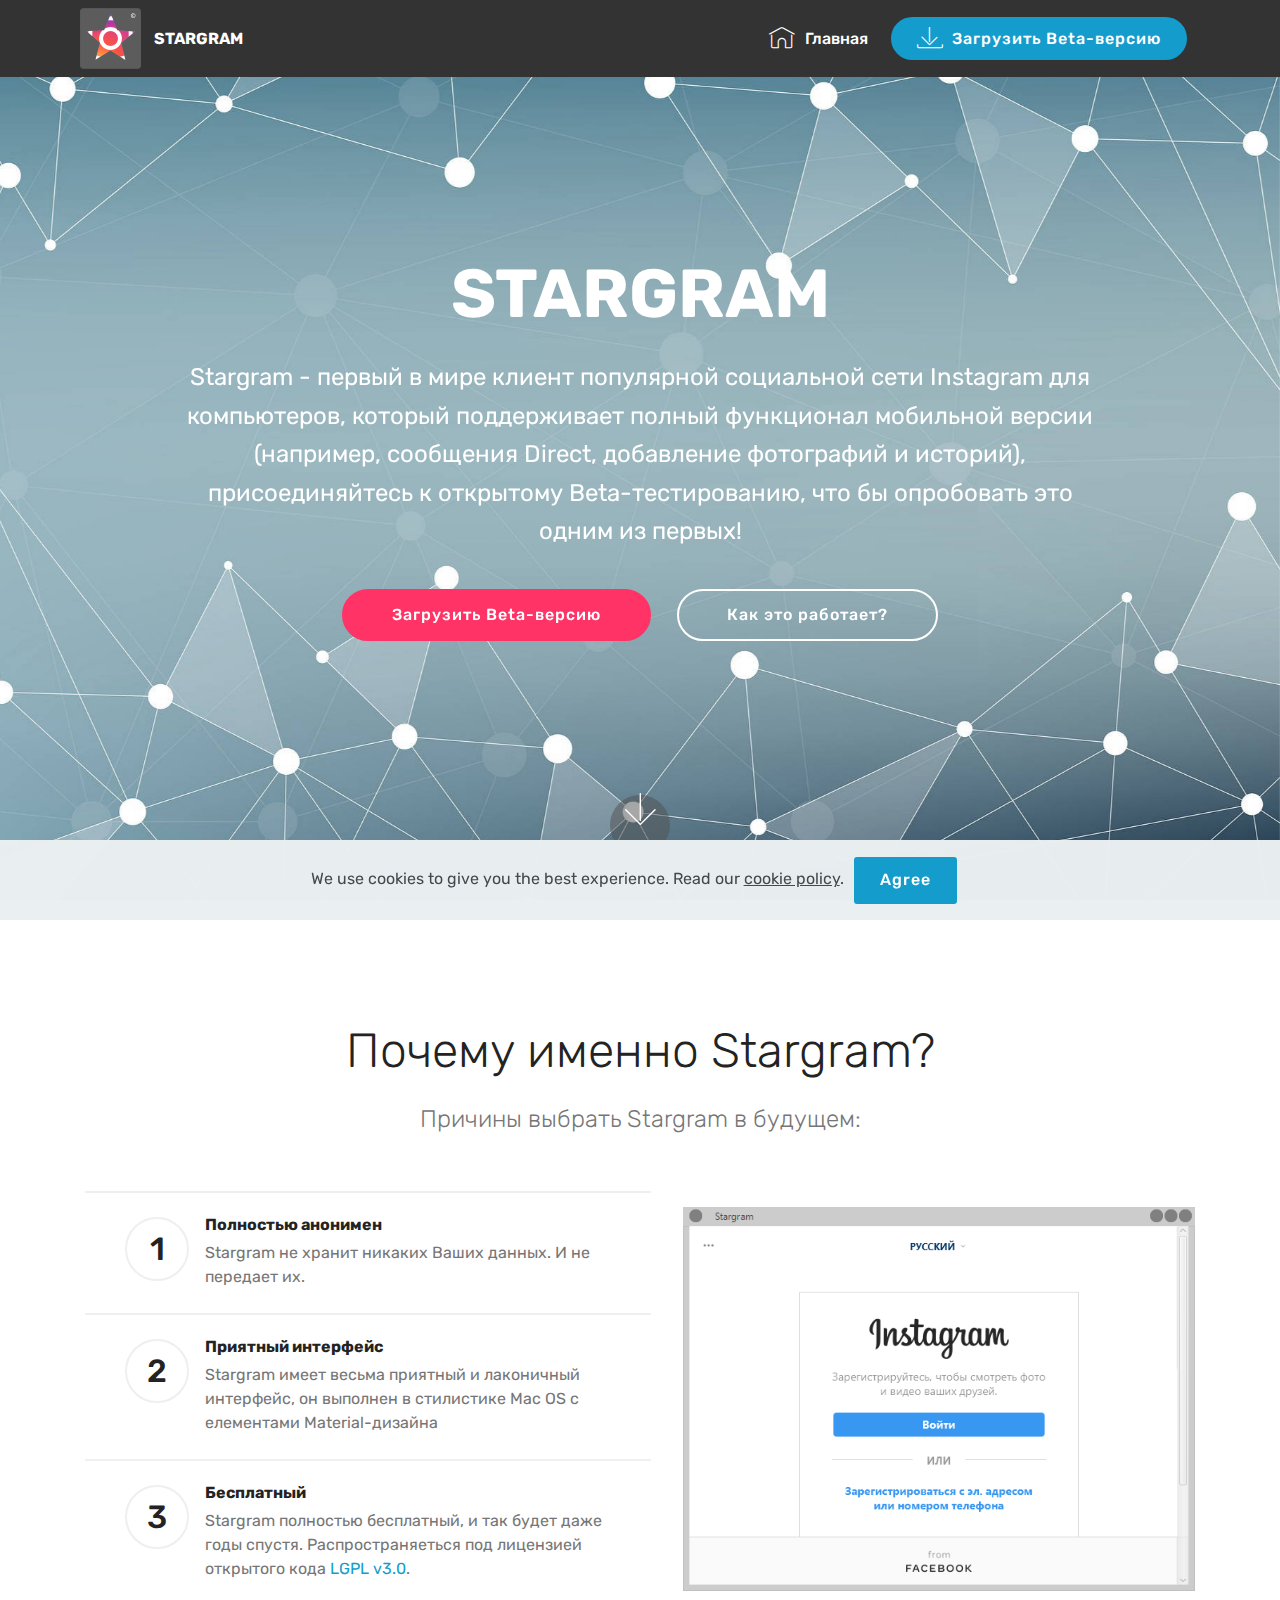
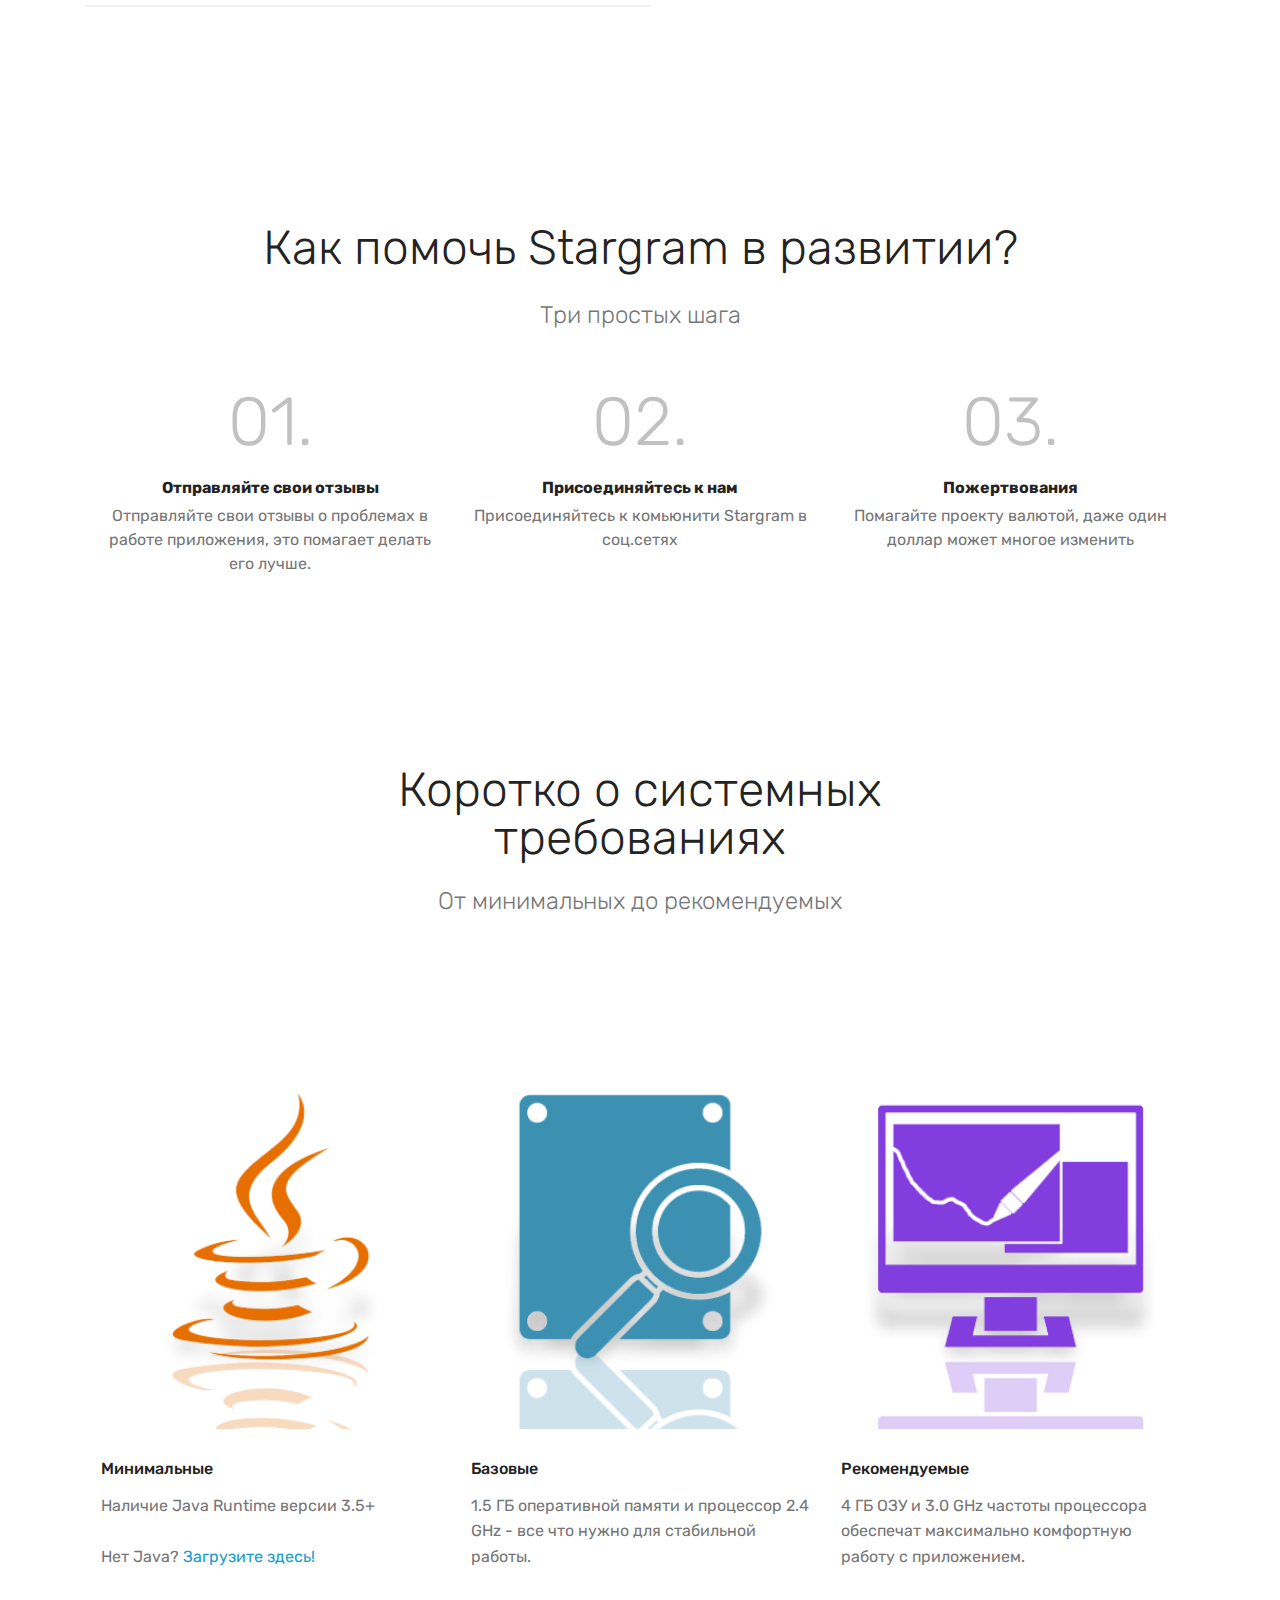
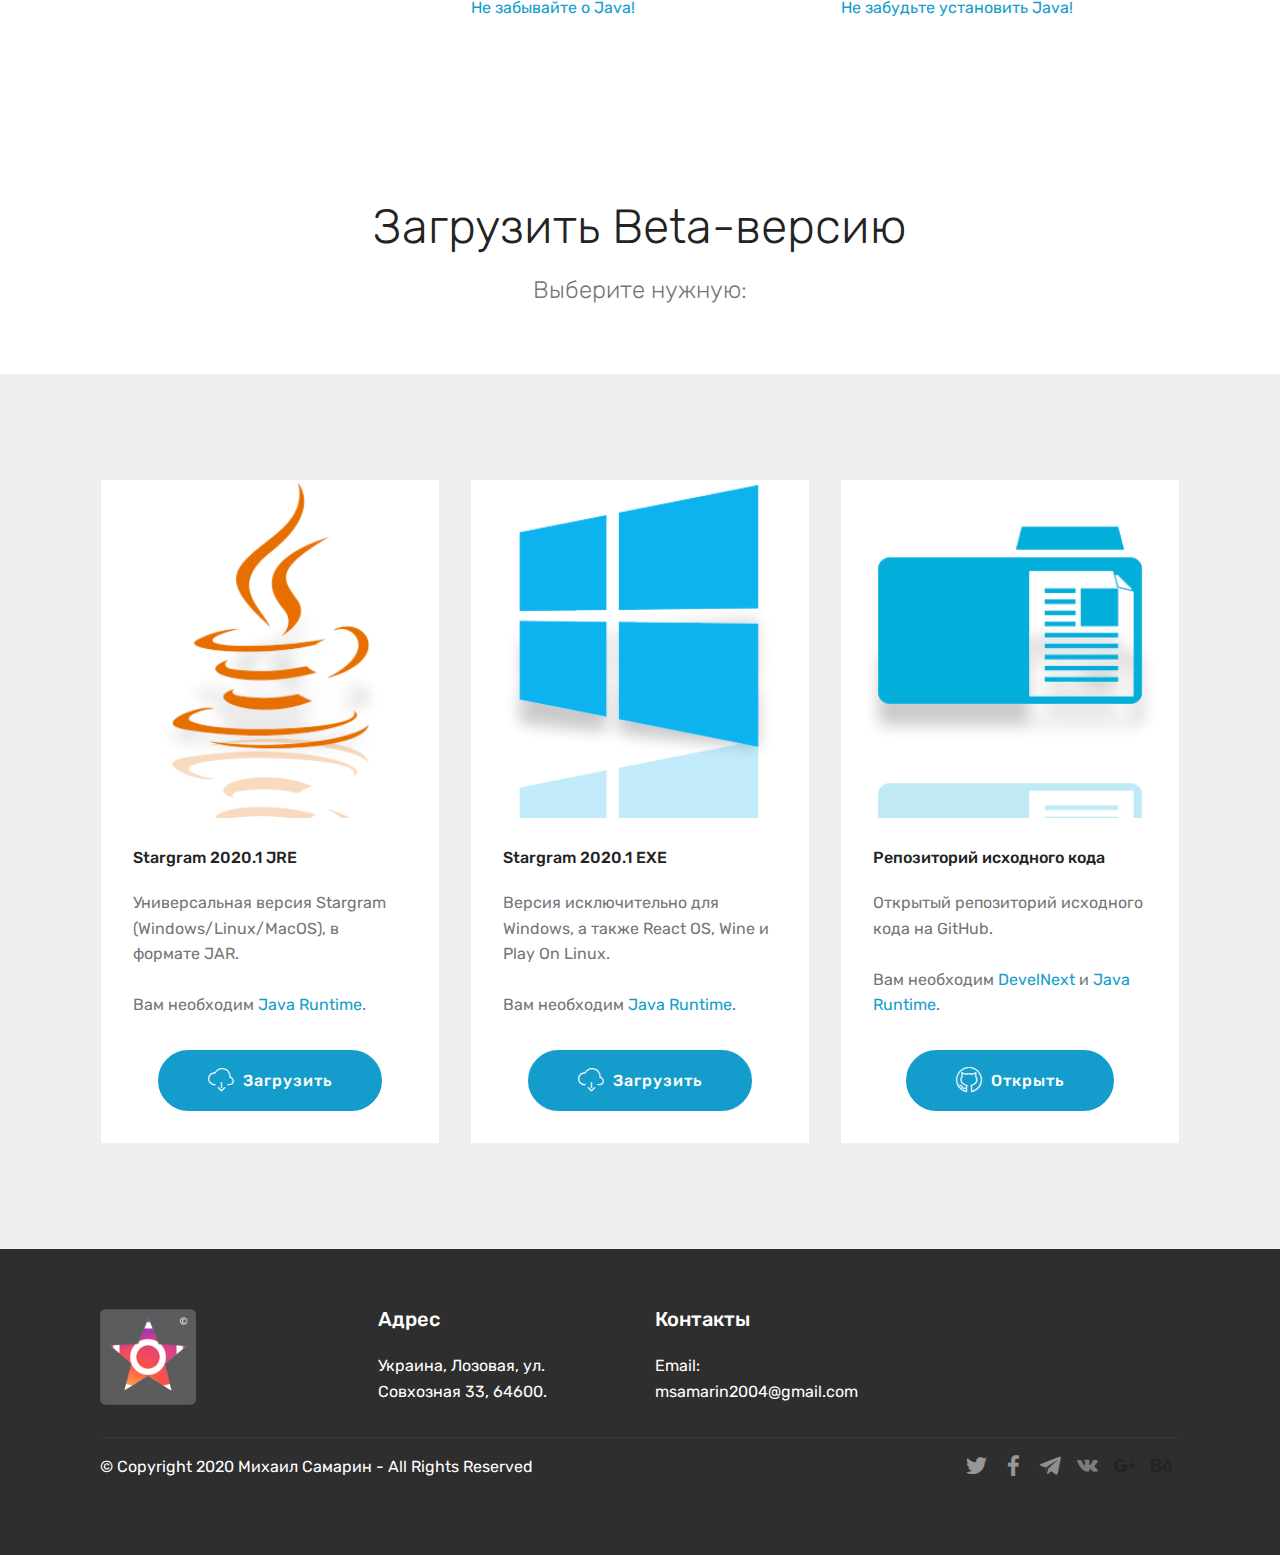
==== commit 9cbfc62c: "Update index-ru.html" ====
--- a/index-ru.html
+++ b/index-ru.html
@@ -44,12 +44,12 @@
                          <img src="assets/images/stargram-122x122.png" alt="Mobirise" title="" style="height: 3.8rem;">
                     </a>
                 </span>
-                <span class="navbar-caption-wrap"><a class="navbar-caption text-white display-4" href="https://mobirise.com">STARGRAM</a></span>
+                <span class="navbar-caption-wrap"><a class="navbar-caption text-white display-4" href="index-ru.html">STARGRAM</a></span>
             </div>
         </div>
         <div class="collapse navbar-collapse" id="navbarSupportedContent">
             <ul class="navbar-nav nav-dropdown" data-app-modern-menu="true"><li class="nav-item">
-                    <a class="nav-link link text-white display-4" href="https://mobirise.com">
+                    <a class="nav-link link text-white display-4" href="index-ru.html">
                         <span class="mbri-home mbr-iconfont mbr-iconfont-btn"></span>
                         Главная</a>
                 </li></ul>
